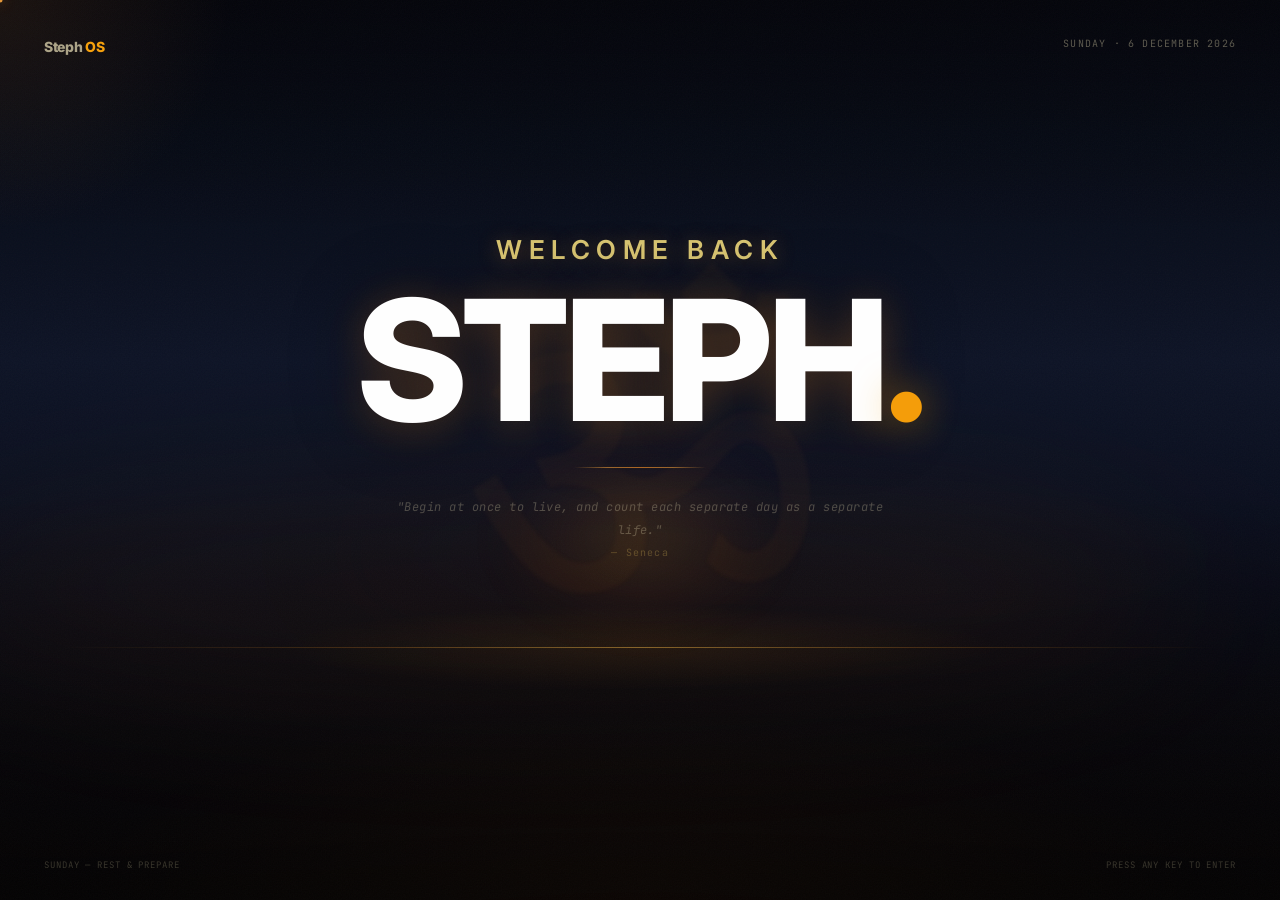
==== steph-os.html @ 5acba67d "Add files via upload" ====
<!DOCTYPE html>
<html lang="en">
<head>
<meta charset="UTF-8">
<meta name="viewport" content="width=device-width,initial-scale=1,viewport-fit=cover">
<meta name="theme-color" content="#09090b" id="meta-theme-color">
<meta name="apple-mobile-web-app-capable" content="yes">
<meta name="apple-mobile-web-app-status-bar-style" content="black-translucent">
<meta name="apple-mobile-web-app-title" content="Steph OS">
<link rel="manifest" href="manifest.json">
<link rel="apple-touch-icon" href="icon.svg">
<title>Steph OS</title>
<link rel="preconnect" href="https://fonts.googleapis.com">
<link rel="preconnect" href="https://fonts.gstatic.com" crossorigin>
<link href="https://fonts.googleapis.com/css2?family=Inter:wght@400;500;600;700;800&family=JetBrains+Mono:wght@400;500;600&display=swap" rel="stylesheet">
<script>
// Apply day/night theme before first paint — prevents flash of wrong mode
(function(){
  const h = new Date().getHours();
  if (h >= 7 && h < 19) document.documentElement.setAttribute('data-theme','day');
})();
</script>
<script src="https://cdn.jsdelivr.net/npm/@supabase/supabase-js@2/dist/umd/supabase.min.js"></script>
<script src="https://cdn.jsdelivr.net/npm/chart.js@4.4.1/dist/chart.umd.min.js"></script>
<script src="https://cdn.jsdelivr.net/npm/three@0.160.0/build/three.min.js"></script>
<script src="https://cdn.jsdelivr.net/npm/gsap@3.12.2/dist/gsap.min.js"></script>
<style>
*,*::before,*::after{box-sizing:border-box;margin:0;padding:0}
:root{
  --bg:#09090b;--sf:#111116;--sf2:#18181f;--sf3:#1e1e28;
  --bd:#222230;--bd2:#2c2c3c;
  --t:#f0ede8;--t2:#888aaa;--t3:#42425a;
  --gold:#d4a843;--gold2:#f0c860;
  --gd:rgba(212,168,67,.12);--gb:rgba(212,168,67,.28);
  --green:#34d399;--grd:rgba(52,211,153,.12);
  --red:#f87171;--rdd:rgba(248,113,113,.12);
  --blue:#60a5fa;--bld:rgba(96,165,250,.12);
  --purple:#a78bfa;
  --r:12px;--r2:8px;--r3:4px;
  --mob-nav:64px;
}
/* ── DAY MODE — active 7am–7pm ── */
[data-theme="day"]{
  --bg:#f0ebe3;--sf:#e8e2da;--sf2:#e0d9d0;--sf3:#d8d0c6;
  --bd:rgba(140,120,100,.18);--bd2:rgba(140,120,100,.28);
  --t:#1e1a16;--t2:#5a5248;--t3:#9a9088;
  --gd:rgba(180,130,30,.12);--gb:rgba(180,130,30,.3);
  --grd:rgba(34,180,120,.12);--rdd:rgba(220,80,80,.1);--bld:rgba(60,130,220,.1);
}
[data-theme="day"] body{background:var(--bg)}
[data-theme="day"] .sb{background:#e4ddd4;border-right-color:var(--bd)}
[data-theme="day"] .mob-nav{background:#e4ddd4;border-top-color:var(--bd)}
[data-theme="day"] .mob-drawer-sheet{background:#e4ddd4}
[data-theme="day"] .mob-drawer-btn{background:var(--sf);border-color:var(--bd);color:var(--t2)}
[data-theme="day"] .main::-webkit-scrollbar-thumb{background:var(--bd2)}
[data-theme="day"] .inp{background:var(--sf3);border-color:var(--bd);color:var(--t)}
[data-theme="day"] .inp:focus{border-color:var(--gold)}
[data-theme="day"] .cs{background:var(--sf);border-color:var(--bd)}
[data-theme="day"] .ci{border-bottom-color:var(--bd)}
[data-theme="day"] .ci.done{background:rgba(52,211,153,.08)}
[data-theme="day"] .card{background:var(--sf);border-color:var(--bd)}
[data-theme="day"] .modal-inner{background:var(--sf);border-color:var(--bd)}
[data-theme="day"] .fin-row{border-bottom-color:var(--bd)}
[data-theme="day"] .chart-editor{background:var(--sf2);border-color:var(--bd)}
[data-theme="day"] .hm-cell:hover::after{background:var(--sf2);border-color:var(--bd2);color:var(--t)}

/* Day mode: sections become smooth cards, borders become whisper-soft */
[data-theme="day"] .cs{
  background:var(--sf);
  border:1px solid var(--bd);
  border-radius:var(--r);
  padding:14px 16px;
  margin-bottom:12px;
}
[data-theme="day"] .cs-hdr{
  border-bottom:1px solid var(--bd);
  margin-bottom:10px;
  padding-bottom:8px;
  color:var(--t3);
}
[data-theme="day"] .ci{
  border-bottom-color:rgba(140,120,100,.1);
  padding:10px 0;
}
[data-theme="day"] .ci:last-child{border-bottom:none}
[data-theme="day"] .ci.done{background:rgba(52,211,153,.07);border-radius:var(--r2);padding:10px 8px;margin:0 -8px}
[data-theme="day"] .cbox{border-color:rgba(140,120,100,.35);background:var(--sf2)}
[data-theme="day"] .metrics{background:var(--sf2);border-radius:var(--r2);padding:10px}
[data-theme="day"] .mbox{background:var(--sf3);border-color:var(--bd)}
[data-theme="day"] .rule-card{background:var(--sf2);border-color:var(--bd)}
[data-theme="day"] .rule-card.ok{background:rgba(52,211,153,.1);border-color:rgba(52,211,153,.3)}
[data-theme="day"] .rule-card.fail{background:rgba(248,113,113,.1);border-color:rgba(248,113,113,.3)}
[data-theme="day"] .bias-btn{background:var(--sf2);border-color:var(--bd);color:var(--t2)}
[data-theme="day"] .mood-row .mb{background:var(--sf2);border-color:var(--bd)}
[data-theme="day"] .dbadge{background:var(--sf2)}
[data-theme="day"] .badge-red{background:rgba(220,80,80,.12);color:#c44}
[data-theme="day"] .badge-gold{background:rgba(180,130,30,.12);color:#96700a}

html,body{height:100%;overflow:hidden;-webkit-tap-highlight-color:transparent}
body{background:var(--bg);color:var(--t);font-family:'Inter',system-ui,-apple-system,sans-serif;display:flex;font-size:14px;line-height:1.5}

/* ── SIDEBAR ── */
.sb{width:240px;min-width:240px;background:#0b0b10;border-right:1px solid var(--bd);display:flex;flex-direction:column;height:100vh;overflow-y:auto;flex-shrink:0;z-index:10}
.sb::-webkit-scrollbar{width:0}
.sb-logo{padding:22px 20px 18px;border-bottom:1px solid var(--bd)}
.sb-name{font-size:16px;font-weight:800;letter-spacing:-.4px}
.sb-name span{color:var(--gold)}
.sb-sub{font-family:'JetBrains Mono',monospace;font-size:9px;color:var(--t3);letter-spacing:.15em;text-transform:uppercase;margin-top:2px}
.sb-nav{flex:1;padding:14px 10px 10px}
.sb-grp{margin-bottom:6px}
.sb-lbl{font-family:'JetBrains Mono',monospace;font-size:8px;letter-spacing:.2em;text-transform:uppercase;color:var(--t3);padding:8px 10px 3px;display:block}
.nb{display:flex;align-items:center;gap:8px;width:100%;padding:8px 10px;border:none;background:0;color:var(--t2);font-family:'Inter',system-ui,sans-serif;font-size:13px;font-weight:500;border-radius:var(--r2);cursor:pointer;transition:all .12s;text-align:left;min-height:36px}
.nb:hover{background:var(--sf2);color:var(--t)}
.nb.active{background:var(--gd);color:var(--gold)}
.nb .ni{width:16px;text-align:center;font-size:13px;flex-shrink:0}
.sb-foot{padding:14px 20px;border-top:1px solid var(--bd);flex-shrink:0}
.sb-date{font-family:'JetBrains Mono',monospace;font-size:9px;color:var(--t3)}
.sb-day{font-size:11px;font-weight:600;margin-top:2px}
.sb-btns{display:flex;gap:6px;margin-top:12px}
.sb-btn{flex:1;padding:6px 8px;background:var(--sf2);border:1px solid var(--bd);border-radius:var(--r2);color:var(--t2);font-family:'JetBrains Mono',monospace;font-size:9px;cursor:pointer;letter-spacing:.05em;transition:all .12s;text-align:center}
.sb-btn:hover{border-color:var(--gold);color:var(--gold)}

/* ── MAIN ── */
.main{flex:1;height:100vh;overflow-y:auto;overflow-x:hidden}
.main::-webkit-scrollbar{width:4px}
.main::-webkit-scrollbar-thumb{background:var(--bd2);border-radius:2px}
.panel{display:none;padding:36px 40px;min-height:100%;animation:fadeIn .15s ease}
.panel.active{display:block}
@keyframes fadeIn{from{opacity:.6;transform:translateY(4px)}to{opacity:1;transform:translateY(0)}}

/* ── MOBILE NAV ── */
.mob-nav{display:none;position:fixed;bottom:0;left:0;right:0;height:var(--mob-nav);background:#0b0b10;border-top:1px solid var(--bd);z-index:100;padding-bottom:env(safe-area-inset-bottom)}
.mob-nav-inner{display:flex;height:100%}
.mob-btn{flex:1;display:flex;flex-direction:column;align-items:center;justify-content:center;gap:3px;border:none;background:0;color:var(--t3);cursor:pointer;transition:color .12s;padding:0;font-family:'Inter',system-ui,sans-serif}
.mob-btn.active{color:var(--gold)}
.mob-btn .mi{font-size:18px}
.mob-btn .ml{font-size:9px;font-weight:600;letter-spacing:.02em}
.mob-drawer{position:fixed;inset:0;z-index:200;display:none}
.mob-drawer.open{display:block}
.mob-drawer-bg{position:absolute;inset:0;background:rgba(0,0,0,.7);backdrop-filter:blur(4px)}
.mob-drawer-sheet{position:absolute;bottom:0;left:0;right:0;background:#0b0b10;border-top:1px solid var(--bd);border-radius:16px 16px 0 0;padding:12px 16px calc(var(--mob-nav) + 20px);display:grid;grid-template-columns:1fr 1fr;gap:8px}
.mob-drawer-btn{display:flex;align-items:center;gap:10px;padding:14px 16px;border:1px solid var(--bd);border-radius:var(--r2);background:var(--sf);color:var(--t2);cursor:pointer;font-family:'Inter',system-ui,sans-serif;font-size:13px;font-weight:500;text-align:left}
.mob-drawer-btn.active{background:var(--gd);border-color:var(--gb);color:var(--gold)}

/* ── PAGE HEADER ── */
.ph{display:flex;align-items:flex-start;justify-content:space-between;gap:12px;margin-bottom:28px;flex-wrap:wrap}
.ph-title{font-size:24px;font-weight:800;letter-spacing:-.5px;line-height:1.15}
.ph-sub{font-family:'JetBrains Mono',monospace;font-size:10px;color:var(--t3);margin-top:4px}

/* ── STAT CARDS ── */
.stats{display:grid;grid-template-columns:repeat(4,1fr);gap:12px;margin-bottom:18px}
.stat{background:var(--sf);border:1px solid var(--bd);border-radius:var(--r);padding:16px 18px;transition:border-color .12s}
.stat.hl{border-color:var(--gb);background:var(--gd)}
.stat.danger{border-color:rgba(248,113,113,.4)!important;background:var(--rdd)!important}
.stat-l{font-family:'JetBrains Mono',monospace;font-size:9px;letter-spacing:.12em;text-transform:uppercase;color:var(--t3);margin-bottom:8px}
.stat-v{font-size:22px;font-weight:700;font-family:'JetBrains Mono',monospace;letter-spacing:-.5px;line-height:1}
.stat-s{font-family:'JetBrains Mono',monospace;font-size:9px;color:var(--t3);margin-top:4px}

/* ── CARD ── */
.card{background:var(--sf);border:1px solid var(--bd);border-radius:var(--r);padding:20px;margin-bottom:14px}
.card.danger-card{border-color:rgba(248,113,113,.4);background:linear-gradient(135deg,var(--sf) 0%,rgba(248,113,113,.05) 100%)}
.card-hdr{display:flex;align-items:center;justify-content:space-between;gap:8px;margin-bottom:14px;flex-wrap:wrap}
.card-title{font-size:13px;font-weight:700}
.card-tag{font-family:'JetBrains Mono',monospace;font-size:9px;letter-spacing:.08em;text-transform:uppercase;color:var(--t3)}

/* ── GRID ── */
.g2{display:grid;grid-template-columns:1fr 1fr;gap:14px;margin-bottom:14px}
.g3{display:grid;grid-template-columns:1fr 1fr 1fr;gap:12px;margin-bottom:14px}

/* ── PROGRESS ── */
.prog{margin-bottom:8px}
.prog-bar{height:6px;background:var(--sf3);border-radius:99px;overflow:hidden}
.prog-fill{height:100%;border-radius:99px;background:linear-gradient(90deg,var(--gold),var(--gold2));transition:width .5s cubic-bezier(.4,0,.2,1)}
.prog-fill.green{background:linear-gradient(90deg,#059669,var(--green))}
.prog-fill.red{background:linear-gradient(90deg,#991b1b,var(--red))}
.prog-marks{display:flex;justify-content:space-between;font-family:'JetBrains Mono',monospace;font-size:9px;color:var(--t3);margin-top:5px}

/* ── DATE NAV ── */
.date-nav{display:flex;align-items:center;gap:8px;margin-bottom:20px;flex-wrap:wrap}
.dn{background:var(--sf);border:1px solid var(--bd);color:var(--t2);padding:7px 14px;border-radius:var(--r2);cursor:pointer;font-family:'JetBrains Mono',monospace;font-size:11px;transition:all .12s;font-weight:500}
.dn:hover{border-color:var(--gold);color:var(--gold)}
.dn.today{background:var(--gd);border-color:var(--gb);color:var(--gold)}
.dn-date{font-size:15px;font-weight:700;flex:1}
/* Auto-save indicator */
.autosave{font-family:'JetBrains Mono',monospace;font-size:9px;letter-spacing:.05em;transition:all .3s;flex-shrink:0}
.autosave.saving{color:var(--gold)}
.autosave.saved{color:var(--green)}
.autosave.idle{color:var(--t3)}

/* ── DAY BADGE ── */
.dbadge{display:inline-flex;align-items:center;gap:6px;padding:4px 12px;border-radius:99px;font-family:'JetBrains Mono',monospace;font-size:10px;font-weight:600;letter-spacing:.05em;margin-bottom:20px}
.dbadge.green{background:var(--grd);color:var(--green);border:1px solid rgba(52,211,153,.25)}
.dbadge.gold{background:var(--gd);color:var(--gold);border:1px solid var(--gb)}
.dbadge.blue{background:var(--bld);color:var(--blue);border:1px solid rgba(96,165,250,.25)}
.dbadge-dot{width:6px;height:6px;border-radius:50%;background:currentColor}

/* ── CHECK ITEMS ── */
.cs{margin-bottom:20px}
.cs-hdr{font-family:'JetBrains Mono',monospace;font-size:9px;letter-spacing:.18em;text-transform:uppercase;color:var(--t3);padding-bottom:8px;border-bottom:1px solid var(--bd);margin-bottom:2px}
.ci{display:flex;align-items:flex-start;gap:12px;padding:12px 0;border-bottom:1px solid var(--bd);cursor:pointer;-webkit-user-select:none;user-select:none}
.ci:last-child{border-bottom:none}
.ci:hover .cbox{border-color:var(--gold)}
.cbox{width:20px;height:20px;min-width:20px;border:1.5px solid var(--bd2);border-radius:5px;display:flex;align-items:center;justify-content:center;margin-top:2px;transition:all .12s;flex-shrink:0}
.cbox svg{display:none}
.cbox.ticked{background:var(--gold);border-color:var(--gold)}
.cbox.ticked svg{display:block}
.ci.done .ci-title{text-decoration:line-through;color:var(--t3)}
.ci-body{flex:1;min-width:0}
.ci-row{display:flex;align-items:center;gap:8px;flex-wrap:wrap;margin-bottom:2px}
.ci-title{font-size:13px;font-weight:600}
.ci-sub{font-size:11px;color:var(--t2);line-height:1.5}
.ci-extras{margin-top:8px;display:flex;gap:8px;flex-wrap:wrap;align-items:center}

/* ── RULE COMPLIANCE ── */
.rules-grid{display:grid;grid-template-columns:1fr 1fr;gap:6px;margin-top:4px}
.rule-card{padding:10px 12px;border:1px solid var(--bd);border-radius:var(--r2);cursor:pointer;transition:all .12s;display:flex;align-items:center;gap:8px;font-size:12px;color:var(--t2);background:var(--sf2);-webkit-user-select:none;user-select:none;min-height:44px}
.rule-card:hover{border-color:var(--bd2);color:var(--t)}
.rule-card.ok{background:var(--grd);border-color:rgba(52,211,153,.3);color:var(--green)}
.rule-card.fail{background:var(--rdd);border-color:rgba(248,113,113,.3);color:var(--red)}
.rule-dot{width:8px;height:8px;border-radius:50%;border:1.5px solid currentColor;flex-shrink:0;transition:background .12s}
.rule-card.ok .rule-dot{background:var(--green);border-color:var(--green)}
.rule-card.fail .rule-dot{background:var(--red);border-color:var(--red)}

/* ── HEATMAP ── */
.heatmap-wrap{overflow-x:auto;padding-bottom:6px;-webkit-overflow-scrolling:touch}
.heatmap-grid{display:grid;grid-template-rows:repeat(7,14px);grid-auto-flow:column;gap:3px;width:max-content;margin-top:8px}
.hm-cell{width:14px;height:14px;border-radius:2px;cursor:pointer;position:relative;transition:transform .1s}
.hm-cell:hover{transform:scale(1.4);z-index:10}
.hm-cell:hover::after{content:attr(data-t);position:absolute;bottom:calc(100% + 6px);left:50%;transform:translateX(-50%);background:var(--sf3);border:1px solid var(--bd2);color:var(--t);font-size:10px;font-family:'JetBrains Mono',monospace;padding:4px 8px;border-radius:var(--r3);white-space:nowrap;z-index:20;pointer-events:none}
.hm-labels{display:flex;gap:3px;width:max-content;margin-bottom:2px}
.hm-wlabel{width:14px;font-family:'JetBrains Mono',monospace;font-size:8px;color:var(--t3);text-align:center}
.hm-day-labels{float:left;margin-right:6px;display:grid;grid-template-rows:repeat(7,14px);gap:3px}
.hm-dl{height:14px;font-family:'JetBrains Mono',monospace;font-size:8px;color:var(--t3);display:flex;align-items:center}
.hm-legend{display:flex;align-items:center;gap:6px;margin-top:10px;font-family:'JetBrains Mono',monospace;font-size:9px;color:var(--t3)}
.hm-legend-cell{width:10px;height:10px;border-radius:2px}

/* ── QUICK UPDATE CARD ── */
.quick-update{background:linear-gradient(135deg,var(--sf) 0%,var(--gd) 100%);border:1px solid var(--gb);border-radius:var(--r);padding:18px;margin-bottom:14px}
.qu-row{display:flex;align-items:center;gap:10px;padding:8px 0;border-bottom:1px solid var(--bd)}
.qu-row:last-child{border-bottom:none}
.qu-dot{width:8px;height:8px;border-radius:50%;flex-shrink:0}
.qu-label{flex:1;font-size:12px;color:var(--t2)}
.qu-inp{background:var(--sf2);border:1px solid var(--bd2);border-radius:var(--r2);padding:5px 10px;font-family:'JetBrains Mono',monospace;font-size:12px;color:var(--gold);outline:none;width:130px;transition:border-color .12s}
.qu-inp:focus{border-color:var(--gold)}
.qu-inp::placeholder{color:var(--t3)}
.qu-btn{padding:5px 10px;background:var(--gold);color:#000;border:none;border-radius:var(--r2);cursor:pointer;font-family:'JetBrains Mono',monospace;font-size:10px;font-weight:700;transition:opacity .12s;flex-shrink:0}
.qu-btn:hover{opacity:.85}

/* ── BADGES ── */
.badge{display:inline-flex;align-items:center;padding:2px 7px;border-radius:var(--r3);font-family:'JetBrains Mono',monospace;font-size:8px;font-weight:700;letter-spacing:.05em;white-space:nowrap}
.badge-red{background:var(--rdd);color:var(--red);border:1px solid rgba(248,113,113,.2)}
.badge-gold{background:var(--gd);color:var(--gold);border:1px solid var(--gb)}
.badge-blue{background:var(--bld);color:var(--blue);border:1px solid rgba(96,165,250,.2)}
.badge-green{background:var(--grd);color:var(--green);border:1px solid rgba(52,211,153,.2)}
.badge-muted{background:var(--sf3);color:var(--t2);border:1px solid var(--bd2)}

/* ── INPUTS ── */
.inp{background:var(--sf2);border:1px solid var(--bd);border-radius:var(--r2);padding:9px 12px;font-family:'JetBrains Mono',monospace;font-size:12px;color:var(--t);outline:none;transition:border-color .12s;width:100%}
.inp:focus{border-color:var(--gold)}
.inp::placeholder{color:var(--t3)}
.inp.sm{padding:5px 9px;font-size:11px;width:auto}
.inp.time{width:82px}
.inp.ta{resize:vertical;min-height:72px;font-family:'Inter',system-ui,sans-serif;font-size:13px;line-height:1.6}
.inp.pos{color:var(--green)}.inp.neg{color:var(--red)}.inp.gold{color:var(--gold);font-size:20px;height:46px}
.inp.big{font-size:22px;height:52px;font-weight:700}
.fl{font-family:'JetBrains Mono',monospace;font-size:9px;letter-spacing:.12em;text-transform:uppercase;color:var(--t3);display:block;margin-bottom:5px}
.field{margin-bottom:12px}

/* ── METRICS ── */
.metrics{display:grid;grid-template-columns:repeat(3,1fr);gap:8px;margin-top:10px}
.mbox{background:var(--sf2);border:1px solid var(--bd);border-radius:var(--r2);padding:10px}
.mbox label{font-family:'JetBrains Mono',monospace;font-size:9px;letter-spacing:.1em;text-transform:uppercase;color:var(--t3);display:block;margin-bottom:5px}
.mbox input{width:100%;background:0;border:none;border-bottom:1px solid var(--bd2);padding:2px 0;font-family:'JetBrains Mono',monospace;font-size:18px;font-weight:600;color:var(--gold);outline:none}
.mbox input::placeholder{color:var(--t3);font-size:13px}
.mbox input.pos{color:var(--green)}.mbox input.neg{color:var(--red)}

/* ── BUTTONS ── */
.btn{display:inline-flex;align-items:center;justify-content:center;gap:6px;padding:9px 18px;border:none;border-radius:var(--r2);cursor:pointer;font-family:'Inter',system-ui,sans-serif;font-size:13px;font-weight:600;transition:all .12s;line-height:1;min-height:38px}
.btn-gold{background:var(--gold);color:#000}.btn-gold:hover{background:var(--gold2)}
.btn-ghost{background:0;color:var(--t2);border:1px solid var(--bd)}.btn-ghost:hover{background:var(--sf2);color:var(--t)}
.btn-green{background:var(--grd);color:var(--green);border:1px solid rgba(52,211,153,.25)}.btn-green:hover{background:rgba(52,211,153,.2)}
.btn-red{background:var(--rdd);color:var(--red);border:1px solid rgba(248,113,113,.25)}.btn-red:hover{background:rgba(248,113,113,.2)}
.btn-sm{padding:6px 12px;font-size:12px;min-height:32px}
.btn-full{width:100%}
.btn-icon{background:0;border:none;cursor:pointer;color:var(--t3);font-size:14px;padding:4px 6px;border-radius:var(--r3);transition:all .12s;font-family:'Inter',system-ui,sans-serif;min-height:28px}
.btn-icon:hover{color:var(--red);background:var(--rdd)}

/* ── MOOD ── */
.mood-row{display:flex;gap:4px;margin-top:8px}
.mb{flex:1;padding:9px 4px;border:1px solid var(--bd);background:var(--sf2);color:var(--t3);font-family:'JetBrains Mono',monospace;font-size:11px;border-radius:var(--r2);cursor:pointer;text-align:center;transition:all .12s;min-height:44px}
.mb:hover{border-color:var(--gold);color:var(--gold)}
.mb.s1.sel{background:var(--rdd);border-color:var(--red);color:var(--red)}
.mb.s2.sel{background:rgba(251,146,60,.12);border-color:#fb923c;color:#fb923c}
.mb.s3.sel{background:var(--gd);border-color:var(--gold);color:var(--gold)}
.mb.s4.sel{background:rgba(74,222,128,.12);border-color:#4ade80;color:#4ade80}
.mb.s5.sel{background:var(--grd);border-color:var(--green);color:var(--green)}

/* ── TABS ── */
.tabs{display:flex;gap:0;border-bottom:1px solid var(--bd);margin-bottom:20px}
.tab{padding:10px 18px;border:none;background:0;color:var(--t2);font-family:'Inter',system-ui,sans-serif;font-size:13px;font-weight:500;cursor:pointer;border-bottom:2px solid transparent;margin-bottom:-1px;transition:all .12s}
.tab:hover{color:var(--t)}
.tab.active{color:var(--gold);border-bottom-color:var(--gold)}

/* ── WEEKLY / MONTHLY GOALS ── */
.wg{display:flex;align-items:center;gap:10px;padding:10px 0;border-bottom:1px solid var(--bd)}
.wg:last-child{border-bottom:none}
.wgc{width:18px;height:18px;min-width:18px;border:1.5px solid var(--bd2);border-radius:4px;cursor:pointer;display:flex;align-items:center;justify-content:center;transition:all .12s;flex-shrink:0}
.wgc.ticked{background:var(--green);border-color:var(--green)}
.wgt{flex:1;font-size:13px}.wgt.done{text-decoration:line-through;color:var(--t3)}
.mg{padding:12px;background:var(--sf2);border:1px solid var(--bd);border-radius:var(--r2);margin-bottom:8px}
.mg-top{display:flex;align-items:center;gap:8px;margin-bottom:6px}
.mgc{width:18px;height:18px;min-width:18px;border:1.5px solid var(--bd2);border-radius:4px;cursor:pointer;display:flex;align-items:center;justify-content:center;transition:all .12s;flex-shrink:0}
.mgc.ticked{background:var(--green);border-color:var(--green)}
.mgt{flex:1;font-size:13px}.mgt.done{text-decoration:line-through;color:var(--t3)}

/* ── PROP FIRM CARDS ── */
.firm-card{background:var(--sf);border:1px solid var(--bd);border-radius:var(--r);overflow:hidden;margin-bottom:14px;transition:border-color .12s}
.firm-card.danger-firm{border-color:rgba(248,113,113,.5)!important;box-shadow:0 0 0 1px rgba(248,113,113,.15)}
.firm-card-top{padding:18px 20px 14px;border-bottom:1px solid var(--bd)}
.firm-card-hdr{display:flex;align-items:center;gap:10px;margin-bottom:12px}
.firm-dot{width:10px;height:10px;border-radius:50%;flex-shrink:0}
.firm-name{font-size:14px;font-weight:700;flex:1}
.firm-stats{display:grid;grid-template-columns:repeat(4,1fr);gap:8px;margin-top:10px}
.fstat{background:var(--sf2);border-radius:var(--r2);padding:10px}
.fstat-l{font-family:'JetBrains Mono',monospace;font-size:8px;letter-spacing:.1em;text-transform:uppercase;color:var(--t3);margin-bottom:4px}
.fstat-v{font-family:'JetBrains Mono',monospace;font-size:14px;font-weight:700}
.firm-chart-wrap{padding:16px 20px;height:160px;position:relative}
.firm-card-foot{padding:12px 20px;background:var(--sf2);display:flex;gap:8px;align-items:center;flex-wrap:wrap}

/* ── WoW COMPARISON ── */
.wow-row{display:flex;align-items:center;justify-content:space-between;padding:8px 0;border-bottom:1px solid var(--bd);font-size:12px}
.wow-row:last-child{border-bottom:none}
.wow-label{color:var(--t2);flex:1}
.wow-vals{display:flex;align-items:center;gap:8px}
.wow-this{font-family:'JetBrains Mono',monospace;font-size:12px;font-weight:700}
.wow-delta{font-family:'JetBrains Mono',monospace;font-size:10px;padding:1px 5px;border-radius:3px}
.wow-delta.up{color:var(--green);background:var(--grd)}
.wow-delta.down{color:var(--red);background:var(--rdd)}
.wow-delta.flat{color:var(--t3);background:var(--sf3)}

/* ── FINANCE ── */
.fin-row{display:flex;justify-content:space-between;align-items:flex-start;padding:11px 0;border-bottom:1px solid var(--bd)}
.fin-row:last-child{border-bottom:none}
.fin-primary{font-size:13px;font-weight:600}
.fin-meta{font-size:11px;color:var(--t2);margin-top:2px}
.fin-date{font-family:'JetBrains Mono',monospace;font-size:9px;color:var(--t3);margin-top:2px}
.fin-val{font-family:'JetBrains Mono',monospace;font-size:15px;font-weight:700;text-align:right;flex-shrink:0}

/* ── STREAK DOTS ── */
.streak-row{display:flex;gap:3px;flex-wrap:wrap}
.sd{width:24px;height:24px;border-radius:3px;display:flex;align-items:center;justify-content:center;font-family:'JetBrains Mono',monospace;font-size:8px;font-weight:700;cursor:default;position:relative;flex-shrink:0}
.sd:hover::after{content:attr(data-t);position:absolute;bottom:calc(100% + 4px);left:50%;transform:translateX(-50%);background:var(--sf3);border:1px solid var(--bd2);color:var(--t);font-size:9px;font-family:'JetBrains Mono',monospace;padding:3px 7px;border-radius:var(--r3);white-space:nowrap;z-index:20;pointer-events:none}
.sd.g{background:var(--green);color:#000}.sd.a{background:var(--gold);color:#000}.sd.r{background:var(--red);color:#000}.sd.e{background:var(--sf3);color:var(--t3)}

/* ── JOURNAL ── */
.jcard{background:var(--sf);border:1px solid var(--bd);border-radius:var(--r);padding:16px;margin-bottom:10px}
.jcard-meta{display:flex;justify-content:space-between;align-items:center;margin-bottom:10px}
.jcard-date{font-family:'JetBrains Mono',monospace;font-size:9px;color:var(--t3)}
.jcard-sec-lbl{font-family:'JetBrains Mono',monospace;font-size:9px;letter-spacing:.1em;text-transform:uppercase;margin-bottom:4px}
.jcard-text{font-size:12px;color:var(--t2);line-height:1.7;white-space:pre-wrap}

/* ── ADD ROW ── */
.add-row{display:flex;gap:8px;margin-bottom:12px;flex-wrap:wrap}
.add-inp{flex:1;min-width:200px;background:var(--sf2);border:1px solid var(--bd);border-radius:var(--r2);padding:9px 13px;font-family:'Inter',system-ui,sans-serif;font-size:13px;color:var(--t);outline:none;transition:border-color .12s}
.add-inp:focus{border-color:var(--gold)}
.add-inp::placeholder{color:var(--t3)}
.add-sel{background:var(--sf2);border:1px solid var(--bd);border-radius:var(--r2);padding:9px 12px;font-family:'Inter',system-ui,sans-serif;font-size:13px;color:var(--t);outline:none;cursor:pointer}
.add-sel option{background:var(--sf)}

/* ── FILTER TABS ── */
.ftabs{display:flex;gap:6px;flex-wrap:wrap;margin-bottom:14px}
.ftab{padding:5px 13px;border:1px solid var(--bd);background:0;color:var(--t3);font-family:'JetBrains Mono',monospace;font-size:9px;border-radius:99px;cursor:pointer;transition:all .12s;letter-spacing:.04em}
.ftab:hover{border-color:var(--gold);color:var(--gold)}
.ftab.active{background:var(--gd);border-color:var(--gb);color:var(--gold)}

/* ── TODO ── */
.todo{display:flex;align-items:center;gap:10px;padding:11px 13px;background:var(--sf);border:1px solid var(--bd);border-radius:var(--r2);margin-bottom:6px;min-height:44px}
.todo.done-todo{opacity:.4}
.todoc{width:18px;height:18px;min-width:18px;border:1.5px solid var(--bd2);border-radius:4px;cursor:pointer;display:flex;align-items:center;justify-content:center;transition:all .12s;flex-shrink:0}
.todoc.ticked{background:var(--green);border-color:var(--green)}
.todot{flex:1;font-size:13px}.todot.done{text-decoration:line-through;color:var(--t3)}

/* ── MINI LIST ── */
.mini-ci{display:flex;align-items:center;gap:9px;padding:7px 0;border-bottom:1px solid var(--bd)}
.mini-ci:last-child{border-bottom:none}
.mini-dot{width:13px;height:13px;border-radius:3px;display:flex;align-items:center;justify-content:center;font-size:8px;font-weight:700;flex-shrink:0}
.mini-ok{background:var(--green);color:#000}.mini-no{background:var(--sf3)}

/* ── MISC ── */
.sdiv{display:flex;align-items:center;gap:10px;margin:16px 0 12px}
.sdiv::before,.sdiv::after{content:'';flex:1;height:1px;background:var(--bd)}
.sdiv span{font-family:'JetBrains Mono',monospace;font-size:9px;letter-spacing:.15em;text-transform:uppercase;color:var(--t3);white-space:nowrap}
.empty{text-align:center;padding:40px 20px}
.empty-icon{font-size:28px;opacity:.25;margin-bottom:10px}
.empty-text{font-size:13px;color:var(--t2)}
.gold{color:var(--gold)}.green{color:var(--green)}.red{color:var(--red)}.blue{color:var(--blue)}.muted{color:var(--t3)}.dim{color:var(--t2)}

/* ── MODAL ── */
.modal-bg{position:fixed;inset:0;background:rgba(0,0,0,.8);backdrop-filter:blur(6px);display:flex;align-items:flex-end;justify-content:center;z-index:300}
.modal-bg.hidden{display:none}
.modal{background:var(--sf);border:1px solid var(--bd2);border-radius:16px 16px 0 0;padding:24px 24px calc(24px + env(safe-area-inset-bottom));width:100%;max-width:520px;max-height:90vh;overflow-y:auto}
@media(min-width:600px){.modal-bg{align-items:center}.modal{border-radius:var(--r);padding:24px;max-height:85vh}}
.modal-title{font-size:17px;font-weight:800;letter-spacing:-.3px;margin-bottom:3px}
.modal-sub{font-family:'JetBrains Mono',monospace;font-size:9px;color:var(--t3);margin-bottom:18px}
.modal-actions{display:flex;gap:10px;margin-top:18px}
.modal-actions .btn{flex:1}
.firm-presets{display:flex;gap:6px;flex-wrap:wrap;margin-bottom:16px}
.firm-preset{padding:6px 12px;border:1px solid var(--bd);background:var(--sf2);color:var(--t2);font-family:'JetBrains Mono',monospace;font-size:10px;border-radius:var(--r2);cursor:pointer;transition:all .12s}
.firm-preset:hover{border-color:var(--gold);color:var(--gold)}
.firm-preset.sel{background:var(--gd);border-color:var(--gb);color:var(--gold)}
.swatches{display:flex;gap:7px;flex-wrap:wrap}
.swatch{width:24px;height:24px;border-radius:50%;cursor:pointer;border:2px solid transparent;transition:all .12s;flex-shrink:0}
.swatch.sel{border-color:var(--t)}

/* ── MOTIVATION CARD ── */
.motiv{border-left:3px solid var(--gold);background:linear-gradient(135deg,var(--sf) 0%,rgba(212,168,67,.04) 100%);border-radius:0 var(--r) var(--r) 0;padding:16px 20px;margin-bottom:20px;position:relative;overflow:hidden}
.motiv::before{content:'';position:absolute;top:0;right:0;width:60px;height:60px;background:radial-gradient(circle,rgba(212,168,67,.08) 0%,transparent 70%)}
.motiv-tag{font-family:'JetBrains Mono',monospace;font-size:9px;letter-spacing:.18em;text-transform:uppercase;color:var(--gold);margin-bottom:10px;opacity:.8}
.motiv-quote{font-size:14px;font-style:italic;line-height:1.7;color:var(--t);font-weight:400;margin-bottom:10px}
.motiv-author{font-family:'JetBrains Mono',monospace;font-size:10px;color:var(--t3);letter-spacing:.05em}

/* ── BIAS BUTTONS ── */
.bias-btn{padding:6px 12px;border:1px solid var(--bd2);background:var(--sf2);color:var(--t2);font-family:'JetBrains Mono',monospace;font-size:10px;border-radius:var(--r2);cursor:pointer;transition:all .12s;font-weight:500}
.bias-btn:hover{border-color:var(--gold);color:var(--gold)}
.bias-btn.active-yes{background:var(--grd);border-color:var(--green);color:var(--green)}
.bias-btn.active-no{background:var(--rdd);border-color:var(--red);color:var(--red)}
.bias-btn.active-na{background:var(--gd);border-color:var(--gold);color:var(--gold)}

/* ── TOAST ── */
.toast{position:fixed;bottom:calc(var(--mob-nav) + 16px);right:20px;background:var(--gold);color:#000;padding:9px 18px;border-radius:var(--r2);font-family:'JetBrains Mono',monospace;font-size:11px;font-weight:700;transform:translateY(60px);opacity:0;transition:all .22s;z-index:999;pointer-events:none}
.toast.show{transform:translateY(0);opacity:1}

/* ── RESPONSIVE ── */
@media(max-width:768px){
  html,body{overflow:hidden}
  .sb{display:none}
  .main{height:calc(100vh - var(--mob-nav));height:calc(100dvh - var(--mob-nav))}
  .mob-nav{display:flex;height:calc(var(--mob-nav) + env(safe-area-inset-bottom));padding-bottom:env(safe-area-inset-bottom)}
  .mob-nav-inner{height:var(--mob-nav)}
  .mob-btn .mi{font-size:20px}
  .mob-btn .ml{font-size:10px}
  .panel{padding:16px 14px 24px}
  .ph{padding-bottom:12px;margin-bottom:12px}
  .ph-title{font-size:18px;letter-spacing:-.3px}
  .ph-sub{font-size:11px}
  .stats{grid-template-columns:1fr 1fr;gap:8px}
  .card{padding:14px}
  .stat-l{font-size:9px}
  .stat-v{font-size:22px}
  .g2{grid-template-columns:1fr}
  .g3{grid-template-columns:1fr}
  .firm-stats{grid-template-columns:1fr 1fr}
  .metrics{grid-template-columns:1fr}
  .rules-grid{grid-template-columns:1fr}
  .cs{padding:12px}
  .ci{padding:10px 0}
  .heatmap-wrap{overflow-x:auto;-webkit-overflow-scrolling:touch}
  .toast{bottom:calc(var(--mob-nav) + env(safe-area-inset-bottom) + 12px);right:12px;left:12px;text-align:center}
  /* Day mode section cards on mobile */
  [data-theme="day"] .cs{padding:12px;margin-bottom:10px}
}
@media(max-width:390px){
  .stats{grid-template-columns:1fr 1fr}
  .stat-v{font-size:20px}
  .panel{padding:14px 12px 20px}
}

/* ══════════════════════════════════════════════
   LANDING — WARM SACRED MOUNTAIN AESTHETIC
   Dawn light · Ancient wisdom · Epic nature
══════════════════════════════════════════════ */

/* Base — rich warm sunrise fallback (shows when photo hasn't loaded) */
#ls{
  position:fixed;inset:0;z-index:9999;overflow:hidden;cursor:none;
  background:linear-gradient(180deg,
    #1c0e06 0%, #2e1a0a 15%, #4a2c12 30%,
    #6e3d18 45%, #9b5520 55%, #c47030 62%,
    #a05820 72%, #6e3818 82%, #3a1a08 92%, #1a0a04 100%
  );
}
#ls-canvas{position:absolute;inset:0;width:100%;height:100%;pointer-events:none}

/* Photo background — Ken Burns zoom handled by GSAP */
#ls-photo{
  position:absolute;inset:-8%;
  background-size:cover;background-position:center center;
  /* Warm filter on every photo — adds golden hour feel regardless of source */
  filter:brightness(.85) saturate(1.4) sepia(.18) hue-rotate(-8deg) contrast(1.08);
  will-change:transform;
  transform-origin:center center;
}

/* Light warm overlay — just enough to let text breathe, not blacken */
.ls-overlay{
  position:absolute;inset:0;pointer-events:none;
  background:
    linear-gradient(180deg,
      rgba(5,2,1,.3)  0%,
      rgba(2,1,0,.05) 25%,
      rgba(2,1,0,.05) 55%,
      rgba(8,3,1,.45) 78%,
      rgba(5,2,1,.72) 100%
    ),
    radial-gradient(ellipse 80% 40% at 50% 100%, rgba(160,80,10,.15) 0%, transparent 55%);
}

/* Warm horizon glow — sunrise feel */
.ls-horizon{
  position:absolute;bottom:28%;left:0;right:0;height:1px;pointer-events:none;
  background:linear-gradient(90deg,transparent 5%,rgba(240,150,40,.25) 30%,rgba(255,200,80,.5) 50%,rgba(240,150,40,.25) 70%,transparent 95%);
}
.ls-horizon::before{
  content:'';position:absolute;inset:-60px 10%;
  background:radial-gradient(ellipse 50% 60px at 50% 50%,rgba(220,140,40,.1) 0%,transparent 70%);
}

/* Floating mist layers — warm amber/earth tones */
.ls-fog{
  position:absolute;pointer-events:none;border-radius:50%;
  filter:blur(70px);
  animation:fogWarm var(--dur,28s) ease-in-out infinite alternate;
  opacity:0;
}
.ls-fog-1{width:100vw;height:18vw;bottom:22%;left:-8%; background:rgba(100,50,10,.22);--dur:32s}
.ls-fog-2{width:80vw; height:12vw;bottom:30%;right:-4%;background:rgba(80,40,8,.18); --dur:24s;animation-direction:alternate-reverse}
.ls-fog-3{width:60vw; height:10vw;bottom:35%;left:15%; background:rgba(200,120,30,.06);--dur:40s}
.ls-fog-4{width:120vw;height:8vw; bottom:18%;left:-8%; background:rgba(60,25,5,.35); --dur:20s;animation-direction:alternate-reverse}
.ls-fog-5{width:70vw; height:16vw;bottom:26%;right:0;   background:rgba(130,70,15,.12);--dur:38s}
@keyframes fogWarm{
  from{transform:translateX(0) scaleX(1) translateY(0)}
  to  {transform:translateX(3vw) scaleX(1.03) translateY(-8px)}
}

/* Mountain silhouette — warm dark earth */
.ls-mountain{
  position:absolute;bottom:0;left:0;right:0;height:32%;pointer-events:none;
  background:rgba(12,6,2,.82);
  clip-path:polygon(
    0% 100%, 0% 74%,
    3% 68%, 6% 62%, 9% 56%, 12% 51%, 14% 55%, 16% 48%, 18% 41%, 20% 47%, 22% 53%,
    24% 45%, 26% 33%, 28% 28%, 30% 24%, 32% 20%, 33% 17%, 35% 24%, 37% 31%, 39% 23%,
    41% 16%, 43% 10%, 44% 14%, 46% 19%, 47% 16%, 48% 11%, 49% 6%, 50% 2%,
    51% 6%, 52% 10%, 53% 14%, 55% 20%, 57% 14%, 59% 20%, 61% 16%, 63% 24%,
    65% 20%, 67% 28%, 69% 32%, 71% 25%, 73% 35%, 75% 41%, 77% 35%, 79% 43%,
    81% 47%, 83% 41%, 85% 50%, 88% 56%, 92% 63%, 96% 69%, 100% 74%, 100% 100%
  );
}
.ls-mountain::before{
  content:'';position:absolute;top:0;left:0;right:0;height:40%;
  background:linear-gradient(180deg,rgba(180,80,20,.08) 0%,transparent 100%);
}
/* Layered back mountains — lighter, misty depth */
.ls-mountain-back{
  position:absolute;bottom:0;left:0;right:0;height:40%;pointer-events:none;
  background:rgba(20,10,4,.35);
  clip-path:polygon(
    0 100%,0 80%,6% 73%,12% 66%,16% 60%,20% 54%,24% 60%,28% 52%,32% 42%,
    36% 35%,38% 31%,40% 35%,42% 28%,45% 20%,48% 14%,50% 8%,52% 14%,55% 21%,
    58% 28%,60% 22%,64% 32%,68% 40%,72% 35%,76% 44%,80% 52%,84% 58%,
    88% 65%,93% 73%,100% 80%,100% 100%
  );
}

/* Dawn glow behind peak */
.ls-dawn{
  position:absolute;pointer-events:none;
  width:300px;height:200px;bottom:29%;left:50%;transform:translateX(-50%);
  background:radial-gradient(ellipse,rgba(255,160,40,.14) 0%,rgba(220,100,20,.06) 40%,transparent 70%);
  filter:blur(20px);animation:dawnPulse 6s ease-in-out infinite;
}
@keyframes dawnPulse{0%,100%{opacity:.7;transform:translateX(-50%) scale(1)}50%{opacity:1;transform:translateX(-50%) scale(1.06)}}

/* OM symbol — subtle sacred background element */
.ls-om{
  position:absolute;top:50%;left:50%;transform:translate(-50%,-50%);
  font-size:clamp(200px,35vw,420px);
  color:rgba(220,130,40,.04);
  pointer-events:none;z-index:5;
  font-family:serif;line-height:1;
  user-select:none;
  filter:blur(2px);
}

/* Film grain */
.ls-noise{position:absolute;inset:0;pointer-events:none;opacity:.03;z-index:8;
  background-image:url("data:image/svg+xml,%3Csvg xmlns='http://www.w3.org/2000/svg' width='200' height='200'%3E%3Cfilter id='n'%3E%3CfeTurbulence type='fractalNoise' baseFrequency='.75' numOctaves='4' stitchTiles='stitch'/%3E%3C/filter%3E%3Crect width='200' height='200' filter='url(%23n)' opacity='1'/%3E%3C/svg%3E")}

/* Chart rich editor */
.chart-editor{min-height:90px;padding:10px 12px;border:1px solid var(--bd);border-radius:var(--r2);background:var(--sf2);outline:none;font-size:12px;line-height:1.7;color:var(--t);cursor:text;word-break:break-word;transition:border-color .15s;margin-top:6px}
.chart-editor:focus{border-color:var(--gold)}
.chart-editor:empty::before{content:attr(data-ph);color:var(--t3);pointer-events:none;font-style:italic}
.chart-editor img{height:120px;width:auto;max-width:260px;border-radius:var(--r2);display:inline-block;margin:6px 8px 6px 0;cursor:zoom-in;border:1px solid var(--bd);vertical-align:middle;object-fit:cover;transition:border-color .15s,opacity .15s}
.chart-editor img:hover{border-color:var(--gold);opacity:.9}
.ce-del-wrap{position:relative;display:inline-block;width:100%}
/* Chart lightbox */
/* Chart lightbox */
#chart-lb{position:fixed;inset:0;z-index:99999;background:rgba(0,0,0,.93);display:none;align-items:center;justify-content:center;overflow:hidden}
#chart-lb.open{display:flex}
#chart-lb img{max-width:96vw;max-height:93vh;border-radius:4px;box-shadow:0 8px 80px rgba(0,0,0,.8);transform-origin:center center;transition:transform .1s;cursor:grab;user-select:none}
#chart-lb img.dragging{cursor:grabbing;transition:none}
#chart-lb-hint{position:fixed;bottom:24px;left:50%;transform:translateX(-50%);font-family:'JetBrains Mono',monospace;font-size:10px;color:rgba(255,255,255,.35);pointer-events:none;letter-spacing:.08em}
/* Cursor */
#ls-cursor-glow{position:fixed;pointer-events:none;z-index:10001;width:500px;height:500px;border-radius:50%;background:radial-gradient(circle,rgba(220,130,40,.1) 0%,transparent 65%);transform:translate(-50%,-50%);mix-blend-mode:screen;transition:opacity .4s}
#ls-cursor-dot{position:fixed;pointer-events:none;z-index:10002;width:5px;height:5px;border-radius:50%;background:rgba(240,160,60,.95);transform:translate(-50%,-50%);box-shadow:0 0 12px rgba(220,130,40,.6)}

/* Content */
.ls-content{position:absolute;inset:0;z-index:50;display:flex;flex-direction:column;align-items:center;justify-content:center;padding:40px 24px;text-align:center;pointer-events:none}

.ls-eyebrow{
  font-family:'Inter',sans-serif;
  font-size:clamp(16px,2.5vw,26px);
  font-weight:600;
  letter-spacing:.25em;text-transform:uppercase;
  color:rgba(254,230,130,.85);
  margin-bottom:18px;opacity:0;
  text-shadow:0 2px 20px rgba(220,130,40,.4);
}

.ls-title{
  font-family:'Inter',sans-serif;
  font-size:clamp(80px,14vw,168px);
  font-weight:800;letter-spacing:-4px;line-height:.88;
  color:#fff;
  margin-bottom:32px;opacity:0;
  text-shadow:0 4px 40px rgba(220,130,40,.3), 0 2px 80px rgba(0,0,0,.5);
}
.ls-title .ls-accent{color:#f59e0b;text-shadow:0 0 40px rgba(245,158,11,.6)}

.ls-divider{
  width:0;height:1px;margin:0 auto 28px;
  background:linear-gradient(90deg,transparent,rgba(240,160,60,.6),rgba(220,130,40,.8),rgba(240,160,60,.6),transparent);
}

.ls-quote{
  font-family:'JetBrains Mono',monospace;font-size:12px;
  color:rgba(254,243,199,.55);letter-spacing:.04em;
  max-width:500px;line-height:1.9;margin-bottom:52px;opacity:0;
  text-align:center;
}

/* Glassmorphism enter button — warm amber */
.ls-enter{
  pointer-events:all;cursor:none;
  position:relative;display:inline-flex;align-items:center;gap:14px;
  padding:16px 46px;
  background:rgba(220,130,40,.1);
  border:1px solid rgba(240,160,60,.4);
  border-radius:3px;
  backdrop-filter:blur(24px) saturate(160%);
  -webkit-backdrop-filter:blur(24px) saturate(160%);
  color:rgba(254,215,100,.9);
  font-family:'JetBrains Mono',monospace;font-size:11px;font-weight:500;
  letter-spacing:.22em;text-transform:uppercase;
  transition:all .35s cubic-bezier(.23,1,.32,1);
  opacity:0;overflow:hidden;
}
.ls-enter::before{content:'';position:absolute;inset:0;background:linear-gradient(135deg,rgba(220,130,40,.12) 0%,transparent 60%)}
.ls-enter:hover{
  border-color:rgba(250,180,60,.75);
  background:rgba(220,130,40,.18);
  box-shadow:0 0 50px rgba(220,130,40,.2),0 0 100px rgba(220,130,40,.08),inset 0 0 20px rgba(220,130,40,.06);
  color:#fef08a;
}
.ls-arrow{font-size:15px;transition:transform .3s cubic-bezier(.23,1,.32,1);display:inline-block}
.ls-enter:hover .ls-arrow{transform:translateX(8px)}
@keyframes btnPulse{0%,100%{box-shadow:0 0 25px rgba(220,130,40,.12)}50%{box-shadow:0 0 60px rgba(220,130,40,.25),0 0 100px rgba(220,130,40,.08)}}
.ls-enter.pulsing{animation:btnPulse 3.5s ease-in-out infinite}

/* Chrome */
.ls-top-left{position:absolute;top:36px;left:44px;z-index:60;opacity:0}
.ls-logo{font-family:'Inter',sans-serif;font-size:14px;font-weight:800;letter-spacing:-.3px;color:rgba(254,243,199,.65)}
.ls-logo span{color:#f59e0b}
.ls-top-right{position:absolute;top:36px;right:44px;z-index:60;text-align:right;opacity:0}
.ls-date{font-family:'JetBrains Mono',monospace;font-size:10px;letter-spacing:.12em;text-transform:uppercase;color:rgba(254,243,199,.35)}
.ls-bottom{position:absolute;bottom:28px;left:0;right:0;z-index:60;padding:0 44px;display:flex;justify-content:space-between;opacity:0}
.ls-hint{font-family:'JetBrains Mono',monospace;font-size:9px;letter-spacing:.1em;color:rgba(254,243,199,.2);text-transform:uppercase}

/* Exit wipe */
#ls-wipe{position:absolute;inset:0;z-index:200;background:#0a0602;opacity:0;pointer-events:none}

@media(max-width:640px){
  .ls-title{font-size:clamp(52px,17vw,86px);letter-spacing:-2px}
  .ls-top-left{top:22px;left:20px}.ls-top-right{top:22px;right:20px}
  .ls-bottom{padding:0 20px}
  #ls-cursor-glow,#ls-cursor-dot{display:none}
  #ls{cursor:auto}
  .ls-om{font-size:clamp(160px,55vw,280px)}
}
</style>
</head>
<body>

<!-- ════ CINEMATIC LANDING ════ -->
<div id="ls">
  <div id="ls-photo"></div>
  <canvas id="ls-canvas"></canvas>
  <div class="ls-overlay"></div>
  <div class="ls-horizon"></div>
  <div class="ls-fog ls-fog-1"></div>
  <div class="ls-fog ls-fog-2"></div>
  <div class="ls-fog ls-fog-3"></div>
  <div class="ls-fog ls-fog-4"></div>
  <div class="ls-fog ls-fog-5"></div>
  <div class="ls-dawn"></div>
  <div class="ls-om">ॐ</div>
  <div class="ls-noise"></div>

  <div class="ls-top-left" id="ls-chrome-l">
    <div class="ls-logo">Steph <span>OS</span></div>
  </div>
  <div class="ls-top-right" id="ls-chrome-r">
    <div class="ls-date" id="ls-date">—</div>
  </div>

  <div class="ls-content">
    <div class="ls-eyebrow" id="ls-eyebrow">WELCOME BACK</div>
    <h1 class="ls-title" id="ls-title">STEPH<span class="ls-accent">.</span></h1>
    <div class="ls-divider" id="ls-divider"></div>
    <p class="ls-quote" id="ls-quote"></p>
    <button class="ls-enter" id="ls-enter">
      Enter <span class="ls-arrow">→</span>
    </button>
  </div>

  <div class="ls-bottom" id="ls-bottom">
    <span class="ls-hint" id="ls-day-label">—</span>
    <span class="ls-hint">press any key to enter</span>
  </div>

  <div id="ls-wipe"></div>
</div>
<div id="ls-cursor-glow"></div>
<div id="ls-cursor-dot"></div>

<!-- ════ SIDEBAR ════ -->
<nav class="sb">
  <div class="sb-logo">
    <div class="sb-name">Steph <span>OS</span></div>
    <div class="sb-sub">life &amp; trading tracker</div>
  </div>
  <div class="sb-nav">
    <div class="sb-grp">
      <span class="sb-lbl">Daily</span>
      <button class="nb active" onclick="nav('dashboard',this)"><span class="ni">◈</span>Dashboard</button>
      <button class="nb" onclick="nav('daily',this)"><span class="ni">✓</span>Daily Check-In</button>
      <button class="nb" onclick="nav('goals',this)"><span class="ni">◎</span>Goals</button>
    </div>
    <div class="sb-grp">
      <span class="sb-lbl">Trading</span>
      <button class="nb" onclick="nav('propfirms',this)"><span class="ni">◇</span>Prop Firms</button>
      <button class="nb" onclick="nav('bankaccount',this)"><span class="ni">£</span>Bank Account</button>
      <button class="nb" onclick="nav('payouts',this)"><span class="ni">↑</span>Payouts</button>
    </div>
    <div class="sb-grp">
      <span class="sb-lbl">Reflect</span>
      <button class="nb" onclick="nav('journal',this)"><span class="ni">≡</span>Mindset Journal</button>
      <button class="nb" onclick="nav('review',this)"><span class="ni">↻</span>Weekly Review</button>
    </div>
    <div class="sb-grp">
      <span class="sb-lbl">Life</span>
      <button class="nb" onclick="nav('admin',this)"><span class="ni">☐</span>Life Admin</button>
    </div>
  </div>
  <div class="sb-foot">
    <div class="sb-date" id="sb-date"></div>
    <div class="sb-day" id="sb-day"></div>
    <div class="sb-btns">
      <button class="sb-btn" onclick="exportData()">↓ EXPORT</button>
      <button class="sb-btn" onclick="document.getElementById('import-file').click()" style="border-color:rgba(52,211,153,.3);color:var(--green)">↑ IMPORT</button>
      <input type="file" id="import-file" accept=".json" style="display:none" onchange="importData(this)">
    </div>
    <div style="margin-top:8px;display:flex;align-items:center;justify-content:space-between;margin-bottom:4px">
      <span id="sb-sync" style="font-family:'JetBrains Mono',monospace;font-size:9px;color:var(--t3)"></span>
    </div>
    <div style="display:flex;align-items:center;justify-content:space-between">
      <span id="sb-storage" style="font-family:'JetBrains Mono',monospace;font-size:9px;color:var(--t3)">— KB used</span>
      <button onclick="manageStorage()" style="background:none;border:none;font-family:'JetBrains Mono',monospace;font-size:9px;color:var(--t3);cursor:pointer;padding:0" onmouseover="this.style.color='var(--gold)'" onmouseout="this.style.color='var(--t3)'">archive old →</button>
      <button onclick="openChartRecovery()" style="background:none;border:none;font-family:'JetBrains Mono',monospace;font-size:9px;color:var(--t3);cursor:pointer;padding:0;margin-top:4px;display:block" onmouseover="this.style.color='var(--gold)'" onmouseout="this.style.color='var(--t3)'">recover lost charts →</button>
    </div>
  </div>
</nav>

<!-- ════ MAIN ════ -->
<div class="main" id="main">

<!-- ▸ DASHBOARD -->
<div class="panel active" id="panel-dashboard">
  <div class="ph">
    <div><div class="ph-title" id="dash-greet">Good morning, Steph 👋</div><div class="ph-sub" id="dash-date"></div></div>
  </div>
  <!-- Daily motivation -->
  <div class="motiv" id="dash-motiv">
    <div class="motiv-tag" id="motiv-tag">—</div>
    <div class="motiv-quote" id="motiv-quote">—</div>
    <div class="motiv-author" id="motiv-author">—</div>
  </div>
  <div class="stats">
    <div class="stat hl"><div class="stat-l">Today's completion</div><div class="stat-v gold" id="d-pct">0%</div><div class="stat-s" id="d-frac">0 / 0 tasks</div></div>
    <div class="stat"><div class="stat-l">Workouts this week</div><div class="stat-v green" id="d-wo">0 / 3</div><div class="stat-s" id="d-wo-days">Mon · Tue · Wed</div></div>
    <div class="stat"><div class="stat-l">Bank balance</div><div class="stat-v gold" id="d-bank">—</div><div class="stat-s" id="d-bank-s">not logged</div></div>
    <div class="stat"><div class="stat-l">Total payouts</div><div class="stat-v green" id="d-payouts">£0</div><div class="stat-s">received</div></div>
  </div>
  <!-- Prop firm stat cards -->
  <div id="d-firms-row"></div>
  <!-- Quick balance update -->
  <div class="quick-update" id="d-quick-update" style="display:none">
    <div class="card-hdr" style="margin-bottom:10px">
      <span class="card-title gold">⚡ Quick update — today's balances</span>
      <span class="card-tag">tap to log</span>
    </div>
    <div id="d-quick-rows"></div>
  </div>
  <!-- P&L Heatmap -->
  <div class="card">
    <div class="card-hdr"><span class="card-title">Activity — last 3 months</span><div class="hm-legend"><div class="hm-legend-cell" style="background:var(--sf3)"></div><span>no data</span><div class="hm-legend-cell" style="background:rgba(52,211,153,.7)"></div><span>profit</span><div class="hm-legend-cell" style="background:rgba(248,113,113,.7)"></div><span>loss</span><div class="hm-legend-cell" style="background:rgba(212,168,67,.5)"></div><span>completed</span></div></div>
    <div style="display:flex">
      <div class="hm-day-labels"><div class="hm-dl">M</div><div class="hm-dl">T</div><div class="hm-dl">W</div><div class="hm-dl">T</div><div class="hm-dl">F</div><div class="hm-dl">S</div><div class="hm-dl">S</div></div>
      <div class="heatmap-wrap" style="flex:1"><div class="heatmap-grid" id="heatmap-grid"></div></div>
    </div>
  </div>
  <div class="g2">
    <div class="card">
      <div class="card-hdr"><span class="card-title">Today's non-negotiables</span><button class="btn btn-ghost btn-sm" onclick="nav('daily',qnb(1))">Open →</button></div>
      <div id="d-checklist"></div>
    </div>
    <div class="card">
      <div class="card-hdr"><span class="card-title">This week's goals</span><span class="card-tag gold" id="d-gfrac">0 / 0</span></div>
      <div id="d-goals"></div>
    </div>
  </div>
  <div class="g2">
    <div class="card">
      <div class="card-hdr"><span class="card-title">Habit streaks</span><span class="card-tag">days in a row</span></div>
      <div style="display:grid;grid-template-columns:1fr 1fr;gap:14px">
        <div><div class="stat-l">Wake 7am</div><div class="stat-v gold" id="s-wake">—</div></div>
        <div><div class="stat-l">Creatine</div><div class="stat-v green" id="s-creatine">—</div></div>
        <div><div class="stat-l">Skincare</div><div class="stat-v green" id="s-skincare">—</div></div>
        <div><div class="stat-l">Bed midnight</div><div class="stat-v gold" id="s-bed">—</div></div>
      </div>
    </div>
    <div class="card">
      <div class="card-hdr"><span class="card-title">Life admin</span><button class="btn btn-ghost btn-sm" onclick="nav('admin',qnb(8))">All →</button></div>
      <div id="d-admin"></div>
    </div>
  </div>
</div>

<!-- ▸ DAILY CHECK-IN -->
<div class="panel" id="panel-daily">
  <div class="ph"><div><div class="ph-title">Daily Check-In</div><div class="ph-sub">every day without fail</div></div></div>
  <div class="date-nav">
    <button class="dn" onclick="changeDay(-1)">← prev</button>
    <div class="dn-date" id="cl-date">—</div>
    <div class="autosave idle" id="autosave-ind">● saved</div>
    <button class="dn today" onclick="goToday()">today</button>
    <button class="dn" onclick="changeDay(1)">next →</button>
  </div>
  <div class="card" style="margin-bottom:16px">
    <div style="display:flex;justify-content:space-between;align-items:center;margin-bottom:8px">
      <span style="font-family:'JetBrains Mono',monospace;font-size:9px;color:var(--t3);letter-spacing:.15em;text-transform:uppercase">Daily progress</span>
      <span style="font-family:'JetBrains Mono',monospace;font-size:12px;font-weight:700;color:var(--gold)" id="cl-prog-label">0 / 0</span>
    </div>
    <div class="prog-bar" style="height:8px"><div class="prog-fill" id="cl-prog-bar" style="width:0%"></div></div>
  </div>
  <div id="cl-badge"></div>
  <!-- MORNING -->
  <div class="cs">
    <div class="cs-hdr">Morning</div>
    <div class="ci" id="ci-wake" onclick="tick('wake')">
      <div class="cbox" id="cb-wake"><svg width="10" height="8" viewBox="0 0 10 8"><polyline points="1,4 3.5,6.5 9,1" stroke="#000" stroke-width="1.8" fill="none" stroke-linecap="round" stroke-linejoin="round"/></svg></div>
      <div class="ci-body">
        <div class="ci-row"><span class="ci-title" id="wake-title">Wake up at 7:00am</span><span class="badge badge-red">NON-NEG</span></div>
        <div class="ci-sub" id="wake-sub">Late wake = missed London open = bad trades.</div>
        <div class="ci-extras" onclick="event.stopPropagation()">
          <span style="font-family:'JetBrains Mono',monospace;font-size:9px;color:var(--t3)">Actual time:</span>
          <input type="text" inputmode="numeric" class="inp sm time" id="f-wake-time" autocomplete="off" placeholder="07:00" maxlength="5" oninput="updateWakeFeedback();saveNow()" style="width:72px;letter-spacing:1px">
          <span id="wake-feedback" style="font-family:'JetBrains Mono',monospace;font-size:10px;font-weight:700"></span>
        </div>
      </div>
    </div>
    <div class="ci" id="ci-creatine" onclick="tick('creatine')">
      <div class="cbox" id="cb-creatine"><svg width="10" height="8" viewBox="0 0 10 8"><polyline points="1,4 3.5,6.5 9,1" stroke="#000" stroke-width="1.8" fill="none" stroke-linecap="round" stroke-linejoin="round"/></svg></div>
      <div class="ci-body"><div class="ci-row"><span class="ci-title">Creatine</span><span class="badge badge-red">NON-NEG</span></div><div class="ci-sub">Daily. No excuses.</div></div>
    </div>
    <div class="ci" id="ci-makebed" onclick="tick('makebed')">
      <div class="cbox" id="cb-makebed"><svg width="10" height="8" viewBox="0 0 10 8"><polyline points="1,4 3.5,6.5 9,1" stroke="#000" stroke-width="1.8" fill="none" stroke-linecap="round" stroke-linejoin="round"/></svg></div>
      <div class="ci-body"><div class="ci-row"><span class="ci-title">Make your bed</span><span class="badge badge-red">NON-NEG</span></div><div class="ci-sub">First win of the day. Sets the standard for everything that follows.</div></div>
    </div>
    <div class="ci" id="ci-manifest" onclick="tick('manifest')">
      <div class="cbox" id="cb-manifest"><svg width="10" height="8" viewBox="0 0 10 8"><polyline points="1,4 3.5,6.5 9,1" stroke="#000" stroke-width="1.8" fill="none" stroke-linecap="round" stroke-linejoin="round"/></svg></div>
      <div class="ci-body">
        <div class="ci-title">Manifestation</div>
        <div class="ci-sub">Write the vision before the day begins. 911 GTS. Mum's house. Freedom.</div>
        <textarea class="inp ta" id="f-manifest" rows="3" placeholder="I am a funded profitable trader. I am consistent, disciplined, unstoppable..." onclick="event.stopPropagation()" oninput="autoSave()"></textarea>
      </div>
    </div>
    <div class="ci" id="ci-skincareAM" onclick="tick('skincareAM')">
      <div class="cbox" id="cb-skincareAM"><svg width="10" height="8" viewBox="0 0 10 8"><polyline points="1,4 3.5,6.5 9,1" stroke="#000" stroke-width="1.8" fill="none" stroke-linecap="round" stroke-linejoin="round"/></svg></div>
      <div class="ci-body"><div class="ci-row"><span class="ci-title">Skincare — morning routine</span><span class="badge badge-muted">AM</span></div><div class="ci-sub">Cleanse, moisturise, SPF. Before you touch the screen.</div></div>
    </div>
  </div>
  <!-- BODY -->
  <div class="cs">
    <div class="cs-hdr">Body</div>
    <div class="ci" id="ci-workout" onclick="tick('workout')">
      <div class="cbox" id="cb-workout"><svg width="10" height="8" viewBox="0 0 10 8"><polyline points="1,4 3.5,6.5 9,1" stroke="#000" stroke-width="1.8" fill="none" stroke-linecap="round" stroke-linejoin="round"/></svg></div>
      <div class="ci-body">
        <div class="ci-row"><span class="ci-title" id="wo-title">Workout — 45–60 min</span><span class="badge badge-red" id="wo-badge" style="display:none">GYM DAY</span></div>
        <div class="ci-sub" id="wo-sub">Target: Mon · Tue · Wed</div>
        <div class="ci-extras" onclick="event.stopPropagation()">
          <span style="font-family:'JetBrains Mono',monospace;font-size:9px;color:var(--t3)">Day done:</span>
          <select class="inp sm" id="f-wo-day" style="width:auto" oninput="updateWorkoutLabel();autoSave()">
            <option value="">Today (designated)</option>
            <option value="Mon">Mon — designated</option>
            <option value="Tue">Tue — designated</option>
            <option value="Wed">Wed — designated</option>
            <option value="Thu">Thu — catch-up</option>
            <option value="Fri">Fri — catch-up</option>
            <option value="Sat">Sat — catch-up</option>
            <option value="Sun">Sun — catch-up</option>
          </select>
          <span id="wo-catchup-label" style="font-family:'JetBrains Mono',monospace;font-size:10px;color:var(--gold);display:none">catch-up counts ✓</span>
        </div>
      </div>
    </div>
  </div>
  <!-- WORK SHIFT -->
  <div class="cs" id="cs-work" style="display:none">
    <div class="cs-hdr">Work shift</div>
    <div class="ci" id="ci-shift" onclick="tick('shift')">
      <div class="cbox" id="cb-shift"><svg width="10" height="8" viewBox="0 0 10 8"><polyline points="1,4 3.5,6.5 9,1" stroke="#000" stroke-width="1.8" fill="none" stroke-linecap="round" stroke-linejoin="round"/></svg></div>
      <div class="ci-body"><div class="ci-row"><span class="ci-title">Work shift — 2:00pm to 10:00pm</span><span class="badge badge-blue">14:00–22:00</span></div><div class="ci-sub">Friday &amp; Sunday.</div></div>
    </div>
  </div>
  <!-- TRADING -->
  <div class="cs" id="cs-trading">
    <div class="cs-hdr">Trading — pre-market</div>
    <div class="ci" id="ci-premarket" onclick="tick('premarket')">
      <div class="cbox" id="cb-premarket"><svg width="10" height="8" viewBox="0 0 10 8"><polyline points="1,4 3.5,6.5 9,1" stroke="#000" stroke-width="1.8" fill="none" stroke-linecap="round" stroke-linejoin="round"/></svg></div>
      <div class="ci-body">
        <div class="ci-title">Pre-market analysis completed</div>
        <div class="ci-sub">Top-down: Weekly → Daily → 4H → 1H. Bias written. Levels marked.</div>
        <div style="margin-top:8px" onclick="event.stopPropagation()">
          <label class="fl">Market bias — one sentence before touching the platform</label>
          <textarea class="inp ta" id="f-bias" rows="2" placeholder="e.g. Gold bearish below 4,720 — targeting 4,680 HTF support. No longs until structure shifts." oninput="autoSave()" style="min-height:56px"></textarea>
          <label class="fl" style="margin-top:8px">Key levels today</label>
          <input class="inp" id="f-levels" placeholder="Resistance: 4,720 · Support: 4,680 · Watch: 4,640" oninput="autoSave()" style="height:36px">
          <label class="fl" style="margin-top:8px">Chart notes &amp; screenshots — pre-market</label>
          <div class="chart-editor" id="ce-pre" contenteditable="true"
               data-ph="Type your analysis, hit Enter for new lines, ⌘V to paste a chart inline..."
               onpaste="handleEditorPaste(event,'pre')"
               oninput="saveNow()"
               onclick="handleEditorClick(event)"></div>
        </div>
      </div>
    </div>
  </div>

  <!-- TRADING — session -->
  <div class="cs" id="cs-session">
    <div class="cs-hdr">Trading — session</div>
    <div class="ci" id="ci-trades" onclick="tick('trades')">
      <div class="cbox" id="cb-trades"><svg width="10" height="8" viewBox="0 0 10 8"><polyline points="1,4 3.5,6.5 9,1" stroke="#000" stroke-width="1.8" fill="none" stroke-linecap="round" stroke-linejoin="round"/></svg></div>
      <div class="ci-body">
        <div class="ci-title">Session logged</div>
        <div class="ci-sub">No trade is also a trade. Log everything.</div>
        <div class="metrics" onclick="event.stopPropagation()">
          <div class="mbox"><label>Trades taken</label><input type="number" id="m-count" min="0" max="5" placeholder="0" oninput="autoSave()"></div>
          <div class="mbox"><label>Daily P&amp;L ($)</label><input type="text" id="m-pnl" placeholder="+0.00" oninput="pnlC(this);autoSave()"></div>
          <div class="mbox"><label>Account balance ($)</label><input type="text" id="m-bal" placeholder="51,987" oninput="autoSave()"></div>
        </div>
        <div id="firm-bal-inputs"></div>
      </div>
    </div>
  </div>

  <!-- TRADING — after market review -->
  <div class="cs" id="cs-postmarket">
    <div class="cs-hdr">Trading — after session review</div>
    <div class="ci" id="ci-postmarket" onclick="tick('postmarket')">
      <div class="cbox" id="cb-postmarket"><svg width="10" height="8" viewBox="0 0 10 8"><polyline points="1,4 3.5,6.5 9,1" stroke="#000" stroke-width="1.8" fill="none" stroke-linecap="round" stroke-linejoin="round"/></svg></div>
      <div class="ci-body">
        <div class="ci-title">End of session review completed</div>
        <div class="ci-sub">Not was it profitable — was the direction right? This builds evidence your system works.</div>
        <div onclick="event.stopPropagation()">
          <label class="fl" style="margin-top:10px">Was HTF bias correct?</label>
          <div style="display:flex;gap:6px;margin-bottom:10px">
            <button class="bias-btn" id="bp-yes" onclick="selBias('yes')">✓ Direction right</button>
            <button class="bias-btn" id="bp-no"  onclick="selBias('no')">✗ Misread</button>
            <button class="bias-btn" id="bp-na"  onclick="selBias('na')">No trade</button>
          </div>
          <label class="fl">Trade review — what happened?</label>
          <textarea class="inp ta" id="f-trade-review" rows="3" placeholder="What worked. What didn't. Did you stick to the system or override it?" oninput="autoSave()"></textarea>
          <label class="fl" style="margin-top:8px">One thing to fix tomorrow</label>
          <input class="inp" id="f-fix-tomorrow" placeholder="e.g. Wait for level to break and retest — don't short INTO support zones." oninput="autoSave()" style="height:36px;margin-top:0">
          <label class="fl" style="margin-top:8px">Chart notes &amp; screenshots — post-session</label>
          <div class="chart-editor" id="ce-post" contenteditable="true"
               data-ph="What the chart showed. Entry, exit, what to fix. ⌘V to paste a chart inline..."
               onpaste="handleEditorPaste(event,'post')"
               oninput="saveNow()"
               onclick="handleEditorClick(event)"></div>
        </div>
      </div>
    </div>
  </div>
  <!-- RULE COMPLIANCE -->
  <div class="cs" id="cs-rules">
    <div class="cs-hdr">Rule compliance — click to mark ok or failed</div>
    <div class="rules-grid">
      <div class="rule-card" id="rc-stop" onclick="toggleRule('stop')"><div class="rule-dot"></div>$200 daily stop held</div>
      <div class="rule-card" id="rc-maxtrades" onclick="toggleRule('maxtrades')"><div class="rule-dot"></div>Max 5 trades only</div>
      <div class="rule-card" id="rc-sl" onclick="toggleRule('sl')"><div class="rule-dot"></div>Stop loss set before entry</div>
      <div class="rule-card" id="rc-tp" onclick="toggleRule('tp')"><div class="rule-dot"></div>Limit order set before entry</div>
      <div class="rule-card" id="rc-setup" onclick="toggleRule('setup')"><div class="rule-dot"></div>Only traded written setup</div>
      <div class="rule-card" id="rc-noscalp" onclick="toggleRule('noscalp')"><div class="rule-dot"></div>No scalping — 1H swing only</div>
      <div class="rule-card" id="rc-walk" onclick="toggleRule('walk')"><div class="rule-dot"></div>Set alerts and walked away</div>
      <div class="rule-card" id="rc-htf" onclick="toggleRule('htf')"><div class="rule-dot"></div>Traded WITH HTF trend</div>
    </div>
  </div>
  <!-- EVENING -->
  <div class="cs">
    <div class="cs-hdr">Evening</div>
    <div class="ci" id="ci-mindfulness" onclick="tick('mindfulness')">
      <div class="cbox" id="cb-mindfulness"><svg width="10" height="8" viewBox="0 0 10 8"><polyline points="1,4 3.5,6.5 9,1" stroke="#000" stroke-width="1.8" fill="none" stroke-linecap="round" stroke-linejoin="round"/></svg></div>
      <div class="ci-body">
        <div class="ci-title">Daily thoughts &amp; mindfulness</div>
        <div class="ci-sub">Log something. Clarity comes from reflection.</div>
        <textarea class="inp ta" id="f-thoughts" rows="3" placeholder="How did today feel?" onclick="event.stopPropagation()" oninput="autoSave()"></textarea>
      </div>
    </div>
    <div class="ci" id="ci-skincareNight" onclick="tick('skincareNight')">
      <div class="cbox" id="cb-skincareNight"><svg width="10" height="8" viewBox="0 0 10 8"><polyline points="1,4 3.5,6.5 9,1" stroke="#000" stroke-width="1.8" fill="none" stroke-linecap="round" stroke-linejoin="round"/></svg></div>
      <div class="ci-body"><div class="ci-row"><span class="ci-title">Skincare — night routine</span><span class="badge badge-muted">PM</span></div><div class="ci-sub">Cleanse, tone, moisturise. Before sleep.</div></div>
    </div>
    <div class="ci" id="ci-downtime" onclick="tick('downtime')">
      <div class="cbox" id="cb-downtime"><svg width="10" height="8" viewBox="0 0 10 8"><polyline points="1,4 3.5,6.5 9,1" stroke="#000" stroke-width="1.8" fill="none" stroke-linecap="round" stroke-linejoin="round"/></svg></div>
      <div class="ci-body">
        <div class="ci-title">Downtime / reward</div>
        <div class="ci-sub">Episode, movie, book, YouTube — you earned it.</div>
        <input class="inp sm" id="f-downtime" placeholder="e.g. 2 eps of The Bear" style="width:100%;margin-top:8px" onclick="event.stopPropagation()" oninput="autoSave()">
      </div>
    </div>
    <div class="ci" id="ci-bed" onclick="tick('bed')">
      <div class="cbox" id="cb-bed"><svg width="10" height="8" viewBox="0 0 10 8"><polyline points="1,4 3.5,6.5 9,1" stroke="#000" stroke-width="1.8" fill="none" stroke-linecap="round" stroke-linejoin="round"/></svg></div>
      <div class="ci-body">
        <div class="ci-row"><span class="ci-title">Bed by midnight</span><span class="badge badge-red">NON-NEG</span></div>
        <div class="ci-sub">Late nights → late mornings → missed open → bad trades.</div>
        <div class="ci-extras" onclick="event.stopPropagation()">
          <span style="font-family:'JetBrains Mono',monospace;font-size:9px;color:var(--t3)">Actual time:</span>
          <input type="text" inputmode="numeric" class="inp sm time" id="f-bed-time" autocomplete="off" placeholder="23:30" maxlength="5" oninput="autoTickBed();saveNow()" style="width:72px;letter-spacing:1px">
          <span id="bed-feedback" style="font-family:'JetBrains Mono',monospace;font-size:10px;font-weight:700"></span>
        </div>
      </div>
    </div>
  </div>
  <!-- ENERGY SCORE -->
  <div class="cs">
    <div class="cs-hdr">Energy score today</div>
    <div class="mood-row">
      <button class="mb s1" onclick="selMood(1)">1<br><span style="font-size:8px;opacity:.5">rough</span></button>
      <button class="mb s2" onclick="selMood(2)">2<br><span style="font-size:8px;opacity:.5">low</span></button>
      <button class="mb s3" onclick="selMood(3)">3<br><span style="font-size:8px;opacity:.5">ok</span></button>
      <button class="mb s4" onclick="selMood(4)">4<br><span style="font-size:8px;opacity:.5">good</span></button>
      <button class="mb s5" onclick="selMood(5)">5<br><span style="font-size:8px;opacity:.5">sharp</span></button>
    </div>
  </div>
  <!-- TOMORROW -->
  <div class="cs">
    <div class="cs-hdr">Tomorrow's intention</div>
    <textarea class="inp ta" id="f-tomorrow" rows="2" placeholder="What's the focus for tomorrow? Set your intention before sleep..." oninput="autoSave()" style="margin-top:4px"></textarea>
  </div>
</div>

<!-- ▸ GOALS -->
<div class="panel" id="panel-goals">
  <div class="ph"><div><div class="ph-title">Goals</div><div class="ph-sub" id="goals-range">—</div></div><span class="card-tag gold" id="goals-frac">—</span></div>
  <div class="tabs">
    <button class="tab active" onclick="switchGoalTab('weekly',this)">Weekly</button>
    <button class="tab" onclick="switchGoalTab('monthly',this)">Monthly</button>
  </div>
  <div id="goal-tab-weekly">
    <div class="card">
      <div class="card-hdr"><span class="card-title">This week, I want to...</span></div>
      <div id="wg-list"></div>
      <div class="add-row" style="margin-top:12px;margin-bottom:0">
        <input class="add-inp" id="wg-inp" placeholder="Add a goal... e.g. Workout 3×, read 40 pages, +$500 on account" onkeydown="if(event.key==='Enter')addWG()">
        <button class="btn btn-gold btn-sm" onclick="addWG()">Add</button>
      </div>
    </div>
    <div class="g2">
      <div class="card" style="margin-bottom:0">
        <div class="card-hdr"><span class="card-title">Workouts this week</span></div>
        <div style="display:flex;align-items:baseline;gap:8px;margin-bottom:10px">
          <span style="font-family:'JetBrains Mono',monospace;font-size:40px;font-weight:700;color:var(--green)" id="wt-n">0</span>
          <span style="font-size:13px;color:var(--t2)">of 3 completed</span>
        </div>
        <div class="prog-bar"><div class="prog-fill green" id="wt-bar" style="width:0%"></div></div>
        <div style="font-family:'JetBrains Mono',monospace;font-size:9px;color:var(--t3);margin-top:5px" id="wt-days">None yet</div>
      </div>
      <div class="card" style="margin-bottom:0">
        <div class="card-hdr"><span class="card-title">Habit consistency</span><span class="card-tag">this week</span></div>
        <div id="habit-cons"></div>
      </div>
    </div>
  </div>
  <div id="goal-tab-monthly" style="display:none">
    <div class="card">
      <div style="display:flex;justify-content:space-between;align-items:center;margin-bottom:4px;flex-wrap:wrap;gap:8px">
        <div>
          <div class="card-title" id="mg-month-title">This month's goals</div>
          <div style="font-family:'JetBrains Mono',monospace;font-size:9px;color:var(--t3);margin-top:3px" id="mg-auto-stats"></div>
        </div>
        <span class="card-tag gold" id="mg-frac">0 / 0 done</span>
      </div>
      <div id="mg-list" style="margin-top:14px"></div>
      <div style="margin-top:14px">
        <div class="add-row" style="margin-bottom:8px">
          <input class="add-inp" id="mg-inp" placeholder="Monthly goal... e.g. Pass combine, read 2 books, save £500" onkeydown="if(event.key==='Enter')addMG()">
          <button class="btn btn-gold btn-sm" onclick="addMG()">Add</button>
        </div>
        <div class="add-row" style="margin-bottom:0">
          <input class="add-inp" id="mg-target-inp" placeholder="Numeric target (optional) e.g. 12 for 'Workout 12×'" style="flex:1">
          <span style="font-size:11px;color:var(--t3);white-space:nowrap;align-self:center">target value</span>
        </div>
      </div>
    </div>
    <div class="card">
      <div class="card-hdr"><span class="card-title">Life goals — the vision</span><span class="card-tag">2026 → 2031</span></div>
      <div id="life-goals-list"></div>
    </div>
  </div>
</div>

<!-- ▸ PROP FIRMS -->
<div class="panel" id="panel-propfirms">
  <div class="ph">
    <div><div class="ph-title">Prop Firms</div><div class="ph-sub">daily balance tracking · equity curves</div></div>
    <button class="btn btn-gold btn-sm" onclick="openAddFirm()">+ Add account</button>
  </div>
  <div class="card" id="combined-chart-card">
    <div class="card-hdr"><span class="card-title">All accounts — equity curve</span><span class="card-tag gold" id="firms-total">—</span></div>
    <div class="chart-wrap" style="height:220px"><canvas id="chart-combined"></canvas></div>
  </div>
  <div id="firms-list"></div>
  <div class="empty hidden" id="firms-empty">
    <div class="empty-icon">◇</div><div class="empty-text">No accounts yet.</div>
    <button class="btn btn-gold" style="margin-top:14px" onclick="openAddFirm()">+ Add first account</button>
  </div>
</div>

<!-- ▸ BANK ACCOUNT -->
<div class="panel" id="panel-bankaccount">
  <div class="ph"><div><div class="ph-title">Bank Account</div><div class="ph-sub">spending account · equity curve</div></div></div>
  <div class="stats" style="grid-template-columns:repeat(3,1fr)">
    <div class="stat hl"><div class="stat-l">Current balance</div><div class="stat-v gold" id="bank-cur">—</div><div class="stat-s" id="bank-last">not logged</div></div>
    <div class="stat"><div class="stat-l">30d change</div><div class="stat-v" id="bank-change">—</div><div class="stat-s">vs 30 days ago</div></div>
    <div class="stat"><div class="stat-l">Entries logged</div><div class="stat-v" id="bank-entries">0</div><div class="stat-s">total logs</div></div>
  </div>
  <div class="card">
    <div class="card-hdr"><span class="card-title">Balance over time</span><span class="card-tag">your spending account</span></div>
    <div class="chart-wrap" style="height:220px"><canvas id="chart-bank"></canvas></div>
  </div>
  <div class="g2">
    <div class="card">
      <div class="card-hdr"><span class="card-title">Log today's balance</span></div>
      <div class="field"><label class="fl">Balance (£)</label><input class="inp big gold" id="bank-inp" placeholder="0.00"></div>
      <div class="field"><label class="fl">Note (optional)</label><input class="inp" id="bank-note" placeholder="e.g. after rent, payday..."></div>
      <button class="btn btn-gold btn-full" onclick="logBank()">Log balance ✓</button>
    </div>
    <div class="card"><div class="card-hdr"><span class="card-title">Recent history</span></div><div id="bank-hist"></div></div>
  </div>
</div>

<!-- ▸ PAYOUTS -->
<div class="panel" id="panel-payouts">
  <div class="ph"><div><div class="ph-title">Payouts</div><div class="ph-sub">income received from prop firms</div></div></div>
  <div class="stats" style="grid-template-columns:repeat(3,1fr)">
    <div class="stat hl"><div class="stat-l">Total received</div><div class="stat-v green" id="po-total-gbp">£0</div><div class="stat-s">all time</div></div>
    <div class="stat"><div class="stat-l">Total (USD)</div><div class="stat-v" id="po-total-usd">$0</div><div class="stat-s">all time</div></div>
    <div class="stat"><div class="stat-l">Payout count</div><div class="stat-v" id="po-count">0</div><div class="stat-s">received</div></div>
  </div>
  <div class="g2">
    <div class="card">
      <div class="card-hdr"><span class="card-title">Log payout</span><span class="card-tag green">received</span></div>
      <div class="field"><label class="fl">Amount ($)</label><input class="inp" id="po-usd" placeholder="5000.00" style="color:var(--green)"></div>
      <div class="field"><label class="fl">GBP equivalent (£)</label><input class="inp" id="po-gbp" placeholder="3,950" style="color:var(--green)"></div>
      <div class="field"><label class="fl">Account</label><input class="inp" id="po-acct" placeholder="e.g. TopStep XFA #1"></div>
      <div class="field"><label class="fl">Note</label><input class="inp" id="po-note" placeholder="e.g. reconnect copier after withdrawal"></div>
      <button class="btn btn-green btn-full" onclick="logPayout()">Log payout ✓</button>
    </div>
    <div class="card"><div class="card-hdr"><span class="card-title">Payout history</span></div><div id="po-list"><div class="empty"><div class="empty-icon">↑</div><div class="empty-text">No payouts logged yet.</div></div></div></div>
  </div>
</div>

<!-- ▸ JOURNAL -->
<div class="panel" id="panel-journal">
  <div class="ph"><div><div class="ph-title">Mindset Journal</div><div class="ph-sub">thoughts · manifestation · reflections</div></div></div>
  <div class="ftabs">
    <button class="ftab active" onclick="filterJ('all',this)">All</button>
    <button class="ftab" onclick="filterJ('thoughts',this)">Thoughts</button>
    <button class="ftab" onclick="filterJ('manifest',this)">Manifestation</button>
    <button class="ftab" onclick="filterJ('trade',this)">Trade reviews</button>
  </div>
  <div id="journal-list"></div>
</div>

<!-- ▸ REVIEW -->
<div class="panel" id="panel-review">
  <div class="ph"><div><div class="ph-title">Weekly Review</div><div class="ph-sub">how did the week go?</div></div></div>
  <div style="display:grid;grid-template-columns:repeat(4,1fr);gap:12px;margin-bottom:14px" id="review-stats"></div>
  <div class="g2">
    <div class="card">
      <div class="card-hdr"><span class="card-title">Habit completion</span></div>
      <div id="review-habs"></div>
    </div>
    <div class="card">
      <div class="card-hdr"><span class="card-title">Week vs last week</span><span class="card-tag" id="rev-month">—</span></div>
      <div id="review-wow"></div>
    </div>
  </div>
  <div class="card">
    <div class="card-hdr"><span class="card-title">Monthly overview</span></div>
    <div id="review-month-data"></div>
  </div>
  <div class="card">
    <div class="card-hdr"><span class="card-title">Reflection</span></div>
    <div class="field"><label class="fl">Best win this week</label><textarea class="inp ta" id="r-best" rows="2" placeholder="What went right?"></textarea></div>
    <div class="field"><label class="fl">What to fix</label><textarea class="inp ta" id="r-fix" rows="2" placeholder="One specific thing to improve..."></textarea></div>
    <div class="field"><label class="fl">Next week focus</label><textarea class="inp ta" id="r-focus" rows="2" placeholder="What matters most next week?"></textarea></div>
    <div style="margin-top:16px"><button class="btn btn-gold" onclick="saveReview()">Save review</button></div>
  </div>
</div>

<!-- ▸ LIFE ADMIN -->
<div class="panel" id="panel-admin">
  <div class="ph"><div><div class="ph-title">Life Admin</div><div class="ph-sub">tasks outside trading</div></div></div>
  <div class="add-row">
    <input class="add-inp" id="admin-inp" placeholder="Add task... Job application, visa docs, book flight..." onkeydown="if(event.key==='Enter')addTask()">
    <select class="add-sel" id="admin-cat"><option value="job">Job App</option><option value="visa">Visa</option><option value="travel">Travel</option><option value="finance">Finance</option><option value="other">Other</option></select>
    <button class="btn btn-gold" onclick="addTask()">Add</button>
  </div>
  <div class="ftabs">
    <button class="ftab active" onclick="filterAdmin('all',this)">All</button>
    <button class="ftab" onclick="filterAdmin('job',this)">Job Apps</button>
    <button class="ftab" onclick="filterAdmin('visa',this)">Visa</button>
    <button class="ftab" onclick="filterAdmin('travel',this)">Travel</button>
    <button class="ftab" onclick="filterAdmin('finance',this)">Finance</button>
    <button class="ftab" onclick="filterAdmin('other',this)">Other</button>
  </div>
  <div id="admin-list"></div>
  <div id="admin-done-wrap" style="display:none"><div class="sdiv"><span>Completed</span></div><div id="admin-done"></div></div>
</div>
</div><!-- /main -->

<!-- ════ MOBILE NAV ════ -->
<nav class="mob-nav">
  <div class="mob-nav-inner">
    <button class="mob-btn active" id="mb-dash" onclick="navMob('dashboard','mb-dash')"><span class="mi">◈</span><span class="ml">Home</span></button>
    <button class="mob-btn" id="mb-daily" onclick="navMob('daily','mb-daily')"><span class="mi">✓</span><span class="ml">Daily</span></button>
    <button class="mob-btn" id="mb-goals" onclick="navMob('goals','mb-goals')"><span class="mi">◎</span><span class="ml">Goals</span></button>
    <button class="mob-btn" id="mb-money" onclick="navMob('propfirms','mb-money')"><span class="mi">◇</span><span class="ml">Money</span></button>
    <button class="mob-btn" id="mb-more" onclick="openDrawer()"><span class="mi">≡</span><span class="ml">More</span></button>
  </div>
</nav>
<div class="mob-drawer" id="mob-drawer">
  <div class="mob-drawer-bg" onclick="closeDrawer()"></div>
  <div class="mob-drawer-sheet">
    <button class="mob-drawer-btn" onclick="navMob('bankaccount','mb-more');closeDrawer()"><span>£</span> Bank Account</button>
    <button class="mob-drawer-btn" onclick="navMob('payouts','mb-more');closeDrawer()"><span>↑</span> Payouts</button>
    <button class="mob-drawer-btn" onclick="navMob('journal','mb-more');closeDrawer()"><span>≡</span> Journal</button>
    <button class="mob-drawer-btn" onclick="navMob('review','mb-more');closeDrawer()"><span>↻</span> Review</button>
    <button class="mob-drawer-btn" onclick="navMob('admin','mb-more');closeDrawer()"><span>☐</span> Life Admin</button>
    <button class="mob-drawer-btn" onclick="exportData();closeDrawer()"><span>↓</span> Export backup</button>
    <button class="mob-drawer-btn" onclick="document.getElementById('import-file').click();closeDrawer()"><span>↑</span> Import backup</button>
  </div>
</div>

<!-- ════ MODALS ════ -->
<div class="modal-bg hidden" id="add-firm-modal">
  <div class="modal">
    <div class="modal-title">Add Prop Firm Account</div>
    <div class="modal-sub">data stored locally · export weekly to back up</div>
    <div style="margin-bottom:12px"><label class="fl">Firm</label>
      <div class="firm-presets" id="firm-presets">
        <button class="firm-preset sel" onclick="selectFirmPreset('topstep',this)">TopStep</button>
        <button class="firm-preset" onclick="selectFirmPreset('ftmo',this)">FTMO</button>
        <button class="firm-preset" onclick="selectFirmPreset('mff',this)">MyForexFunds</button>
        <button class="firm-preset" onclick="selectFirmPreset('apex',this)">Apex</button>
        <button class="firm-preset" onclick="selectFirmPreset('5ers',this)">The5%ers</button>
        <button class="firm-preset" onclick="selectFirmPreset('funded',this)">Funded Next</button>
        <button class="firm-preset" onclick="selectFirmPreset('ee',this)">Equity Edge</button>
        <button class="firm-preset" onclick="selectFirmPreset('custom',this)">Custom</button>
      </div>
    </div>
    <div class="field"><label class="fl">Account label</label><input class="inp" id="af-label" placeholder="e.g. $50K Combine #1, XFA #1"></div>
    <div class="field"><label class="fl">Type</label><select class="inp" id="af-type"><option value="combine">Combine / Challenge</option><option value="funded">Funded / Live (XFA)</option><option value="express">Express / Instant</option></select></div>
    <div class="g2" style="gap:10px;margin-bottom:0">
      <div class="field"><label class="fl">Starting balance ($)</label><input class="inp" id="af-start" type="number" placeholder="50000"></div>
      <div class="field"><label class="fl">Target ($)</label><input class="inp" id="af-target" type="number" placeholder="53000"></div>
    </div>
    <div class="g2" style="gap:10px;margin-bottom:0">
      <div class="field"><label class="fl">Max Loss Level ($)</label><input class="inp" id="af-mll" type="number" placeholder="50000"></div>
      <div class="field"><label class="fl">Daily loss limit ($)</label><input class="inp" id="af-pdl" type="number" placeholder="200"></div>
    </div>
    <div class="field"><label class="fl">Color</label>
      <div class="swatches" id="firm-colors">
        <div class="swatch sel" data-color="#d4a843" style="background:#d4a843" onclick="selectColor(this)"></div>
        <div class="swatch" data-color="#34d399" style="background:#34d399" onclick="selectColor(this)"></div>
        <div class="swatch" data-color="#60a5fa" style="background:#60a5fa" onclick="selectColor(this)"></div>
        <div class="swatch" data-color="#f87171" style="background:#f87171" onclick="selectColor(this)"></div>
        <div class="swatch" data-color="#a78bfa" style="background:#a78bfa" onclick="selectColor(this)"></div>
        <div class="swatch" data-color="#fb923c" style="background:#fb923c" onclick="selectColor(this)"></div>
        <div class="swatch" data-color="#f472b6" style="background:#f472b6" onclick="selectColor(this)"></div>
        <div class="swatch" data-color="#2dd4bf" style="background:#2dd4bf" onclick="selectColor(this)"></div>
      </div>
    </div>
    <div class="modal-actions">
      <button class="btn btn-ghost" onclick="closeModal('add-firm-modal')">Cancel</button>
      <button class="btn btn-gold" onclick="saveFirm()">Add Account ✓</button>
    </div>
  </div>
</div>

<div class="modal-bg hidden" id="week-modal">
  <div class="modal">
    <div class="modal-title">New week 🔥</div>
    <div class="modal-sub">Monday. What do we want to achieve this week?</div>
    <div id="wm-list"></div>
    <div class="add-row" style="margin-top:10px"><input class="add-inp" id="wm-inp" placeholder="Add goal..." onkeydown="if(event.key==='Enter')addWMG()"><button class="btn btn-gold btn-sm" onclick="addWMG()">Add</button></div>
    <div class="modal-actions"><button class="btn btn-ghost" onclick="closeWeekModal()">Skip</button><button class="btn btn-gold" onclick="saveWeekModal()">Set goals ✓</button></div>
  </div>
</div>

<div class="modal-bg hidden" id="update-bal-modal">
  <div class="modal">
    <div class="modal-title" id="ub-title">Update balance</div>
    <div class="modal-sub" id="ub-sub">—</div>
    <div class="field"><label class="fl">Today's balance ($)</label><input class="inp big gold" id="ub-bal" placeholder="51987.00"></div>
    <div class="field"><label class="fl">Today's P&amp;L ($)</label><input class="inp" id="ub-pnl" placeholder="+0.00" oninput="pnlC(this)"></div>
    <div class="field"><label class="fl">Note</label><input class="inp" id="ub-note" placeholder="Optional..."></div>
    <div class="modal-actions">
      <button class="btn btn-ghost" onclick="closeModal('update-bal-modal')">Cancel</button>
      <button class="btn btn-gold" onclick="saveBalUpdate()">Update ✓</button>
    </div>
  </div>
</div>

<!-- Heatmap floating tooltip (fix: works on mobile tap, not just desktop hover) -->
<div id="hm-tip" style="position:fixed;display:none;background:#1e1e28;border:1px solid #2c2c3c;color:#f0ede8;font-size:10px;font-family:'JetBrains Mono',monospace;padding:5px 10px;border-radius:4px;z-index:500;pointer-events:none;max-width:220px;text-align:center;line-height:1.5"></div>

<div class="toast" id="toast"></div>
<div id="chart-lb"><img src="" alt="chart" id="chart-lb-img"><div id="chart-lb-hint">scroll to zoom · drag to pan · Esc or click outside to close</div></div>

<!-- Chart recovery modal -->
<div class="modal-bg hidden" id="chart-recovery-modal">
  <div class="modal-inner" style="max-width:700px;width:95%">
    <div class="modal-hdr"><span>Recover Lost Charts</span><button class="btn-icon" onclick="closeModal('chart-recovery-modal')">✕</button></div>
    <p style="font-size:12px;color:var(--t2);margin-bottom:16px">These images were found in storage but aren't linked to any day. Navigate to the day you want to restore to in Daily Check-In first, then select images and restore. Currently viewing: <strong id="rcv-cur-date" style="color:var(--gold)">—</strong></p>
    <div id="chart-recovery-grid" style="display:flex;flex-wrap:wrap;gap:10px;max-height:400px;overflow-y:auto;margin-bottom:16px"></div>
    <div id="chart-recovery-empty" style="display:none;font-size:12px;color:var(--t3);padding:20px;text-align:center;font-family:'JetBrains Mono',monospace">No orphaned chart images found in storage.<br>They may have been cleared with the browser cache.</div>
    <div style="display:flex;gap:8px;justify-content:flex-end">
      <button class="btn" onclick="closeModal('chart-recovery-modal')">Cancel</button>
      <button class="btn btn-gold" id="rcv-restore-btn" onclick="restoreSelectedCharts()">Add selected to current day →</button>
    </div>
  </div>
</div>
<script>
'use strict';

// ═══════════════════════════════════════════════════════════════
// STORAGE
// All data lives in localStorage under key 'stephOS_v3'.
// Structure:
//   d_YYYY-MM-DD  → daily check-in record
//   w_YYYY-MM-DD  → weekly goals (key = Monday of that week)
//   mg_YYYY-MM    → monthly goals
//   meta          → firms, bank history, payouts, admin
//
// Back up:  sidebar → ↓ EXPORT  (do this weekly)
// Restore:  sidebar → ↑ IMPORT
// Archive:  sidebar → archive old → removes data older than 1 year
// ═══════════════════════════════════════════════════════════════
const SK = 'stephOS_v3';
// Read the full store from localStorage
function gS() {
  try { return JSON.parse(localStorage.getItem(SK) || '{}'); }
  catch(e) { return {}; }
}

// Write the full store — with QuotaExceededError handling (fix: silent failures)
function sS(d) {
  try {
    const serialised = JSON.stringify(d);
    localStorage.setItem(SK, serialised);
    updateStorageSize();
    pushToCloud(); // sync to Supabase after every local write
    const kb = Math.round(new Blob([serialised]).size / 1024);
    if (kb > 4000) toast('⚠ Storage nearly full (' + kb + ' KB) — export a backup now');
  } catch(e) {
    if (e.name === 'QuotaExceededError' || e.code === 22) {
      toast('🚨 Storage full — data NOT saved. Export backup immediately.');
    }
  }
}

const gDay  = k => { const s = gS(); return s['d_' + k] || {}; };
const sDay  = (k, d) => { const s = gS(); s['d_' + k] = d; sS(s); };
const gWk   = k => { const s = gS(); return s['w_' + k] || { goals: [] }; };
const sWk   = (k, d) => { const s = gS(); s['w_' + k] = d; sS(s); };
const gMth  = k => { const s = gS(); return s['mg_' + k] || { goals: [] }; };
const sMth  = (k, d) => { const s = gS(); s['mg_' + k] = d; sS(s); };
const gMeta = () => { const s = gS(); return s.meta || { firms: [], bankHist: [], payouts: [], admin: [] }; };
const sMeta = m => { const s = gS(); s.meta = m; sS(s); };

// Show how much storage is being used
function updateStorageSize() {
  const raw = localStorage.getItem(SK) || '';
  const kb = Math.round(new Blob([raw]).size / 1024);
  const el = document.getElementById('sb-storage');
  if (!el) return;
  el.textContent = kb + ' KB used';
  el.style.color = kb > 3900 ? 'var(--red)' : kb > 2500 ? 'var(--gold)' : 'var(--t3)';
}

// Archive records older than 1 year, download them, remove from app
function manageStorage() {
  const s = gS();
  const dayKeys = Object.keys(s).filter(k => k.startsWith('d_')).sort();
  const cutoff = new Date();
  cutoff.setFullYear(cutoff.getFullYear() - 1);
  const cutoffKey = dKey(cutoff);
  const oldKeys = dayKeys.filter(k => k.slice(2) < cutoffKey);

  if (!oldKeys.length) {
    toast('All data is under 1 year old — nothing to archive yet');
    return;
  }

  const msg = `Found ${oldKeys.length} day records older than ${cutoffKey}.\n\nThis will:\n1. Download an archive file of the old data\n2. Remove those records from the app\n\nExport a full backup first if you haven't already. Continue?`;
  if (!confirm(msg)) return;

  const archive = { _type: 'stephOS-archive', _created: new Date().toISOString() };
  oldKeys.forEach(k => { archive[k] = s[k]; delete s[k]; });

  const blob = new Blob([JSON.stringify(archive, null, 2)], { type: 'application/json' });
  const url = URL.createObjectURL(blob);
  const a = document.createElement('a');
  a.href = url;
  a.download = `stephOS-archive-before-${cutoffKey}.json`;
  a.click();
  URL.revokeObjectURL(url);

  sS(s);
  toast(`Archived ${oldKeys.length} old records ✓`);
}

// ═══════════════════════════════════════════════════════════════
// DATE HELPERS
// ═══════════════════════════════════════════════════════════════
const DAYS = ['Sunday','Monday','Tuesday','Wednesday','Thursday','Friday','Saturday'];
const MONTHS = ['January','February','March','April','May','June','July','August','September','October','November','December'];
const SD = ['Sun','Mon','Tue','Wed','Thu','Fri','Sat'];

// curDate is what the daily check-in is showing (may differ from today when browsing history)
let curDate = (() => { const d = new Date(); d.setHours(0,0,0,0); return d; })();

// Format a Date as YYYY-MM-DD using LOCAL time (fix: was using UTC which shifts date by timezone)
function dKey(d) {
  return d.getFullYear() + '-' +
    String(d.getMonth() + 1).padStart(2, '0') + '-' +
    String(d.getDate()).padStart(2, '0');
}

// Today's date key in local time
const tKey  = () => dKey(new Date());
// Month key: YYYY-MM
const mKey  = d => d.getFullYear() + '-' + String(d.getMonth() + 1).padStart(2, '0');
// Long format: "Wednesday 7 May 2026"
const fmtL  = d => `${DAYS[d.getDay()]} ${d.getDate()} ${MONTHS[d.getMonth()]} ${d.getFullYear()}`;
// Short format: "7 May"
const fmtS  = d => `${d.getDate()} ${MONTHS[d.getMonth()].slice(0, 3)}`;
// Today as a Date object at midnight
const tod   = () => { const d = new Date(); d.setHours(0, 0, 0, 0); return d; };
// Day-of-week helpers
const isGym  = d => [1, 2, 3].includes(d.getDay());   // Mon Tue Wed
const isWork = d => [5, 0].includes(d.getDay());       // Fri Sun
const isSat  = d => d.getDay() === 6;
const isWeekday = d => d.getDay() >= 1 && d.getDay() <= 5; // Mon–Fri
// Wake target: 9:30am on Fri/Sat/Sun, 7:00am Mon–Thu
const wakeTarget = d => [5, 6, 0].includes(d.getDay()) ? 9 * 60 + 30 : 7 * 60;
const wakeTargetStr = d => [5, 6, 0].includes(d.getDay()) ? '9:30am' : '7:00am';
const greet  = () => { const h = new Date().getHours(); return h < 12 ? 'morning' : h < 17 ? 'afternoon' : 'evening'; };

// Monday of the week containing d (returns a date key string)
function wkKey(d) {
  const dt = new Date(d);
  dt.setHours(0, 0, 0, 0);
  const dow = dt.getDay();
  dt.setDate(dt.getDate() - (dow === 0 ? 6 : dow - 1));
  return dKey(dt);
}

// Array of 7 Date objects Mon–Sun for the week containing d
function weekDays(d) {
  const mon = new Date(wkKey(d) + 'T00:00:00');
  return Array.from({ length: 7 }, (_, i) => {
    const x = new Date(mon);
    x.setDate(mon.getDate() + i);
    return x;
  });
}

// ═══════════════════════════════════════════════════════════════
// NAVIGATION
// ═══════════════════════════════════════════════════════════════
let curPanel = 'dashboard';
const qnb = i => document.querySelectorAll('.nb')[i];
const chartReg = {}; // tracks Chart.js instances so we can destroy before recreating

function nav(id, btn) {
  // If leaving the daily check-in, flush any pending auto-save immediately
  // so data isn't lost when clearDayUI runs on the next refreshDaily call
  if (curPanel === 'daily' && id !== 'daily') {
    clearTimeout(saveTimer);
    saveTimer = null;
    commitSave();
  }
  curPanel = id;
  document.querySelectorAll('.panel').forEach(p => p.classList.remove('active'));
  document.querySelectorAll('.nb').forEach(b => b.classList.remove('active'));
  const panel = document.getElementById('panel-' + id);
  if (panel) panel.classList.add('active');
  if (btn) btn.classList.add('active');
  dispatch(id);
}

function navMob(id, mobId) {
  // Same flush-on-leave logic for mobile navigation
  if (curPanel === 'daily' && id !== 'daily') {
    clearTimeout(saveTimer);
    saveTimer = null;
    commitSave();
  }
  curPanel = id;
  document.querySelectorAll('.panel').forEach(p => p.classList.remove('active'));
  document.querySelectorAll('.mob-btn, .nb').forEach(b => b.classList.remove('active'));
  const panel = document.getElementById('panel-' + id);
  if (panel) panel.classList.add('active');
  document.getElementById(mobId)?.classList.add('active');
  dispatch(id);
}

function dispatch(id) {
  if (id === 'dashboard')   renderDash();
  if (id === 'daily')       refreshDaily();
  if (id === 'goals')       renderGoals();
  if (id === 'propfirms')   renderFirms();
  if (id === 'bankaccount') renderBank();
  if (id === 'payouts')     renderPayouts();
  if (id === 'journal')     renderJournal('all');
  if (id === 'review')      renderReview();
  if (id === 'admin')       renderAdmin('all');
}

function openDrawer()        { document.getElementById('mob-drawer').classList.add('open'); }
function closeDrawer()       { document.getElementById('mob-drawer').classList.remove('open'); }
function openModal(id)       { document.getElementById(id).classList.remove('hidden'); }
function closeModal(id)      { document.getElementById(id).classList.add('hidden'); }

function updateSidebar() {
  const d = tod();
  document.getElementById('sb-date').textContent = fmtL(d);
  const el = document.getElementById('sb-day');
  if (isGym(d))       { el.textContent = 'Gym day ↑';  el.style.color = 'var(--green)'; }
  else if (isWork(d)) { el.textContent = 'Work shift';  el.style.color = 'var(--blue)'; }
  else if (isSat(d))  { el.textContent = 'Rest day';    el.style.color = 'var(--gold)'; }
  else                { el.textContent = 'Trading day'; el.style.color = 'var(--t2)'; }
}

// ═══════════════════════════════════════════════════════════════
// AUTO-SAVE
// Two modes:
//   autoSave()  — debounced 800ms, used for text areas (typing)
//   saveNow()   — immediate, used for time inputs and checkboxes
//                 where the value is complete on first fire
// ═══════════════════════════════════════════════════════════════
let saveTimer = null;

function showSavedIndicator() {
  const ind = document.getElementById('autosave-ind');
  if (!ind) return;
  ind.textContent = '● saved';
  ind.className = 'autosave saved';
  setTimeout(() => {
    if (ind) { ind.textContent = ''; ind.className = 'autosave idle'; }
  }, 2000);
}

// Immediate save — no debounce. For time inputs and explicit saves.
function saveNow() {
  clearTimeout(saveTimer);
  saveTimer = null;
  commitSave();
  showSavedIndicator();
}

// Debounced save — for textarea typing (don't write on every keystroke)
function autoSave() {
  const ind = document.getElementById('autosave-ind');
  if (ind) { ind.textContent = '● saving…'; ind.className = 'autosave saving'; }
  clearTimeout(saveTimer);
  saveTimer = setTimeout(() => {
    commitSave();
    showSavedIndicator();
  }, 800);
}

// Save immediately before page unloads (browser refresh, tab close, F5).
// Without this, a pending debounce timer is killed by the unload and data is lost.
window.addEventListener('beforeunload', () => {
  clearTimeout(saveTimer);
  saveTimer = null;
  if (curPanel === 'daily') commitSave();
  // Also flush pending cloud push immediately on close
  clearTimeout(_sbSyncTimer);
  _sbSyncTimer = null;
  if (_sb) {
    try {
      // Fire-and-forget sync on close (browser may or may not complete it)
      navigator.sendBeacon
        ? _sb.from('user_store').upsert({ id: SB_ROW, data: gS(), updated_at: new Date().toISOString() })
        : null;
    } catch(e) {}
  }
});

document.addEventListener('visibilitychange', () => {
  if (document.hidden) {
    clearTimeout(saveTimer);
    saveTimer = null;
    if (curPanel === 'daily') commitSave();
  }
});

// ═══════════════════════════════════════════════════════════════
// DAILY CHECK-IN
// ═══════════════════════════════════════════════════════════════
let ci = {};          // tick state: { wake: true, creatine: false, ... }
let mood = null;      // 1–5 energy score
let ruleState = {};   // { stop: true, maxtrades: false, ... }  null = not assessed
let biasResult = null;// 'yes' | 'no' | 'na'

// All possible check keys — used for save/load
const CI_ALL = ['wake','creatine','makebed','skincareAM','workout','shift','premarket','trades','postmarket','mindfulness','manifest','skincareNight','downtime','bed'];
const RULES  = ['stop','maxtrades','sl','tp','setup','noscalp','walk','htf'];

function tick(k) {
  ci[k] = !ci[k];
  document.getElementById('cb-' + k)?.classList.toggle('ticked', !!ci[k]);
  document.getElementById('ci-' + k)?.classList.toggle('done',   !!ci[k]);
  updProg();
  saveNow(); // immediate — no debounce on checkboxes, data must not be lost
}

// Cycle rule state: null → true (ok) → false (fail) → null
function toggleRule(k) {
  const cur = ruleState[k];
  ruleState[k] = (cur === null || cur === undefined) ? true : cur === true ? false : null;
  renderRuleCard(k);
  saveNow();
}

function renderRuleCard(k) {
  const el = document.getElementById('rc-' + k);
  if (!el) return;
  const s = ruleState[k];
  el.className = 'rule-card' + (s === true ? ' ok' : s === false ? ' fail' : '');
}

function selMood(n) {
  mood = n;
  document.querySelectorAll('.mb').forEach((b, i) => b.classList.toggle('sel', i + 1 === n));
  saveNow();
}

function selBias(v) {
  biasResult = v;
  ['yes','no','na'].forEach(x => {
    const btn = document.getElementById('bp-' + x);
    if (btn) btn.className = 'bias-btn' + (x === v ? ' active-' + x : '');
  });
  autoSave();
}

// ── Wake time helpers ──────────────────────────────────────────
// Parse "HH:MM" → minutes since midnight, or null if invalid
function parseWakeMins(timeStr) {
  if (!timeStr) return null;
  const s = timeStr.trim();
  // Accept HH:MM or HHMM
  let h, m;
  if (s.includes(':')) {
    [h, m] = s.split(':').map(Number);
  } else if (s.length === 4) {
    h = Number(s.slice(0, 2)); m = Number(s.slice(2));
  } else if (s.length === 3) {
    h = Number(s.slice(0, 1)); m = Number(s.slice(1));
  } else {
    return null;
  }
  if (isNaN(h) || isNaN(m) || h > 23 || m > 59) return null;
  return h * 60 + m;
}

// Format minutes-since-midnight back to "H:MM am/pm"
function fmtMins(mins) {
  if (mins === null) return '—';
  const h = Math.floor(mins / 60);
  const m = mins % 60;
  const ampm = h < 12 ? 'am' : 'pm';
  return (h % 12 || 12) + ':' + String(m).padStart(2, '0') + ampm;
}

// Show inline feedback next to the wake time input
// Also auto-ticks the wake checkbox when a time is entered
function updateWakeFeedback() {
  const timeStr = document.getElementById('f-wake-time')?.value;
  const el = document.getElementById('wake-feedback');
  if (!el) return;
  const mins = parseWakeMins(timeStr);
  if (mins === null) { el.textContent = ''; return; }

  const TARGET = wakeTarget(curDate);
  if (mins <= TARGET) {
    el.textContent = '✓ on time';
    el.style.color = 'var(--green)';
    if (!ci.wake) {
      ci.wake = true;
      document.getElementById('cb-wake')?.classList.add('ticked');
      document.getElementById('ci-wake')?.classList.add('done');
      updProg();
    }
  } else {
    const late = mins - TARGET;
    el.textContent = '↑ ' + (Math.floor(late / 60) ? Math.floor(late / 60) + 'h ' : '') + (late % 60) + 'm late';
    el.style.color = 'var(--red)';
  }
}

function autoTickBed() {
  const timeStr = document.getElementById('f-bed-time')?.value;
  const fb = document.getElementById('bed-feedback');
  if (!timeStr) { if (fb) fb.textContent = ''; return; }

  const mins = parseWakeMins(timeStr);
  if (mins === null) { if (fb) fb.textContent = ''; return; }

  // Midnight = 00:00 = 0 mins. Times after midnight (00:01–05:59) are small numbers = late.
  // Times before midnight (20:00–23:59) = large numbers = on time.
  // Anything entered as 0–359 (before 6am) means past midnight → late.
  const pastMidnight = mins < 360; // 0:00–5:59 = after midnight
  const onTime = !pastMidnight;    // 20:00–23:59 range = before midnight = on time

  if (fb) {
    if (onTime) {
      const minsEarly = 24 * 60 - mins; // how many mins before midnight
      fb.textContent = minsEarly > 0 ? '✓ before midnight' : '✓ midnight';
      fb.style.color = 'var(--green)';
    } else {
      // past midnight: mins = minutes after midnight (e.g. 01:30 = 90)
      const h = Math.floor(mins / 60);
      const m = mins % 60;
      fb.textContent = '↑ ' + (h ? h + 'h ' : '') + m + 'm past midnight';
      fb.style.color = 'var(--red)';
    }
  }

  // Auto-tick only if on time
  if (onTime && !ci.bed) {
    ci.bed = true;
    document.getElementById('cb-bed')?.classList.add('ticked');
    document.getElementById('ci-bed')?.classList.add('done');
    updProg();
  }
}

// ── Workout label ──────────────────────────────────────────────
function updateWorkoutLabel() {
  const sel = document.getElementById('f-wo-day');
  const el  = document.getElementById('wo-catchup-label');
  if (!el || !sel) return;
  const val = sel.value;
  // Show catch-up label if a non-gym day is selected
  const catchupDays = ['Thu','Fri','Sat','Sun'];
  el.style.display = catchupDays.includes(val) ? 'inline' : 'none';
}

// Keys that count toward daily progress — varies by day type
function activeKeys(d) {
  const k = ['wake','creatine','makebed','skincareAM','workout'];
  if (isWork(d)) k.push('shift');
  if (!isSat(d) && d.getDay() !== 0) k.push('premarket','trades','postmarket');
  k.push('mindfulness','manifest','skincareNight','downtime','bed');
  return k;
}

function updProg() {
  const keys = activeKeys(curDate);
  const done = keys.filter(k => ci[k]).length;
  const pct  = keys.length ? Math.round(done / keys.length * 100) : 0;
  const bar  = document.getElementById('cl-prog-bar');
  const lbl  = document.getElementById('cl-prog-label');
  if (bar) bar.style.width = pct + '%';
  if (lbl) lbl.textContent = done + ' / ' + keys.length;
}

function changeDay(dir) {
  const d = new Date(curDate);
  d.setDate(d.getDate() + dir);
  curDate = d;
  refreshDaily();
}

function goToday() {
  curDate = tod();
  refreshDaily();
}

function refreshDaily() {
  // Cancel any pending debounced save before wiping the UI.
  // Without this, a timer from a previous input fires AFTER clearDayUI()
  // and overwrites the stored data with empty values.
  clearTimeout(saveTimer);
  saveTimer = null;

  const d = curDate;
  document.getElementById('cl-date').textContent = fmtL(d);

  // Day badge
  const b = document.getElementById('cl-badge');
  if (isSat(d))        b.innerHTML = '<div class="dbadge gold"><div class="dbadge-dot"></div>Rest day — recharge</div>';
  else if (d.getDay() === 0) b.innerHTML = '<div class="dbadge blue"><div class="dbadge-dot"></div>Work + rest day</div>';
  else if (d.getDay() === 5) b.innerHTML = '<div class="dbadge blue"><div class="dbadge-dot"></div>Work shift — 14:00–22:00</div>';
  else                 b.innerHTML = '<div class="dbadge green"><div class="dbadge-dot"></div>Trading day</div>';

  // Show work shift section only on Fri/Sun
  document.getElementById('cs-work').style.display = isWork(d) ? 'block' : 'none';

  // Trading sections: Mon–Fri only (not Sat or Sun)
  const isTradingDay = d.getDay() >= 1 && d.getDay() <= 5;
  document.getElementById('cs-trading').style.display  = isTradingDay ? 'block' : 'none';
  document.getElementById('cs-postmarket').style.display = isTradingDay ? 'block' : 'none';
  document.getElementById('cs-rules').style.display    = isTradingDay ? 'block' : 'none';

  // Workout section labelling
  const wb = document.getElementById('wo-badge');
  const wt = document.getElementById('wo-title');
  const ws = document.getElementById('wo-sub');
  if (isGym(d)) {
    wt.textContent = 'Workout — ' + ['Mon','Tue','Wed'][d.getDay() - 1] + ' — GYM DAY';
    ws.textContent = 'Today is a designated workout day. Go.';
    if (wb) { wb.style.display = 'inline-flex'; wb.textContent = 'GYM DAY'; }
  } else {
    wt.textContent = 'Workout — optional today';
    ws.textContent = 'Not a designated day (Mon/Tue/Wed).';
    if (wb) wb.style.display = 'none';
  }

  // Prop firm balance inputs — show active AND funded accounts
  const firms = gMeta().firms || [];
  const fEl   = document.getElementById('firm-bal-inputs');
  if (fEl && firms.length) {
    const trackable = firms.filter(f => f.status === 'active' || f.status === 'funded');
    fEl.innerHTML = trackable.length
      ? '<div class="sdiv"><span>Account balances</span></div>' + trackable.map(f => `
          <div style="display:flex;align-items:center;gap:8px;margin-bottom:8px">
            <div style="width:8px;height:8px;border-radius:50%;background:${f.color};flex-shrink:0"></div>
            <span style="font-size:11px;color:var(--t2);flex:1">${esc(f.label)}</span>
            <input class="inp sm" id="fb-${f.id}" placeholder="$${(f.start || 50000).toLocaleString()}" style="width:130px" oninput="autoSave()">
          </div>`).join('')
      : '';
  }

  // Update wake title + subtitle to reflect the day
  const wakeTitle = document.getElementById('wake-title');
  if (wakeTitle) wakeTitle.textContent = 'Wake up at ' + wakeTargetStr(d);
  const wakeSub = document.getElementById('wake-sub');
  if (wakeSub) {
    const day = d.getDay();
    if (day === 6) wakeSub.textContent = 'Markets closed — rest, recover, be ready for Monday.';
    else if (day === 0) wakeSub.textContent = 'Markets closed — prep your week, protect your energy.';
    else if (day === 5) wakeSub.textContent = 'Work shift 2–10pm — rest first, stay consistent.';
    else wakeSub.textContent = 'Late wake = missed London open = bad trades.';
  }

  clearDayUI();
  loadDay(dKey(d));
  updProg();
}

function loadDay(k) {
  const d = gDay(k);
  if (!d.saved) return;

  // Sanitise: if wakeTime looks like a browser-injected value (12:30 with no real data), clear it
  if (d.wakeTime === '12:30' && !d.wakeMins) d.wakeTime = '';
  if (d.bedTime  === '12:30' && !d.bedTime)  d.bedTime  = '';

  // Restore checkboxes
  CI_ALL.forEach(key => {
    if (d[key]) {
      ci[key] = true;
      document.getElementById('cb-' + key)?.classList.add('ticked');
      document.getElementById('ci-' + key)?.classList.add('done');
    }
  });

  // Restore rule compliance
  ruleState = d.rules || {};
  RULES.forEach(r => renderRuleCard(r));

  // Backward compat: old records used 'skincare', map to both AM + Night
  if (d.skincare && !d.skincareAM && !d.skincareNight) {
    ci.skincareAM = true;
    document.getElementById('cb-skincareAM')?.classList.add('ticked');
    document.getElementById('ci-skincareAM')?.classList.add('done');
  }

  // Restore text fields
  const fieldMap = {
    'wake-time':    'wakeTime',
    'bed-time':     'bedTime',
    'thoughts':     'thoughts',
    'manifest':     'manifest',
    'downtime':     'downtime',
    'trade-review': 'tradeReview',
    'tomorrow':     'tomorrow',
    'bias':         'marketBias',
    'levels':       'keyLevels',
    'fix-tomorrow': 'fixTomorrow'
  };
  Object.entries(fieldMap).forEach(([elId, dataKey]) => {
    const el = document.getElementById('f-' + elId);
    if (el && d[dataKey]) el.value = d[dataKey];
  });

  // Restore bias result
  if (d.biasResult) selBias(d.biasResult);

  // Update wake time feedback after restoring
  updateWakeFeedback();
  updateWorkoutLabel();

  const fwd = document.getElementById('f-wo-day');
  if (fwd && d.woDayNote) fwd.value = d.woDayNote;

  const mc = document.getElementById('m-count');  if (mc && d.tradeCount) mc.value = d.tradeCount;
  const mp = document.getElementById('m-pnl');    if (mp && d.pnl)  { mp.value = d.pnl;  pnlC(mp); }
  const mb = document.getElementById('m-bal');    if (mb && d.bal)  mb.value = d.bal;

  if (d.mood) selMood(d.mood);

  // Restore firm balance inputs
  const meta = gMeta();
  (meta.firms || []).forEach(f => {
    const el = document.getElementById('fb-' + f.id);
    if (el && d['fb_' + f.id]) el.value = d['fb_' + f.id];
  });

  // Restore rich chart editors
  if (d.preEditor)  loadEditor('pre',  d.preEditor);
  if (d.postEditor) loadEditor('post', d.postEditor);

  updProg();
}

function clearDayUI() {
  ci = {}; mood = null; ruleState = {}; biasResult = null;
  ['ce-pre','ce-post'].forEach(id => {
    const el = document.getElementById(id);
    if (!el) return;
    el.querySelectorAll('img').forEach(i => { if (i.src.startsWith('blob:')) URL.revokeObjectURL(i.src); });
    el.innerHTML = '';
  });
  CI_ALL.forEach(k => {
    document.getElementById('cb-' + k)?.classList.remove('ticked');
    document.getElementById('ci-' + k)?.classList.remove('done');
  });
  RULES.forEach(r => {
    const el = document.getElementById('rc-' + r);
    if (el) el.className = 'rule-card';
  });
  // Clear bias buttons
  ['yes','no','na'].forEach(x => {
    const btn = document.getElementById('bp-' + x);
    if (btn) btn.className = 'bias-btn';
  });
  document.querySelectorAll('.mb').forEach(b => b.classList.remove('sel'));
  ['f-wake-time','f-bed-time','f-thoughts','f-manifest','f-downtime',
   'f-trade-review','f-tomorrow','f-bias','f-levels','f-fix-tomorrow'].forEach(id => {
    const el = document.getElementById(id);
    if (el) el.value = '';
  });
  // Force-clear time inputs (browsers can autofill/retain these across days)
  ['f-wake-time', 'f-bed-time'].forEach(id => {
    const el = document.getElementById(id);
    if (el) { el.value = ''; el.removeAttribute('value'); }
  });
  ['m-count','m-pnl','m-bal'].forEach(id => {
    const el = document.getElementById(id);
    if (el) { el.value = ''; el.classList.remove('pos', 'neg'); }
  });
  const fwd = document.getElementById('f-wo-day');
  if (fwd) fwd.value = '';
  const wfb = document.getElementById('wake-feedback');
  if (wfb) wfb.textContent = '';
  const bfb = document.getElementById('bed-feedback');
  if (bfb) bfb.textContent = '';
  const wcl = document.getElementById('wo-catchup-label');
  if (wcl) wcl.style.display = 'none';
  updProg();
}

// The actual save — called by autoSave() after debounce
function commitSave() {
  const k    = dKey(curDate);
  const keys = activeKeys(curDate);
  const done = keys.filter(key => ci[key]).length;
  const pct  = keys.length ? Math.round(done / keys.length * 100) : 0;

  const wakeTimeStr = document.getElementById('f-wake-time')?.value || '';
  const wakeMins    = parseWakeMins(wakeTimeStr);

  const data = {
    saved:       true,
    date:        k,
    pct:         pct,
    mood:        mood,
    rules:       { ...ruleState },
    biasResult:  biasResult,
    ...ci,
    wakeTime:    wakeTimeStr,
    wakeMins:    wakeMins,                       // stored for trend calculation
    wakeOnTime:  wakeMins !== null ? wakeMins <= wakeTarget(curDate) : null,
    bedTime:     document.getElementById('f-bed-time')?.value     || '',
    thoughts:    document.getElementById('f-thoughts')?.value     || '',
    manifest:    document.getElementById('f-manifest')?.value     || '',
    downtime:    document.getElementById('f-downtime')?.value     || '',
    tradeReview: document.getElementById('f-trade-review')?.value || '',
    marketBias:  document.getElementById('f-bias')?.value         || '',
    keyLevels:   document.getElementById('f-levels')?.value       || '',
    fixTomorrow: document.getElementById('f-fix-tomorrow')?.value || '',
    tomorrow:    document.getElementById('f-tomorrow')?.value     || '',
    woDayNote:   document.getElementById('f-wo-day')?.value       || '',
    tradeCount:  document.getElementById('m-count')?.value        || '',
    pnl:         document.getElementById('m-pnl')?.value          || '',
    bal:         document.getElementById('m-bal')?.value          || '',
    preEditor:  serializeEditor('pre'),
    postEditor: serializeEditor('post')
  };

  // Atomic write — read store once, update both day data and firm history, write once.
  // Previously two separate sS() calls; a crash between them left storage inconsistent.
  const store     = gS();
  const meta      = store.meta || { firms: [], bankHist: [], payouts: [], admin: [] };
  const trackable = (meta.firms || []).filter(f => f.status === 'active' || f.status === 'funded');
  let anyFirmUpdated = false;

  trackable.forEach(f => {
    const el = document.getElementById('fb-' + f.id);
    if (el && el.value) {
      const bal = parseFloat(el.value.replace(/[^0-9.]/g, ''));
      if (!isNaN(bal)) {
        data['fb_' + f.id] = el.value;
        // Mutate firm history in the already-read store object (no extra gS() read)
        const firm = meta.firms.find(x => x.id === f.id);
        if (firm) {
          if (!firm.history) firm.history = [];
          const existing = firm.history.find(h => h.date === k);
          if (existing) { existing.bal = bal; }
          else { firm.history.push({ date: k, bal, note: '' }); }
          firm.history.sort((a, b) => a.date.localeCompare(b.date));
        }
        anyFirmUpdated = true;
      }
    }
  });

  if (!anyFirmUpdated && data.bal && trackable.length === 1) {
    const bal = parseFloat(data.bal.replace(/[^0-9.]/g, ''));
    if (!isNaN(bal)) {
      const firm = meta.firms.find(x => x.id === trackable[0].id);
      if (firm) {
        if (!firm.history) firm.history = [];
        const existing = firm.history.find(h => h.date === k);
        if (existing) { existing.bal = bal; }
        else { firm.history.push({ date: k, bal, note: '' }); }
        firm.history.sort((a, b) => a.date.localeCompare(b.date));
      }
    }
  }

  // Single atomic write — day data + firm history land together
  store['d_' + k] = data;
  store.meta = meta;
  sS(store);

  if (curPanel === 'dashboard') renderDash();
}

// Colour P&L input green/red based on sign
function pnlC(el) {
  const v = parseFloat((el.value || '').replace(/[^0-9.-]/g, ''));
  el.classList.remove('pos', 'neg');
  if (!isNaN(v)) el.classList.add(v >= 0 ? 'pos' : 'neg');
}

// ══════════════════════════════════════
// PROP FIRMS
// ══════════════════════════════════════
const FIRM_PRESETS={
  topstep:{firm:'TopStep',label:'$50K Combine',type:'combine',start:50000,target:53000,mll:50000,pdl:200},
  ftmo:{firm:'FTMO',label:'$10K Challenge',type:'combine',start:10000,target:11000,mll:9000,pdl:500},
  mff:{firm:'MyForexFunds',label:'$10K Rapid',type:'combine',start:10000,target:10800,mll:8800,pdl:500},
  apex:{firm:'Apex',label:'$50K Combine',type:'combine',start:50000,target:53000,mll:47500,pdl:1000},
  '5ers':{firm:'The5%ers',label:'$10K Instant',type:'combine',start:10000,target:10500,mll:9500,pdl:0},
  funded:{firm:'Funded Next',label:'$15K Challenge',type:'combine',start:15000,target:16500,mll:13500,pdl:0},
  ee:{firm:'Equity Edge',label:'$5K Instant',type:'funded',start:5000,target:0,mll:4625,pdl:250},
  custom:{firm:'Custom',label:'My Account',type:'combine',start:10000,target:11000,mll:9000,pdl:200}
};
let selFirmColor='#d4a843';
function selectFirmPreset(key,btn){document.querySelectorAll('.firm-preset').forEach(b=>b.classList.remove('sel'));btn.classList.add('sel');const p=FIRM_PRESETS[key];if(!p)return;['af-label','af-type','af-start','af-target','af-mll','af-pdl'].forEach((id,i)=>{const el=document.getElementById(id);if(el)el.value=[p.label,p.type,p.start,p.target,p.mll,p.pdl][i]})}
function selectColor(el){document.querySelectorAll('.swatch').forEach(s=>s.classList.remove('sel'));el.classList.add('sel');selFirmColor=el.dataset.color}
function openAddFirm(){selectFirmPreset('topstep',document.querySelector('.firm-preset'));selFirmColor='#d4a843';openModal('add-firm-modal')}
function saveFirm(){
  const label=document.getElementById('af-label')?.value.trim();if(!label){toast('Enter account label');return}
  const meta=gMeta();if(!meta.firms)meta.firms=[];
  const start=parseFloat(document.getElementById('af-start')?.value)||50000;
  meta.firms.push({id:'firm_'+Date.now(),firm:document.querySelector('.firm-preset.sel')?.textContent||'Custom',label,type:document.getElementById('af-type')?.value||'combine',start,target:parseFloat(document.getElementById('af-target')?.value)||start*1.06,mll:parseFloat(document.getElementById('af-mll')?.value)||start,pdl:parseFloat(document.getElementById('af-pdl')?.value)||200,status:'active',color:selFirmColor,history:[]});
  sMeta(meta);closeModal('add-firm-modal');toast('Account added ✓');renderFirms();
}
function addFirmHistory(id,date,bal,note){
  const meta=gMeta();const f=meta.firms?.find(f=>f.id===id);if(!f)return;
  if(!f.history)f.history=[];
  const existing=f.history.find(h=>h.date===date);
  if(existing){existing.bal=bal;if(note)existing.note=note}else f.history.push({date,bal,note:note||''});
  f.history.sort((a,b)=>a.date.localeCompare(b.date));sMeta(meta);
}
// Estimate trading days remaining to hit the target.
// Fix: uses actual CALENDAR days between first/last history entry,
// not entry count — so skipped weekends don't inflate the estimate.
function daysToTarget(f) {
  const hist = f.history || [];
  if (hist.length < 2) return null;

  const recent    = hist.slice(-14);
  if (recent.length < 2) return null;

  const firstDate = new Date(recent[0].date + 'T00:00:00');
  const lastDate  = new Date(recent.at(-1).date + 'T00:00:00');
  const calDays   = Math.max(1, (lastDate - firstDate) / 86400000);
  const avgPerDay = (recent.at(-1).bal - recent[0].bal) / calDays;

  if (avgPerDay <= 0) return null;     // losing or flat — no estimate possible

  const remaining = f.target - hist.at(-1).bal;
  if (remaining <= 0) return 0;        // already at/past target

  return Math.max(1, Math.ceil(remaining / avgPerDay));
}
let updateFirmId=null;
function openUpdateBal(id){
  const meta=gMeta();const f=meta.firms?.find(f=>f.id===id);if(!f)return;
  updateFirmId=id;
  document.getElementById('ub-title').textContent=esc(f.label)+' — Update Balance';
  document.getElementById('ub-sub').textContent=esc(f.firm)+' · today: '+tKey();
  const last=f.history?.at(-1);
  document.getElementById('ub-bal').value=last?last.bal:'';
  document.getElementById('ub-pnl').value='';document.getElementById('ub-note').value='';
  openModal('update-bal-modal');
}
function saveBalUpdate(){
  const bal=parseFloat(document.getElementById('ub-bal')?.value);if(isNaN(bal)){toast('Enter balance');return}
  addFirmHistory(updateFirmId,tKey(),bal,document.getElementById('ub-note')?.value||'');
  closeModal('update-bal-modal');toast('Balance updated ✓');renderFirms();renderDash();
}
function deleteFirm(id){const meta=gMeta();const f=meta.firms?.find(x=>x.id===id);if(!f)return;const entries=f.history?.length||0;if(!confirm(`Delete "${f.label}"?\n\nThis will permanently remove ${entries} balance entr${entries===1?'y':'ies'} and all equity curve data.\n\nExport a backup first if you haven't already.\n\nType-check: this cannot be undone.`))return;meta.firms=meta.firms.filter(x=>x.id!==id);sMeta(meta);renderFirms();renderDash()}
function toggleFirmStatus(id){const meta=gMeta();const f=meta.firms?.find(f=>f.id===id);if(!f)return;const s=['active','funded','passed','blown'];f.status=s[(s.indexOf(f.status)+1)%s.length];sMeta(meta);renderFirms()}

function renderFirms(){
  const meta=gMeta();const firms=meta.firms||[];
  const el=document.getElementById('firms-list');const emptyEl=document.getElementById('firms-empty');const ccCard=document.getElementById('combined-chart-card');
  if(!firms.length){if(el)el.innerHTML='';if(emptyEl)emptyEl.classList.remove('hidden');if(ccCard)ccCard.style.display='none';return}
  if(emptyEl)emptyEl.classList.add('hidden');if(ccCard)ccCard.style.display='block';
  let totalVal=0;firms.forEach(f=>{const last=f.history?.at(-1);if(last)totalVal+=last.bal});
  const totEl=document.getElementById('firms-total');if(totEl)totEl.textContent=totalVal?'$'+totalVal.toLocaleString()+' combined':'—';
  setTimeout(()=>renderCombinedChart(firms),50);
  if(el)el.innerHTML=firms.map(f=>renderFirmCard(f)).join('');
  setTimeout(()=>firms.forEach(f=>renderFirmChart(f)),100);
}

function renderFirmCard(f){
  const last=f.history?.at(-1);const bal=last?.bal||f.start;
  const pct=f.target>f.start?Math.min(100,Math.max(0,Math.round((bal-f.start)/(f.target-f.start)*100))):0;
  const toTarget=Math.max(0,f.target-bal);const buffer=Math.max(0,bal-f.mll);
  const fmt=n=>'$'+parseFloat(n).toLocaleString(undefined,{maximumFractionDigits:0});
  // Fix #7: MLL danger zone
  const pdlDanger=f.pdl>0&&buffer<f.pdl*3;
  const statusBadge={active:'badge-gold',funded:'badge-green',passed:'badge-blue',blown:'badge-red'};
  const dtTarget=daysToTarget(f);
  return`<div class="firm-card${pdlDanger?' danger-firm':''}">
    <div class="firm-card-top">
      <div class="firm-card-hdr">
        <div class="firm-dot" style="background:${f.color}"></div>
        <div class="firm-name">${esc(f.firm)} — ${esc(f.label)}</div>
        ${pdlDanger?`<span class="badge badge-red">⚠ NEAR MLL</span>`:''}
        <span class="badge ${statusBadge[f.status]||'badge-muted'}">${f.status.toUpperCase()}</span>
        <button class="btn-icon" onclick="deleteFirm('${f.id}')" title="Delete">✕</button>
      </div>
      ${f.type==='combine'||f.type==='express'?`
        <div class="prog" style="margin-bottom:6px">
          <div style="display:flex;justify-content:space-between;align-items:center;margin-bottom:5px">
            <span style="font-size:11px;color:var(--t2)">${fmt(f.start)} → ${fmt(f.target)}</span>
            <span style="font-family:'JetBrains Mono',monospace;font-size:13px;font-weight:700;color:${f.color}">${pct}%</span>
          </div>
          <div class="prog-bar" style="height:6px"><div class="prog-fill" style="width:${pct}%;background:linear-gradient(90deg,${f.color}88,${f.color})"></div></div>
        </div>`:''}
      <div class="firm-stats">
        <div class="fstat"><div class="fstat-l">Balance</div><div class="fstat-v" style="color:${f.color}">${fmt(bal)}</div></div>
        ${f.type==='combine'?`<div class="fstat"><div class="fstat-l">To target</div><div class="fstat-v gold">${fmt(toTarget)}</div></div>`:`<div class="fstat"><div class="fstat-l">Start</div><div class="fstat-v">${fmt(f.start)}</div></div>`}
        <div class="fstat${pdlDanger?' danger-card':''}"><div class="fstat-l">Buffer MLL</div><div class="fstat-v ${buffer>1000?'green':buffer>0?'gold':'red'}">${fmt(buffer)}</div></div>
        <div class="fstat"><div class="fstat-l">${dtTarget?'Est. days left':'Daily limit'}</div><div class="fstat-v ${dtTarget?'blue':'red'}">${dtTarget?dtTarget+'d':'$'+f.pdl}</div></div>
      </div>
    </div>
    <div class="firm-chart-wrap"><canvas id="chart-firm-${f.id}"></canvas></div>
    <div class="firm-card-foot">
      <button class="btn btn-gold btn-sm" onclick="openUpdateBal('${f.id}')">+ Update today's balance</button>
      <button class="btn btn-ghost btn-sm" onclick="toggleFirmStatus('${f.id}')">${f.status==='blown'?'Restore':'Change status'}</button>
      <span style="font-family:'JetBrains Mono',monospace;font-size:9px;color:var(--t3);margin-left:auto">${f.history?.length||0} entries · ${last?last.date:'never'}</span>
    </div>
  </div>`;
}

function safeDestroyChart(id) {
  try { if (chartReg[id]) { chartReg[id].destroy(); } } catch(e) { /* already dead */ }
  delete chartReg[id];
}

function renderFirmChart(f){
  const canvasId='chart-firm-'+f.id;
  safeDestroyChart(canvasId);
  const ctx=document.getElementById(canvasId);if(!ctx)return;
  const hist=f.history||[];
  if(hist.length<1){ctx.parentElement.innerHTML='<div style="display:flex;align-items:center;justify-content:center;height:100%;color:var(--t3);font-family:JetBrains Mono,monospace;font-size:10px">Update balance daily to build your equity curve</div>';return}
  const labels=hist.map(h=>h.date.slice(5));const data=hist.map(h=>h.bal);
  const datasets=[{label:'Balance',data,borderColor:f.color,backgroundColor:f.color+'18',borderWidth:2,pointRadius:data.length<20?3:0,pointHoverRadius:4,fill:true,tension:.3}];
  if(f.target)datasets.push({label:'Target',data:Array(data.length).fill(f.target),borderColor:f.color+'55',borderWidth:1,borderDash:[4,4],pointRadius:0,fill:false});
  if(f.mll)datasets.push({label:'MLL',data:Array(data.length).fill(f.mll),borderColor:'#f8717155',borderWidth:1,borderDash:[2,4],pointRadius:0,fill:false});
  try { chartReg[canvasId]=new Chart(ctx,{type:'line',data:{labels,datasets},options:chartOpts(f.color)}); }
  catch(e) { ctx.parentElement.innerHTML='<div style="display:flex;align-items:center;justify-content:center;height:100%;color:var(--red);font-size:10px;font-family:JetBrains Mono,monospace">Chart error — data may be corrupt</div>'; }
}

function renderCombinedChart(firms){
  const canvasId='chart-combined';
  safeDestroyChart(canvasId);
  const ctx=document.getElementById(canvasId);if(!ctx)return;
  const allDates=[...new Set(firms.flatMap(f=>(f.history||[]).map(h=>h.date)))].sort();
  if(!allDates.length){ctx.parentElement.innerHTML='<div style="display:flex;align-items:center;justify-content:center;height:100%;color:var(--t3);font-family:JetBrains Mono,monospace;font-size:10px">Add accounts and update balances daily</div>';return}
  const datasets=firms.map(f=>({label:f.label,data:allDates.map(d=>{const h=f.history?.find(x=>x.date===d);return h?h.bal:null}),borderColor:f.color,backgroundColor:f.color+'14',borderWidth:2,pointRadius:0,pointHoverRadius:3,fill:false,tension:.3,spanGaps:true}));
  try { chartReg[canvasId]=new Chart(ctx,{type:'line',data:{labels:allDates.map(d=>d.slice(5)),datasets},options:{...chartOpts('#d4a843'),plugins:{legend:{display:true,position:'top',labels:{color:'#888aaa',font:{size:10,family:'JetBrains Mono'},boxWidth:12,padding:12}}}}}); }
  catch(e) { ctx.parentElement.innerHTML='<div style="display:flex;align-items:center;justify-content:center;height:100%;color:var(--red);font-size:10px;font-family:JetBrains Mono,monospace">Chart error — data may be corrupt</div>'; }
}

function chartOpts(color){return{responsive:true,maintainAspectRatio:false,interaction:{intersect:false,mode:'index'},plugins:{legend:{display:false},tooltip:{backgroundColor:'#1e1e28',borderColor:'#2c2c3c',borderWidth:1,titleColor:'#888aaa',bodyColor:color,titleFont:{family:'JetBrains Mono',size:10},bodyFont:{family:'JetBrains Mono',size:11},callbacks:{label:c=>'$'+parseFloat(c.parsed.y).toLocaleString(undefined,{minimumFractionDigits:2})}}},scales:{x:{ticks:{color:'#42425a',font:{family:'JetBrains Mono',size:9},maxTicksLimit:10},grid:{color:'rgba(255,255,255,.03)'},border:{display:false}},y:{ticks:{color:'#42425a',font:{family:'JetBrains Mono',size:9},callback:v=>'$'+v.toLocaleString()},grid:{color:'rgba(255,255,255,.03)'},border:{display:false}}}}}

// ═══════════════════════════════════════════════════════════════
// HEATMAP — 91-day P&L / completion calendar
// ═══════════════════════════════════════════════════════════════

// Fix: tooltip works on mobile tap, not just desktop hover.
// We use a shared floating div (#hm-tip) that appears on click/touch.
function showHmTip(event, tip) {
  const tt = document.getElementById('hm-tip');
  if (!tt) return;
  tt.textContent = tip;
  tt.style.display = 'block';
  // Use touch coordinates on mobile, mouse coordinates on desktop
  const x = event.touches ? event.touches[0].clientX : event.clientX;
  const y = event.touches ? event.touches[0].clientY : event.clientY;
  tt.style.left = Math.min(x - 60, window.innerWidth - 230) + 'px';
  tt.style.top  = Math.max(8, y - 48) + 'px';
  clearTimeout(tt._timer);
  tt._timer = setTimeout(() => { tt.style.display = 'none'; }, 2500);
}

// Hide heatmap tooltip when clicking/tapping elsewhere
document.addEventListener('click', e => {
  if (!e.target.classList.contains('hm-cell')) {
    const tt = document.getElementById('hm-tip');
    if (tt) tt.style.display = 'none';
  }
});

let _hmCacheKey = null;

function renderHeatmap() {
  const el = document.getElementById('heatmap-grid');
  if (!el) return;
  const s     = gS();
  const today = tod();

  // Only rebuild the 91 DOM nodes if data has actually changed since last render
  const cacheKey = dKey(today) + '|' + (localStorage.getItem(SK) || '').length;
  if (_hmCacheKey === cacheKey && el.children.length > 0) return;
  _hmCacheKey = cacheKey;

  // Walk back 90 days then align to the nearest preceding Monday
  const cells = [];
  const d = new Date(today);
  d.setDate(d.getDate() - 90);
  while (d.getDay() !== 1) d.setDate(d.getDate() - 1);
  while (d <= today) { cells.push(new Date(d)); d.setDate(d.getDate() + 1); }

  el.innerHTML = cells.map(day => {
    const k        = dKey(day);
    const dd       = s['d_' + k];
    const isFuture = day > today;

    if (isFuture) return '<div class="hm-cell" style="background:transparent"></div>';

    let bg  = 'var(--sf3)';
    let tip = fmtS(day) + ': no data';

    if (dd?.saved) {
      const pnl = parseFloat((dd.pnl || '').replace(/[^0-9.-]/g, ''));
      const pct = dd.pct || 0;

      if (!isNaN(pnl) && dd.pnl) {
        // Green = profit, red = loss; darker = larger amount (capped at $500)
        const intensity = Math.min(1, Math.abs(pnl) / 500);
        bg  = pnl >= 0
          ? `rgba(52,211,153,${(0.3 + intensity * 0.7).toFixed(2)})`
          : `rgba(248,113,113,${(0.3 + intensity * 0.7).toFixed(2)})`;
        tip = `${fmtS(day)}: ${pnl >= 0 ? '+' : ''}$${pnl.toFixed(0)} P&L · ${pct}% done`;
      } else {
        // No P&L but day was logged — show gold at opacity proportional to completion
        const alpha = (0.2 + pct / 100 * 0.6).toFixed(2);
        bg  = `rgba(212,168,67,${alpha})`;
        tip = `${fmtS(day)}: ${pct}% done`;
      }
    }

    // Escape single quotes in tip so it's safe inside onclick attribute
    const safeTip = tip.replace(/'/g, '&#39;');
    return `<div class="hm-cell" style="background:${bg}"
      onclick="showHmTip(event,'${safeTip}')"
      ontouchstart="showHmTip(event,'${safeTip}')"></div>`;
  }).join('');
}

// ══════════════════════════════════════
// BANK ACCOUNT
// ══════════════════════════════════════
function logBank(){
  const val=document.getElementById('bank-inp')?.value;const note=document.getElementById('bank-note')?.value||'';
  if(!val){toast('Enter amount');return}
  const amount=parseFloat(val.replace(/[^0-9.]/g,''));if(isNaN(amount)){toast('Invalid');return}
  const meta=gMeta();if(!meta.bankHist)meta.bankHist=[];
  const existing=meta.bankHist.find(h=>h.date===tKey());
  if(existing){existing.bal=amount;existing.note=note}else meta.bankHist.push({date:tKey(),bal:amount,note});
  meta.bankHist.sort((a,b)=>a.date.localeCompare(b.date));
  sMeta(meta);document.getElementById('bank-inp').value='';document.getElementById('bank-note').value='';
  toast('Bank balance logged ✓');renderBank();renderDash();
}

function renderBank(){
  const meta=gMeta();const hist=meta.bankHist||[];const last=hist.at(-1);
  const curEl=document.getElementById('bank-cur');if(curEl)curEl.textContent=last?'£'+last.bal.toLocaleString(undefined,{minimumFractionDigits:2}):'—';
  const lsEl=document.getElementById('bank-last');if(lsEl)lsEl.textContent=last?'logged '+last.date:'not logged';
  const entries=document.getElementById('bank-entries');if(entries)entries.textContent=hist.length;
  const change=document.getElementById('bank-change');
  if (change) {
    // Fix: use dKey() (local time) not toISOString() (UTC) — avoids off-by-one-day in BST
    const thirtyDaysAgo = new Date();
    thirtyDaysAgo.setDate(thirtyDaysAgo.getDate() - 30);
    const cutoff30 = dKey(thirtyDaysAgo);
    const old30 = hist.find(h => h.date <= cutoff30);
    if (last && old30) {
      const diff = last.bal - old30.bal;
      change.textContent  = (diff >= 0 ? '+' : '') + '£' + diff.toLocaleString(undefined, { maximumFractionDigits: 0 });
      change.className    = 'stat-v ' + (diff >= 0 ? 'green' : 'red');
    } else {
      change.textContent = '—';
    }
  }
  setTimeout(()=>{
    const cId='chart-bank';
    safeDestroyChart(cId);
    const ctx=document.getElementById(cId);if(!ctx)return;
    if(!hist.length){ctx.parentElement.innerHTML='<div style="display:flex;align-items:center;justify-content:center;height:100%;color:var(--t3);font-family:JetBrains Mono,monospace;font-size:10px">Log your balance daily to build your equity curve</div>';return}
    const col=hist.length>1&&hist.at(-1).bal>=hist[0].bal?'#34d399':'#f87171';
    try { chartReg[cId]=new Chart(ctx,{type:'line',data:{labels:hist.map(h=>h.date.slice(5)),datasets:[{label:'Balance',data:hist.map(h=>h.bal),borderColor:col,backgroundColor:col+'14',borderWidth:2,pointRadius:hist.length<20?3:0,pointHoverRadius:4,fill:true,tension:.3}]},options:{responsive:true,maintainAspectRatio:false,interaction:{intersect:false,mode:'index'},plugins:{legend:{display:false},tooltip:{backgroundColor:'#1e1e28',borderColor:'#2c2c3c',borderWidth:1,bodyColor:col,bodyFont:{family:'JetBrains Mono',size:11},callbacks:{label:c=>'£'+parseFloat(c.parsed.y).toLocaleString(undefined,{minimumFractionDigits:2})}}},scales:{x:{ticks:{color:'#42425a',font:{family:'JetBrains Mono',size:9},maxTicksLimit:12},grid:{color:'rgba(255,255,255,.03)'},border:{display:false}},y:{ticks:{color:'#42425a',font:{family:'JetBrains Mono',size:9},callback:v=>'£'+v.toLocaleString()},grid:{color:'rgba(255,255,255,.03)'},border:{display:false}}}}}); }
    catch(e) { ctx.parentElement.innerHTML='<div style="display:flex;align-items:center;justify-content:center;height:100%;color:var(--red);font-size:10px;font-family:JetBrains Mono,monospace">Chart error — data may be corrupt</div>'; }
  },50);
  const bh=document.getElementById('bank-hist');
  if(bh){if(!hist.length){bh.innerHTML='<div class="empty"><div class="empty-text">No history yet.</div></div>';return}
  bh.innerHTML=hist.slice().reverse().slice(0,12).map(h=>`<div class="fin-row"><div><div class="fin-primary">£${parseFloat(h.bal).toLocaleString(undefined,{minimumFractionDigits:2})}</div>${h.note?`<div class="fin-meta">${esc(h.note)}</div>`:''}<div class="fin-date">${h.date}</div></div></div>`).join('')}
}

function logPayout(){
  const usd=document.getElementById('po-usd')?.value;const gbp=document.getElementById('po-gbp')?.value;
  if(!usd||!gbp){toast('Enter USD and GBP amounts');return}
  const meta=gMeta();if(!meta.payouts)meta.payouts=[];
  meta.payouts.push({date:tKey(),usd:parseFloat(usd.replace(/[^0-9.]/g,'')),gbp:parseFloat(gbp.replace(/[^0-9.]/g,'')),acct:document.getElementById('po-acct')?.value||'',note:document.getElementById('po-note')?.value||''});
  sMeta(meta);['po-usd','po-gbp','po-acct','po-note'].forEach(id=>{const el=document.getElementById(id);if(el)el.value=''});
  toast('Payout logged ✓');renderPayouts();renderDash();
}

function renderPayouts(){
  const meta=gMeta();const payouts=meta.payouts||[];
  const tGBP=payouts.reduce((s,p)=>s+(p.gbp||0),0);const tUSD=payouts.reduce((s,p)=>s+(p.usd||0),0);
  document.getElementById('po-total-gbp').textContent='£'+tGBP.toLocaleString(undefined,{maximumFractionDigits:0});
  document.getElementById('po-total-usd').textContent='$'+tUSD.toLocaleString(undefined,{maximumFractionDigits:0});
  document.getElementById('po-count').textContent=payouts.length;
  const el=document.getElementById('po-list');if(!el)return;
  if(!payouts.length){el.innerHTML='<div class="empty"><div class="empty-icon">↑</div><div class="empty-text">No payouts logged yet.</div></div>';return}
  el.innerHTML=payouts.slice().reverse().map(p=>`<div class="fin-row"><div><div class="fin-primary green">+$${(p.usd||0).toLocaleString()}</div><div class="fin-meta">${esc(p.acct||'')} ${p.note?'· '+esc(p.note):''}</div><div class="fin-date">${p.date}</div></div><div class="fin-val green">£${(p.gbp||0).toLocaleString()}</div></div>`).join('');
}

// ══════════════════════════════════════
// DASHBOARD
// ══════════════════════════════════════
// ═══════════════════════════════════════════════════════════════
// MOTIVATIONAL MESSAGE ENGINE
// Context-aware: reads day of week, yesterday's P&L, streak,
// week position. Rotates daily (deterministic by date so it
// doesn't flicker on every render).
// ═══════════════════════════════════════════════════════════════
const QUOTES = {

  // ── MONDAY / NEW WEEK ──────────────────────────────────────
  newWeek: [
    { q: 'Begin at once to live, and count each separate day as a separate life.', a: 'Seneca' },
    { q: 'You have power over your mind — not outside events. Realise this, and you will find strength.', a: 'Marcus Aurelius' },
    { q: 'With the new day comes new strength and new thoughts.', a: 'Eleanor Roosevelt' },
    { q: 'Each morning we are born again. What we do today is what matters most.', a: 'The Buddha' },
    { q: 'The secret of getting ahead is getting started. The secret of getting started is breaking your complex overwhelming tasks into small manageable tasks, and starting on the first one.', a: 'Mark Twain' },
    { q: 'Waste no more time arguing what a good person should be. Be one.', a: 'Marcus Aurelius' },
    { q: 'First say to yourself what you would be; and then do what you have to do.', a: 'Epictetus' },
    { q: 'You are what you do, not what you say you\'ll do.', a: 'Carl Jung' },
    { q: 'Every morning you have two choices: continue to sleep with your dreams, or wake up and chase them.', a: 'Carmelo Anthony' },
    { q: 'Today I will do what others won\'t, so tomorrow I can accomplish what others can\'t.', a: 'Jerry Rice' },
  ],

  // ── FINISH STRONG (Thu / Fri) ──────────────────────────────
  finishStrong: [
    { q: 'It does not matter how slowly you go as long as you do not stop.', a: 'Confucius' },
    { q: 'The impediment to action advances action. What stands in the way becomes the way.', a: 'Marcus Aurelius' },
    { q: 'Strength does not come from winning. Your struggles develop your strengths.', a: 'Arnold Schwarzenegger' },
    { q: 'Most people give up just when they\'re about to achieve success. They quit on the one-yard line.', a: 'Ross Perot' },
    { q: 'He who has a why to live can bear almost any how.', a: 'Nietzsche' },
    { q: 'Do not pray for an easy life. Pray for the strength to endure a difficult one.', a: 'Bruce Lee' },
    { q: 'Victorious warriors win first and then go to war, while defeated warriors go to war first and then seek to win.', a: 'Sun Tzu' },
    { q: 'The difference between the impossible and the possible lies in a person\'s determination.', a: 'Tommy Lasorda' },
    { q: 'Success is not final, failure is not fatal: it is the courage to continue that counts.', a: 'Winston Churchill' },
    { q: 'Diamonds are made under pressure. So are champions.', a: 'Unknown' },
  ],

  // ── AFTER A LOSS / HARD DAY ──────────────────────────────
  resilience: [
    { q: 'We suffer more in imagination than in reality.', a: 'Seneca' },
    { q: 'The obstacle is the way. Fire is the test of gold; adversity, of strong men.', a: 'Seneca' },
    { q: 'Fall seven times, stand up eight.', a: 'Japanese proverb' },
    { q: 'Never let the future disturb you. You will meet it, if you have to, with the same weapons of reason which today arm you against the present.', a: 'Marcus Aurelius' },
    { q: 'I have not failed. I\'ve just found 10,000 ways that won\'t work.', a: 'Thomas Edison' },
    { q: 'A gem cannot be polished without friction, nor a person perfected without trials.', a: 'Seneca' },
    { q: 'The good news is that the moment you decide to take responsibility, you gain power.', a: 'Ed Seykota' },
    { q: 'Losing is a temporary state. Quitting makes it permanent.', a: 'Marilyn vos Savant' },
    { q: 'Do not judge me by my successes, judge me by how many times I fell down and got back up again.', a: 'Nelson Mandela' },
    { q: 'Bad days build better days.', a: 'Unknown' },
    { q: 'You gain strength, courage and confidence by every experience in which you really stop to look fear in the face.', a: 'Eleanor Roosevelt' },
    { q: 'The darkest hour has only sixty minutes.', a: 'Morris Mandel' },
    { q: 'It is fine to celebrate success but it is more important to heed the lessons of failure.', a: 'Bill Gates' },
    { q: 'For one who has conquered the mind, the mind is the best of friends; but for one who has failed to do so, his very mind will be the greatest enemy.', a: 'Bhagavad Gita, 6:6' },
    { q: 'Even after a bad harvest there must be sowing.', a: 'Seneca' },
  ],

  // ── GYM DAYS (Mon / Tue / Wed) ──────────────────────────────
  discipline: [
    { q: 'We are what we repeatedly do. Excellence, then, is not an act, but a habit.', a: 'Aristotle' },
    { q: 'No man was ever wise by chance.', a: 'Seneca' },
    { q: 'The body achieves what the mind believes.', a: 'Unknown' },
    { q: 'Make the best use of what is in your power, and take the rest as it happens.', a: 'Epictetus' },
    { q: 'Seek not the good in external things; seek it in yourself.', a: 'Epictetus' },
    { q: 'Self-discipline is the magic power that makes you virtually unstoppable.', a: 'Dan Kennedy' },
    { q: 'No man is free who is not master of himself.', a: 'Epictetus' },
    { q: 'The body is your vehicle. Keep it strong. What you do in the gym echoes in every other part of your life.', a: 'Unknown' },
    { q: 'Suffer the pain of discipline, or suffer the pain of regret.', a: 'Jim Rohn' },
    { q: 'The groundwork for all happiness is good health.', a: 'Leigh Hunt' },
  ],

  // ── TRADING / THE COMBINE ────────────────────────────────
  trading: [
    { q: 'You have the right to perform your actions, but you are not entitled to the fruits of the actions. Never consider yourself the cause of results, and never be attached to inaction.', a: 'Bhagavad Gita, 2:47' },
    { q: 'The most important quality for a trader is temperament, not intellect.', a: 'Warren Buffett' },
    { q: 'The goal of a successful trader is to make the best trades. Money is secondary.', a: 'Alexander Elder' },
    { q: 'It\'s not whether you\'re right or wrong that\'s important, but how much money you make when you\'re right and how much you lose when you\'re wrong.', a: 'George Soros' },
    { q: 'The elements of good trading are: cutting losses, cutting losses, cutting losses.', a: 'Ed Seykota' },
    { q: 'He who knows when he can fight and when he cannot will be victorious.', a: 'Sun Tzu' },
    { q: 'The market is a device for transferring money from the impatient to the patient.', a: 'Warren Buffett' },
    { q: 'Trade what you see, not what you believe.', a: 'Unknown' },
    { q: 'In trading, process over outcome. Every single time.', a: 'Unknown' },
    { q: 'Patience is not the ability to wait, but the ability to keep a good attitude while waiting.', a: 'Joyce Meyer' },
    { q: 'Opportunities multiply as they are seized.', a: 'Sun Tzu' },
    { q: 'An investment in knowledge pays the best interest.', a: 'Benjamin Franklin' },
    { q: 'Conform to the trend or the trend will conform your account to zero.', a: 'Unknown' },
    { q: 'Fear regret more than loss.', a: 'Unknown' },
  ],

  // ── BUILDING WEALTH / THE VISION ────────────────────────────
  vision: [
    { q: 'A man is the sum of his actions, of what he has done, of what he can do. Nothing else.', a: 'Mahatma Gandhi' },
    { q: 'Big results require big ambitions.', a: 'Heraclitus' },
    { q: 'Your work is going to fill a large part of your life, and the only way to be truly satisfied is to do what you believe is great work.', a: 'Steve Jobs' },
    { q: 'Wealth consists not in having great possessions, but in having few wants.', a: 'Epictetus' },
    { q: 'The man who moves a mountain begins by carrying away small stones.', a: 'Confucius' },
    { q: 'The secret to living the life of your dreams is to start living the life of your dreams today, in any small way you possibly can.', a: 'Mike Dooley' },
    { q: 'A person can rise through the efforts of his own mind, or draw himself down in the same manner.', a: 'Bhagavad Gita, 6:5' },
    { q: 'You don\'t become what you want, you become what you believe.', a: 'Oprah Winfrey' },
    { q: 'Dream big. Start small. Act now.', a: 'Robin Sharma' },
    { q: 'What you seek is seeking you.', a: 'Rumi' },
    { q: 'The Atman — your true self — is beyond birth and death. Act from that knowing, not from fear.', a: 'Bhagavad Gita' },
    { q: 'Plant trees under whose shade you do not plan to sit.', a: 'Hindu proverb' },
  ],

  // ── SUNDAY / REST / REFLECTION ──────────────────────────────
  sunday: [
    { q: 'Receive without pride, release without struggle.', a: 'Marcus Aurelius' },
    { q: 'In the preparation of mind lies the performance of tomorrow.', a: 'Unknown' },
    { q: 'Take rest. A field that has rested gives a bountiful crop.', a: 'Ovid' },
    { q: 'The soul becomes dyed with the color of its thoughts.', a: 'Marcus Aurelius' },
    { q: 'True silence is the rest of the mind, and is to the spirit what sleep is to the body.', a: 'William Penn' },
    { q: 'He who is not courageous enough to take risks will accomplish nothing in life.', a: 'Muhammad Ali' },
    { q: 'Almost everything will work again if you unplug it for a few minutes, including you.', a: 'Anne Lamott' },
    { q: 'Look back over the past, with its changing empires that rose and fell, and you can foresee the future, too.', a: 'Marcus Aurelius' },
  ],

  // ── GENERAL (everyday fallback) ─────────────────────────────
  general: [
    { q: 'Confine yourself to the present.', a: 'Marcus Aurelius' },
    { q: 'Day by day, what you choose, what you think, and what you do is who you become.', a: 'Heraclitus' },
    { q: 'Difficulties strengthen the mind, as labor does the body.', a: 'Seneca' },
    { q: 'Character is destiny.', a: 'Heraclitus' },
    { q: 'Do not dwell in the past, do not dream of the future; concentrate the mind on the present moment.', a: 'The Buddha' },
    { q: 'I am not afraid of storms, for I am learning how to sail my ship.', a: 'Louisa May Alcott' },
    { q: 'Luck is what happens when preparation meets opportunity.', a: 'Seneca' },
    { q: 'Know thyself.', a: 'Socrates' },
    { q: 'The unexamined life is not worth living.', a: 'Socrates' },
    { q: 'Yesterday I was clever, so I wanted to change the world. Today I am wise, so I am changing myself.', a: 'Rumi' },
    { q: 'No man ever steps in the same river twice, for it\'s not the same river, and he\'s not the same man.', a: 'Heraclitus' },
    { q: 'The whole future lies in uncertainty. Live immediately.', a: 'Seneca' },
    { q: 'You have survived every bad day so far. 100% success rate.', a: 'Unknown' },
    { q: 'The quality of your life is the quality of your relationships.', a: 'Tony Robbins' },
    { q: 'Be the change you wish to see in the world.', a: 'Mahatma Gandhi' },
    { q: 'Fear not what is not real. Never was and never will be. What is real, always was and cannot be destroyed.', a: 'Bhagavad Gita, 2:16' },
    { q: 'Patience is bitter, but its fruit is sweet.', a: 'Aristotle' },
    { q: 'The present moment always will have been.', a: 'Eckhart Tolle' },
    { q: 'What you are is what you have been. What you\'ll be is what you do now.', a: 'The Buddha' },
    { q: 'You will not be punished for your anger, you will be punished by your anger.', a: 'The Buddha' },
    { q: 'Where there is no vision, the people perish.', a: 'Proverbs 29:18' },
    { q: 'A river cuts through rock not because of its power, but because of its persistence.', a: 'Unknown' },
    { q: 'Small disciplines repeated with consistency every day lead to great achievements gained slowly over time.', a: 'John C. Maxwell' },
    { q: 'Stop being a prisoner of your past. Become the architect of your future.', a: 'Robin Sharma' },
    { q: 'You don\'t rise to the level of your goals. You fall to the level of your systems.', a: 'James Clear' },
    { q: 'Your future self is watching you right now through your memories.', a: 'Aubrey de Grey' },
    { q: 'The secret is: there is no secret. Work. Discipline. Patience. Repetition.', a: 'Unknown' },
    { q: 'Act as if what you do makes a difference. It does.', a: 'William James' },
    { q: 'You can\'t go back and change the beginning, but you can start where you are and change the ending.', a: 'C. S. Lewis' },
  ],

  // ── ALMOST WEEKEND (Wednesday, nearly there) ─────────────────
  midweek: [
    { q: 'You\'re not tired. You\'re uninspired. Go again.', a: 'Unknown' },
    { q: 'Pain is temporary. Quitting lasts forever.', a: 'Lance Armstrong' },
    { q: 'Many of life\'s failures are people who did not realize how close they were to success when they gave up.', a: 'Thomas Edison' },
    { q: 'Keep going. Your hardest times often lead to the greatest moments of your life.', a: 'Roy T. Bennett' },
    { q: 'Press forward. Do not stop, do not linger in your journey, but strive for the mark set before you.', a: 'George Whitefield' },
    { q: 'It always seems impossible until it\'s done.', a: 'Nelson Mandela' },
    { q: 'Champions keep playing until they get it right.', a: 'Billie Jean King' },
  ],
};

// Pick today's motivational message based on context
function getMotivMessage() {
  const d   = tod();
  const dow = d.getDay(); // 0=Sun, 1=Mon, ... 6=Sat

  // Check yesterday's trading result
  const yest = new Date(d);
  yest.setDate(d.getDate() - 1);
  const yestData  = gDay(dKey(yest));
  const yestPnl   = parseFloat((yestData.pnl || '').replace(/[^0-9.-]/g, ''));
  const hadLoss   = yestData.saved && !isNaN(yestPnl) && yestPnl < -50; // more than $50 loss

  // Check current streak (did they complete yesterday?)
  const streakBroken = yestData.saved && (yestData.pct || 0) < 50 && dKey(yest) !== tKey();

  // Deterministic rotation: quote changes daily, not on every render
  const daysSinceEpoch = Math.floor(d.getTime() / 86400000);

  let pool, tag;

  if (hadLoss) {
    pool = QUOTES.resilience;
    tag  = 'after a hard day — this is where champions are built';
  } else if (streakBroken) {
    pool = QUOTES.resilience;
    tag  = 'restart stronger';
  } else if (dow === 0) { // Sunday
    pool = QUOTES.sunday;
    tag  = 'Sunday — rest, reflect, prepare';
  } else if (dow === 1) { // Monday
    pool = QUOTES.newWeek;
    tag  = 'Monday — new week, clean slate';
  } else if (dow === 2) { // Tuesday
    pool = [...QUOTES.discipline, ...QUOTES.trading];
    tag  = 'Tuesday — stay the course';
  } else if (dow === 3) { // Wednesday
    pool = QUOTES.midweek;
    tag  = 'Wednesday — halfway — keep going';
  } else if (dow === 4) { // Thursday
    pool = QUOTES.finishStrong;
    tag  = 'Thursday — make it count';
  } else if (dow === 5) { // Friday
    pool = QUOTES.finishStrong;
    tag  = 'Friday — finish the week stronger than you started';
  } else { // Saturday
    pool = QUOTES.general;
    tag  = 'Saturday — rest earned';
  }

  // Blend in some trading/vision quotes on weekdays (1 in 3 chance)
  if (dow >= 1 && dow <= 5 && !hadLoss && daysSinceEpoch % 3 === 0) {
    pool = QUOTES.trading;
    tag  = dow === 1 ? 'Monday — trading mindset' : tag + ' · trading mindset';
  }
  if (dow >= 1 && dow <= 5 && !hadLoss && daysSinceEpoch % 5 === 0) {
    pool = QUOTES.vision;
    tag  = 'The vision — keep your eyes on it';
  }

  const quote = pool[daysSinceEpoch % pool.length];
  return { ...quote, tag };
}

function renderMotivation() {
  const m = getMotivMessage();
  const tagEl   = document.getElementById('motiv-tag');
  const quoteEl = document.getElementById('motiv-quote');
  const authEl  = document.getElementById('motiv-author');
  if (tagEl)   tagEl.textContent   = m.tag;
  if (quoteEl) quoteEl.textContent = '“' + m.q + '”';
  if (authEl)  authEl.textContent  = '— ' + m.a;
}

function renderDash(){
  const d=tod();const k=tKey();const dayData=gDay(k);
  const isMob = window.innerWidth <= 768;
  document.getElementById('dash-greet').textContent = isMob ? 'Hey Steph 👋' : 'Good '+greet()+', Steph 👋';
  document.getElementById('dash-date').textContent=fmtL(d);
  renderMotivation();
  const keys=activeKeys(d);const done=keys.filter(key=>dayData[key]).length;
  const pct=keys.length?Math.round(done/keys.length*100):0;
  document.getElementById('d-pct').textContent=pct+'%';
  document.getElementById('d-frac').textContent=done+' / '+keys.length+' tasks';
  const wdays=weekDays(d);const woDone=wdays.filter(wd=>gDay(dKey(wd)).workout);
  document.getElementById('d-wo').textContent=woDone.length+' / 3';
  document.getElementById('d-wo-days').textContent=woDone.length?woDone.map(wd=>SD[wd.getDay()]).join(' · '):'None yet';
  const meta=gMeta();const last=meta.bankHist?.at(-1);
  const bEl=document.getElementById('d-bank');if(bEl)bEl.textContent=last?'£'+last.bal.toLocaleString(undefined,{minimumFractionDigits:2}):'—';
  const bsEl=document.getElementById('d-bank-s');if(bsEl)bsEl.textContent=last?'logged '+last.date:'not logged';
  const tGBP=(meta.payouts||[]).reduce((s,p)=>s+(p.gbp||0),0);
  const poEl=document.getElementById('d-payouts');if(poEl)poEl.textContent='£'+tGBP.toLocaleString(undefined,{maximumFractionDigits:0});
  // Firm stat cards with days-to-target (fix #3, #4)
  const firms=meta.firms||[];
  const frEl=document.getElementById('d-firms-row');
  if(frEl&&firms.length){
    const active=firms.filter(f=>f.status==='active'||f.status==='funded');
    if(active.length){
      frEl.innerHTML=`<div style="display:grid;grid-template-columns:repeat(auto-fill,minmax(180px,1fr));gap:12px;margin-bottom:14px">
        ${active.map(f=>{const last2=f.history?.at(-1);const bal=last2?.bal||f.start;const pctF=f.target>f.start?Math.min(100,Math.max(0,Math.round((bal-f.start)/(f.target-f.start)*100))):0;const dtT=daysToTarget(f);const buffer=Math.max(0,bal-f.mll);const pdlDanger=f.pdl>0&&buffer<f.pdl*3;
          return`<div class="stat${pdlDanger?' danger':''}" style="border-color:${f.color}33;cursor:pointer" onclick="nav('propfirms',qnb(3))">
            <div style="display:flex;align-items:center;gap:6px;margin-bottom:8px"><div style="width:7px;height:7px;border-radius:50%;background:${f.color}"></div><div class="stat-l" style="margin:0">${esc(f.label)}</div></div>
            <div class="stat-v" style="color:${f.color}">${'$'+parseFloat(bal).toLocaleString(undefined,{maximumFractionDigits:0})}</div>
            <div class="prog-bar" style="margin-top:8px;height:4px"><div class="prog-fill" style="width:${pctF}%;background:${f.color}"></div></div>
            <div class="stat-s">${dtT?dtT+'d to target':pctF+'% complete'}${pdlDanger?' · ⚠ near MLL':''}</div>
          </div>`;}).join('')}
      </div>`;
    } else frEl.innerHTML='';
  } else if(frEl)frEl.innerHTML='';
  // Quick balance update card (fix #3)
  const quEl=document.getElementById('d-quick-update');const quRows=document.getElementById('d-quick-rows');
  const trackable=(meta.firms||[]).filter(f=>f.status==='active'||f.status==='funded');
  if(quEl&&quRows&&trackable.length){
    quEl.style.display='block';
    quRows.innerHTML=trackable.map(f=>{
      const last2=f.history?.at(-1);const todayLogged=last2?.date===tKey();
      return`<div class="qu-row">
        <div class="qu-dot" style="background:${f.color}"></div>
        <div class="qu-label">${esc(f.label)} ${todayLogged?'<span style="color:var(--green);font-size:9px">✓ logged</span>':''}</div>
        <input class="qu-inp" id="qu-${f.id}" placeholder="${last2?'$'+last2.bal.toLocaleString():'$0'}" type="text">
        <button class="qu-btn" onclick="quickUpdateFirm('${f.id}')">Save</button>
      </div>`;
    }).join('')+`<div class="qu-row">
      <div class="qu-dot" style="background:var(--green)"></div>
      <div class="qu-label">Bank balance ${last?'<span style="color:var(--green);font-size:9px">✓ '+last.date+'</span>':''}</div>
      <input class="qu-inp" id="qu-bank" placeholder="${last?'£'+last.bal:'£0'}" type="text" style="color:var(--green)">
      <button class="qu-btn" onclick="quickUpdateBank()" style="background:var(--green)">Save</button>
    </div>`;
  } else if(quEl)quEl.style.display='none';
  // Heatmap
  renderHeatmap();
  // Mini checklist
  const items = [
    { k: 'wake',         l: 'Wake at 7am' },
    { k: 'creatine',     l: 'Creatine' },
    { k: 'makebed',      l: 'Make bed' },
    { k: 'skincareAM',   l: 'Skincare AM',    compat: 'skincare' },
    { k: 'workout',      l: 'Workout' },
    { k: 'trades',       l: 'Trades logged' },
    { k: 'mindfulness',  l: 'Thoughts logged' },
    { k: 'manifest',     l: 'Manifestation' },
    { k: 'skincareNight',l: 'Skincare Night' },
    { k: 'bed',          l: 'Bed at midnight' }
  ];
  const clEl=document.getElementById('d-checklist');
  if (clEl) clEl.innerHTML = items.map(it => {
    const done = dayData[it.k] || (it.compat && dayData[it.compat]);
    return `<div class="mini-ci">
      <div class="mini-dot ${done ? 'mini-ok' : 'mini-no'}">${done ? '✓' : ''}</div>
      <span style="font-size:12px;${done ? 'text-decoration:line-through;color:var(--t3)' : ''}">${it.l}</span>
    </div>`;
  }).join('');
  // Weekly goals
  const wk=wkKey(d);const week=gWk(wk);const goals=week.goals||[];
  const gdone=goals.filter(g=>g.done).length;
  document.getElementById('d-gfrac').textContent=gdone+' / '+goals.length;
  const glEl=document.getElementById('d-goals');
  if(glEl){if(!goals.length){glEl.innerHTML='<div class="empty" style="padding:16px 0"><div class="empty-text">No goals set.<br><a href="#" onclick="nav(\'goals\',qnb(2));return false" style="color:var(--gold)">Set this week →</a></div></div>';}
  else glEl.innerHTML=goals.slice(0,5).map(g=>`<div class="mini-ci"><div class="mini-dot ${g.done?'mini-ok':'mini-no'}">${g.done?'✓':''}</div><span style="font-size:12px;${g.done?'text-decoration:line-through;color:var(--t3)':''}">${esc(g.text)}</span></div>`).join('')}
  calcStreaks();
  const adEl=document.getElementById('d-admin');
  if(adEl){const outstanding=(meta.admin||[]).filter(t=>!t.done).slice(0,4);
  if(!outstanding.length){adEl.innerHTML='<div style="font-size:12px;color:var(--t2)">All clear ✓</div>';}
  else adEl.innerHTML=outstanding.map(t=>`<div style="display:flex;align-items:center;gap:7px;padding:7px 0;border-bottom:1px solid var(--bd)"><span class="badge badge-${t.category==='job'?'blue':'muted'}" style="font-size:8px">${t.category}</span><span style="font-size:12px;flex:1">${esc(t.text)}</span></div>`).join('')}
}

function quickUpdateFirm(id){
  const inp=document.getElementById('qu-'+id);if(!inp||!inp.value)return;
  const bal=parseFloat(inp.value.replace(/[^0-9.]/g,''));if(isNaN(bal))return;
  addFirmHistory(id,tKey(),bal,'');inp.value='';toast('Balance updated ✓');renderDash();renderFirms();
}
function quickUpdateBank(){
  const inp=document.getElementById('qu-bank');if(!inp||!inp.value)return;
  const amount=parseFloat(inp.value.replace(/[^0-9.]/g,''));if(isNaN(amount))return;
  const meta=gMeta();if(!meta.bankHist)meta.bankHist=[];
  const existing=meta.bankHist.find(h=>h.date===tKey());
  if(existing)existing.bal=amount;else meta.bankHist.push({date:tKey(),bal:amount,note:''});
  meta.bankHist.sort((a,b)=>a.date.localeCompare(b.date));sMeta(meta);
  inp.value='';toast('Bank updated ✓');renderDash();
}

function calcStreaks() {
  // skincareAM also matches old 'skincare' key for backward compat
  const hm = { wake: 's-wake', creatine: 's-creatine', skincareAM: 's-skincare', bed: 's-bed' };
  const s  = gS();
  Object.entries(hm).forEach(([h, elId]) => {
    let streak = 0;
    const d = new Date(tod());
    for (let i = 0; i < 90; i++) {
      const k  = dKey(d);
      const dd = s['d_' + k];
      const done = dd?.saved && (dd[h] || (h === 'skincareAM' && dd.skincare));
      if (done) { streak++; d.setDate(d.getDate() - 1); }
      else { if (i === 0 && k === tKey()) { d.setDate(d.getDate() - 1); continue; } break; }
    }
    const el = document.getElementById(elId);
    if (el) {
      el.textContent = streak + 'd';
      el.className   = 'stat-v ' + (streak >= 7 ? 'green' : streak >= 3 ? 'gold' : streak > 0 ? 'blue' : 'red');
    }
  });
}

// ══════════════════════════════════════
// GOALS (weekly + monthly)
// ══════════════════════════════════════
let goalTab='weekly';
function switchGoalTab(tab,btn){goalTab=tab;document.querySelectorAll('.tab').forEach(t=>t.classList.toggle('active',t===btn));document.getElementById('goal-tab-weekly').style.display=tab==='weekly'?'block':'none';document.getElementById('goal-tab-monthly').style.display=tab==='monthly'?'block':'none';if(tab==='weekly')renderWeeklyGoals();if(tab==='monthly')renderMonthlyGoals()}
function renderGoals(){
  const d=tod();const wk=wkKey(d);const mon=new Date(wk+'T00:00:00');const sun=new Date(mon);sun.setDate(mon.getDate()+6);
  document.getElementById('goals-range').textContent=fmtS(mon)+' – '+fmtS(sun)+' · '+MONTHS[d.getMonth()]+' '+d.getFullYear();
  if(goalTab==='weekly')renderWeeklyGoals();else renderMonthlyGoals();
}
function renderWeeklyGoals(){
  const d=tod();const wk=wkKey(d);const week=gWk(wk);const goals=week.goals||[];
  const done=goals.filter(g=>g.done).length;
  document.getElementById('goals-frac').textContent=done+'/'+goals.length+' done';
  const el=document.getElementById('wg-list');
  if(!goals.length){el.innerHTML='<div style="font-size:12px;color:var(--t3);padding:10px 0">No goals yet — add one below</div>'}
  else el.innerHTML=goals.map((g,i)=>`<div class="wg"><div class="wgc ${g.done?'ticked':''}" onclick="toggleWG(${i})">${g.done?'<svg width="10" height="8" viewBox="0 0 10 8"><polyline points="1,4 3.5,6.5 9,1" stroke="#000" stroke-width="1.8" fill="none" stroke-linecap="round" stroke-linejoin="round"/></svg>':''}</div><span class="wgt ${g.done?'done':''}">${esc(g.text)}</span><button class="btn-icon" onclick="delWG(${i})">✕</button></div>`).join('');
  // Workout tracking: designated (Mon/Tue/Wed) vs catch-up
  const wdays = weekDays(d);
  const GYM_DAYS = [1, 2, 3]; // Mon, Tue, Wed
  const designated = [];
  const catchups   = [];
  wdays.forEach(wd => {
    const dd = gDay(dKey(wd));
    if (!dd.workout) return;
    if (GYM_DAYS.includes(wd.getDay())) designated.push(SD[wd.getDay()]);
    else catchups.push(SD[wd.getDay()]);
  });
  const totalWo = designated.length + catchups.length;

  document.getElementById('wt-n').textContent   = totalWo;
  document.getElementById('wt-bar').style.width = Math.round(totalWo / 3 * 100) + '%';

  let woLabel = totalWo ? '' : 'None yet';
  if (designated.length) woLabel += designated.join(' ✓, ') + ' ✓';
  if (designated.length && catchups.length) woLabel += ' + ';
  if (catchups.length) woLabel += catchups.join(', ') + ' (catch-up)';
  document.getElementById('wt-days').textContent = woLabel;

  // Habit consistency — use new key names, support old 'skincare' for compat
  const habEl = document.getElementById('habit-cons');
  if (habEl) {
    const habs = [
      { k: 'wake',         l: 'Wake 7am',        compat: null },
      { k: 'creatine',     l: 'Creatine',         compat: null },
      { k: 'skincareAM',   l: 'Skincare AM',      compat: 'skincare' },
      { k: 'skincareNight',l: 'Skincare Night',   compat: null },
      { k: 'mindfulness',  l: 'Thoughts',         compat: null },
      { k: 'manifest',     l: 'Manifestation',    compat: null },
      { k: 'bed',          l: 'Bed midnight',     compat: null }
    ];
    habEl.innerHTML = habs.map(h => {
      const cnt = wdays.filter(wd => {
        const dd = gDay(dKey(wd));
        return dd.saved && (dd[h.k] || (h.compat && dd[h.compat]));
      }).length;
      const pct = Math.round(cnt / 7 * 100);
      const col = pct >= 70 ? 'var(--green)' : pct >= 40 ? 'var(--gold)' : 'var(--red)';
      return `<div style="display:flex;align-items:center;gap:8px;margin-bottom:6px">
        <span style="font-size:11px;flex:1;color:var(--t2)">${h.l}</span>
        <span style="font-family:'JetBrains Mono',monospace;font-size:11px;font-weight:700;color:${col}">${cnt}/7</span>
        <div style="width:60px;height:4px;background:var(--sf3);border-radius:99px;overflow:hidden">
          <div style="height:100%;width:${pct}%;background:${col};border-radius:99px"></div>
        </div>
      </div>`;
    }).join('');
  }
}
function addWG(){const inp=document.getElementById('wg-inp');const text=inp?.value.trim();if(!text)return;const wk=wkKey(tod());const week=gWk(wk);if(!week.goals)week.goals=[];week.goals.push({id:Date.now(),text,done:false});sWk(wk,week);inp.value='';renderWeeklyGoals()}
function toggleWG(i){const wk=wkKey(tod());const week=gWk(wk);week.goals[i].done=!week.goals[i].done;sWk(wk,week);renderWeeklyGoals();renderDash()}
function delWG(i){const wk=wkKey(tod());const week=gWk(wk);week.goals.splice(i,1);sWk(wk,week);renderWeeklyGoals()}

// MONTHLY GOALS — fix #8: auto-populate from daily data
function renderMonthlyGoals(){
  const d=tod();const mk=mKey(d);const month=gMth(mk);const goals=month.goals||[];
  const done=goals.filter(g=>g.done).length;
  const mtEl=document.getElementById('mg-month-title');if(mtEl)mtEl.textContent=MONTHS[d.getMonth()]+' '+d.getFullYear()+' goals';
  const mfEl=document.getElementById('mg-frac');if(mfEl)mfEl.textContent=done+' / '+goals.length+' done';
  document.getElementById('goals-frac').textContent=done+'/'+goals.length+' done';
  // Auto-stats from daily data
  const s=gS();let mWorkouts=0,mDays=0,mCreatine=0,mBed=0;
  Object.keys(s).filter(k=>k.startsWith('d_')&&k.slice(2).startsWith(mk)).forEach(k=>{const dd=s[k];if(!dd.saved)return;mDays++;if(dd.workout)mWorkouts++;if(dd.creatine)mCreatine++;if(dd.bed)mBed++});
  const autoEl=document.getElementById('mg-auto-stats');
  if(autoEl)autoEl.textContent=`auto from daily data · ${mDays} days logged · ${mWorkouts} workouts · ${mCreatine} creatine · ${mBed} bed on time`;
  const el=document.getElementById('mg-list');
  if(!goals.length){el.innerHTML='<div style="font-size:12px;color:var(--t3);padding:10px 0">No monthly goals yet — add one below</div>'}
  else el.innerHTML=goals.map((g,i)=>{
    // Auto-fill workout-type goals from daily data
    let dispCurrent=g.current||0;
    if(g.autoTrack==='workout')dispCurrent=mWorkouts;
    if(g.autoTrack==='creatine')dispCurrent=mCreatine;
    if(g.autoTrack==='bed')dispCurrent=mBed;
    const pct=g.numeric&&g.target>0?Math.min(100,Math.round(dispCurrent/g.target*100)):0;
    return`<div class="mg">
      <div class="mg-top">
        <div class="mgc ${g.done?'ticked':''}" onclick="toggleMG(${i})">${g.done?'<svg width="10" height="8" viewBox="0 0 10 8"><polyline points="1,4 3.5,6.5 9,1" stroke="#000" stroke-width="1.8" fill="none" stroke-linecap="round" stroke-linejoin="round"/></svg>':''}</div>
        <span class="mgt ${g.done?'done':''}">  ${esc(g.text)}</span>
        ${g.numeric?`<span style="font-family:'JetBrains Mono',monospace;font-size:10px;color:var(--t3)">${dispCurrent}/${g.target}</span>`:''}
        <button class="btn-icon" onclick="delMG(${i})">✕</button>
      </div>
      ${g.numeric?`<div style="margin-top:2px">
        <div class="prog-bar" style="height:4px"><div class="prog-fill green" style="width:${pct}%"></div></div>
        ${!g.autoTrack?`<div style="display:flex;align-items:center;gap:8px;margin-top:6px"><span style="font-size:11px;color:var(--t3)">Update progress:</span><input class="inp sm" type="number" value="${g.current||0}" style="width:80px" onchange="updateMGProgress(${i},this.value)"><span style="font-size:11px;color:var(--t3)">of ${g.target}</span></div>`:
        `<div style="font-family:'JetBrains Mono',monospace;font-size:9px;color:var(--green);margin-top:5px">↻ auto-tracked from daily check-ins</div>`}
      </div>`:''}
    </div>`;
  }).join('');
  renderLifeGoals();
}
function renderLifeGoals(){
  const meta=gMeta();const firms=meta.firms||[];const el=document.getElementById('life-goals-list');if(!el)return;
  const topstep=firms.find(f=>f.firm==='TopStep'&&f.status==='active');
  const last=topstep?.history?.at(-1);const bal=last?.bal||topstep?.start||51987;
  const pct=topstep?Math.min(100,Math.max(0,Math.round((bal-topstep.start)/(topstep.target-topstep.start)*100))):0;
  const lifGoals=[{label:'Pass TopStep combine',status:pct+'%',pct,color:'var(--gold)'},{label:'First payout — May 2026',status:'pending',pct:0,color:'var(--t3)'},{label:'£2,500/month income — Jun 2026',status:'Jun 26',pct:0,color:'var(--blue)'},{label:'£7,000/month income — Jul 2026',status:'Jul 26',pct:0,color:'var(--purple)'},{label:"Mum's house — 2027",status:'2027',pct:0,color:'var(--t3)'},{label:'Porsche 911 GTS Cabriolet — 2027',status:'2027',pct:0,color:'var(--t3)'}];
  el.innerHTML=lifGoals.map((g,i)=>`<div style="display:flex;align-items:center;gap:10px;padding:10px 0;border-bottom:1px solid var(--bd);${i===lifGoals.length-1?'border:none':''}"><div style="width:8px;height:8px;border-radius:50%;background:${g.color};flex-shrink:0"></div><span style="flex:1;font-size:12px">${g.label}</span>${g.pct>0?`<div style="width:80px;height:4px;background:var(--sf3);border-radius:99px;overflow:hidden"><div style="height:100%;width:${g.pct}%;background:${g.color};border-radius:99px"></div></div>`:''}<span style="font-family:'JetBrains Mono',monospace;font-size:10px;color:${g.color}">${g.status}</span></div>`).join('');
}
function addMG(){
  const inp=document.getElementById('mg-inp');const text=inp?.value.trim();if(!text)return;
  const targetInp=document.getElementById('mg-target-inp');const targetVal=parseFloat(targetInp?.value);
  const mk=mKey(tod());const month=gMth(mk);if(!month.goals)month.goals=[];
  const goal={id:Date.now(),text,done:false};
  if(!isNaN(targetVal)&&targetVal>0){goal.numeric=true;goal.target=targetVal;goal.current=0;
    // Auto-detect tracking
    const tl=text.toLowerCase();
    if(tl.includes('workout'))goal.autoTrack='workout';
    else if(tl.includes('creatine'))goal.autoTrack='creatine';
    else if(tl.includes('bed'))goal.autoTrack='bed';
  }
  month.goals.push(goal);sMth(mk,month);inp.value='';if(targetInp)targetInp.value='';renderMonthlyGoals();
}
function toggleMG(i){const mk=mKey(tod());const m=gMth(mk);m.goals[i].done=!m.goals[i].done;sMth(mk,m);renderMonthlyGoals()}
function delMG(i){const mk=mKey(tod());const m=gMth(mk);m.goals.splice(i,1);sMth(mk,m);renderMonthlyGoals()}
function updateMGProgress(i,val){const mk=mKey(tod());const m=gMth(mk);const v=parseFloat(val)||0;m.goals[i].current=v;if(v>=m.goals[i].target)m.goals[i].done=true;sMth(mk,m);renderMonthlyGoals()}

// ══════════════════════════════════════
// WEEK MODAL
// ══════════════════════════════════════
let wmGoals=[];
function checkWeekModal(){if(tod().getDay()!==1)return;const wk=wkKey(tod());if(gWk(wk).goals?.length)return;const seen=localStorage.getItem('stephOS_wmseen');if(seen===wk)return;openWeekModal()}
function openWeekModal(){wmGoals=[];renderWM();openModal('week-modal')}
function closeWeekModal(){localStorage.setItem('stephOS_wmseen',wkKey(tod()));closeModal('week-modal')}
function renderWM(){const el=document.getElementById('wm-list');if(!wmGoals.length){el.innerHTML='<div style="font-size:12px;color:var(--t3);padding:8px 0">Add at least one goal ↓</div>';return}el.innerHTML=wmGoals.map((g,i)=>`<div style="display:flex;align-items:center;gap:8px;padding:8px 0;border-bottom:1px solid var(--bd)"><span style="font-size:13px;flex:1">${esc(g)}</span><button class="btn-icon" onclick="wmGoals.splice(${i},1);renderWM()">✕</button></div>`).join('')}
function addWMG(){const inp=document.getElementById('wm-inp');const t=inp?.value.trim();if(!t)return;wmGoals.push(t);inp.value='';renderWM()}
function saveWeekModal(){const wk=wkKey(tod());const week=gWk(wk);week.goals=wmGoals.map(text=>({id:Date.now()+Math.random(),text,done:false}));sWk(wk,week);closeWeekModal();renderGoals()}

// ══════════════════════════════════════
// REVIEW — fix #12: week-over-week comparison
// ══════════════════════════════════════
function getWeekStats(weekStartKey) {
  const wdays = weekDays(new Date(weekStartKey + 'T00:00:00'));
  let workouts = 0, saved = 0, totalPct = 0, wpnl = 0;
  let wakeTotal = 0, wakeOnTimeCount = 0, wakeMinsSum = 0;
  const habs = { wake: 0, creatine: 0, skincareAM: 0, skincareNight: 0, mindfulness: 0, manifest: 0, bed: 0 };

  wdays.forEach(wd => {
    const dd = gDay(dKey(wd));
    if (!dd.saved) return;
    saved++;
    totalPct += dd.pct || 0;
    if (dd.workout) workouts++;
    if (dd.pnl) { const v = parseFloat(dd.pnl.replace(/[^0-9.-]/g, '')); if (!isNaN(v)) wpnl += v; }

    // Wake time tracking — use day-specific target (9:30 Fri/Sat/Sun, 7:00 Mon–Thu)
    if (dd.wakeTime) {
      const mins = parseWakeMins(dd.wakeTime);
      if (mins !== null) {
        wakeTotal++;
        wakeMinsSum += mins;
        const target = wakeTarget(wd);
        if (mins <= target) wakeOnTimeCount++;
      }
    }

    // Habit counts — support old 'skincare' key
    Object.keys(habs).forEach(h => {
      if (dd[h]) habs[h]++;
      else if (h === 'skincareAM' && dd.skincare) habs[h]++;
    });
  });

  const avgWakeMins = wakeTotal > 0 ? Math.round(wakeMinsSum / wakeTotal) : null;
  return {
    workouts, saved, wpnl, habs,
    avgPct:         saved ? Math.round(totalPct / saved) : 0,
    wakeTotal,
    wakeOnTimeCount,
    avgWakeMins
  };
}
function renderReview(){
  const d=tod();const wk=wkKey(d);
  const thisStats=getWeekStats(wk);
  // Last week
  const lastMon=new Date(wk+'T00:00:00');lastMon.setDate(lastMon.getDate()-7);
  const lastWk=wkKey(lastMon);const lastStats=getWeekStats(lastWk);
  const week=gWk(wk);const gdone=(week.goals||[]).filter(g=>g.done).length;
  const rEl=document.getElementById('review-stats');
  if(rEl)rEl.innerHTML=`<div style="background:var(--sf2);border:1px solid var(--bd);border-radius:var(--r);padding:14px"><div class="stat-l">Days logged</div><div class="stat-v gold">${thisStats.saved}/7</div></div><div style="background:var(--sf2);border:1px solid var(--bd);border-radius:var(--r);padding:14px"><div class="stat-l">Avg completion</div><div class="stat-v ${thisStats.avgPct>=70?'green':thisStats.avgPct>=50?'gold':'red'}">${thisStats.avgPct}%</div></div><div style="background:var(--sf2);border:1px solid var(--bd);border-radius:var(--r);padding:14px"><div class="stat-l">Workouts</div><div class="stat-v ${thisStats.workouts>=3?'green':'gold'}">${thisStats.workouts}/3</div></div><div style="background:var(--sf2);border:1px solid var(--bd);border-radius:var(--r);padding:14px"><div class="stat-l">Week P&L</div><div class="stat-v ${thisStats.wpnl>=0?'green':'red'}">${thisStats.wpnl>=0?'+':''}$${thisStats.wpnl.toFixed(0)}</div></div>`;
  // Habit completion bars
  const habEl = document.getElementById('review-habs');
  if (habEl) {
    const labels = {
      wake: 'Wake 7am', creatine: 'Creatine',
      skincareAM: 'Skincare AM', skincareNight: 'Skincare Night',
      mindfulness: 'Thoughts', manifest: 'Manifestation', bed: 'Bed midnight'
    };
    habEl.innerHTML = Object.entries(thisStats.habs).map(([k, cnt]) => {
      if (!labels[k]) return '';
      const pct = Math.round(cnt / 7 * 100);
      const col = pct >= 70 ? 'var(--green)' : pct >= 50 ? 'var(--gold)' : 'var(--red)';
      return `<div style="display:flex;align-items:center;gap:8px;margin-bottom:6px">
        <span style="font-size:11px;flex:1;color:var(--t2)">${labels[k]}</span>
        <span style="font-family:'JetBrains Mono',monospace;font-size:11px;font-weight:700;color:${col}">${cnt}/7</span>
        <div style="width:70px;height:4px;background:var(--sf3);border-radius:99px;overflow:hidden">
          <div style="height:100%;width:${pct}%;background:${col};border-radius:99px"></div>
        </div>
      </div>`;
    }).join('');

    // Wake time improvement section
    const thisAvg  = thisStats.avgWakeMins;
    const lastAvg  = lastStats.avgWakeMins;
    const onTime   = thisStats.wakeOnTimeCount;
    const logged   = thisStats.wakeTotal;
    let wakeSummary = '';
    if (logged > 0) {
      const avgStr = fmtMins(thisAvg);
      const onTimeColor = onTime === logged ? 'var(--green)' : onTime > logged / 2 ? 'var(--gold)' : 'var(--red)';
      let trendStr = '';
      if (lastAvg !== null && thisAvg !== null) {
        const diff = lastAvg - thisAvg; // positive = waking earlier
        if (Math.abs(diff) >= 5) {
          trendStr = diff > 0
            ? `<span style="color:var(--green)"> ↑ ${diff}min earlier than last week</span>`
            : `<span style="color:var(--red)"> ↓ ${Math.abs(diff)}min later than last week</span>`;
        } else {
          trendStr = `<span style="color:var(--t3)"> → same as last week</span>`;
        }
      }
      wakeSummary = `<div style="background:var(--sf2);border:1px solid var(--bd);border-radius:var(--r2);padding:12px;margin-top:12px">
        <div style="font-family:'JetBrains Mono',monospace;font-size:9px;letter-spacing:.1em;text-transform:uppercase;color:var(--t3);margin-bottom:8px">Wake time analysis</div>
        <div style="display:flex;gap:16px;flex-wrap:wrap">
          <div><div class="stat-l">On time (≤7am)</div><div style="font-family:'JetBrains Mono',monospace;font-size:18px;font-weight:700;color:${onTimeColor}">${onTime}/${logged}</div></div>
          <div><div class="stat-l">Avg wake time</div><div style="font-family:'JetBrains Mono',monospace;font-size:18px;font-weight:700;color:var(--t)">${avgStr}</div></div>
          <div style="align-self:flex-end;font-family:'JetBrains Mono',monospace;font-size:10px;padding-bottom:2px">${trendStr}</div>
        </div>
      </div>`;
    }
    habEl.innerHTML += wakeSummary;
  }

  // Week-over-week comparison
  document.getElementById('rev-month').textContent = MONTHS[d.getMonth()] + ' ' + d.getFullYear();
  const wowEl = document.getElementById('review-wow');
  if (wowEl) {
    function delta(a, b, fmt, higherBetter = true) {
      const diff = a - b;
      const up   = higherBetter ? diff > 0 : diff < 0;
      const cls  = diff === 0 ? 'flat' : up ? 'up' : 'down';
      return `<div class="wow-vals">
        <span class="wow-this">${fmt(a)}</span>
        <span class="wow-delta ${cls}">${diff >= 0 ? '+' : ''}${fmt(Math.abs(diff))}</span>
      </div>`;
    }
    // Wake time delta: lower is better (earlier wake = improvement)
    const wakeThisStr = thisStats.avgWakeMins !== null ? fmtMins(thisStats.avgWakeMins) : '—';
    const wakeDiff    = (thisStats.avgWakeMins !== null && lastStats.avgWakeMins !== null)
      ? lastStats.avgWakeMins - thisStats.avgWakeMins  // positive = earlier this week = improvement
      : null;
    const wakeDiffStr = wakeDiff !== null
      ? `<span class="wow-delta ${wakeDiff > 0 ? 'up' : wakeDiff < 0 ? 'down' : 'flat'}">${wakeDiff >= 0 ? '+' : ''}${Math.abs(wakeDiff)}min</span>`
      : '';
    wowEl.innerHTML = `
      <div style="font-family:'JetBrains Mono',monospace;font-size:9px;color:var(--t3);margin-bottom:8px">this week vs last week</div>
      <div class="wow-row"><span class="wow-label">Completion</span>${delta(thisStats.avgPct, lastStats.avgPct, v => v + '%')}</div>
      <div class="wow-row"><span class="wow-label">Workouts</span>${delta(thisStats.workouts, lastStats.workouts, v => v + '/3')}</div>
      <div class="wow-row"><span class="wow-label">Days logged</span>${delta(thisStats.saved, lastStats.saved, v => v + '/7')}</div>
      <div class="wow-row"><span class="wow-label">P&amp;L</span>${delta(thisStats.wpnl, lastStats.wpnl, v => '$' + v.toFixed(0))}</div>
      <div class="wow-row"><span class="wow-label">Avg wake time</span><div class="wow-vals"><span class="wow-this">${wakeThisStr}</span>${wakeDiffStr}</div></div>`;
  }
  // Monthly
  const month=d.getMonth();const year=d.getFullYear();
  const mEl=document.getElementById('review-month-data');
  if(mEl){const s2=gS();let ms=0,mw=0,mp=0;const meta=gMeta();
  Object.keys(s2).filter(k=>k.startsWith('d_')).forEach(k=>{const dd=s2[k];if(!dd.saved)return;const dt=new Date(k.slice(2)+'T00:00:00');if(dt.getMonth()!==month||dt.getFullYear()!==year)return;ms++;if(dd.workout)mw++;if(dd.pnl){const v=parseFloat(dd.pnl.replace(/[^0-9.-]/g,''));if(!isNaN(v))mp+=v}});
  let mpo=0;(meta.payouts||[]).forEach(p=>{if(p.date.startsWith(`${year}-${String(month+1).padStart(2,'0')}`))mpo+=p.gbp||0});
  mEl.innerHTML=`<div style="display:grid;grid-template-columns:repeat(4,1fr);gap:10px">
    <div style="background:var(--sf2);border:1px solid var(--bd);border-radius:var(--r2);padding:12px"><div class="stat-l">Days logged</div><div class="stat-v gold">${ms}</div></div>
    <div style="background:var(--sf2);border:1px solid var(--bd);border-radius:var(--r2);padding:12px"><div class="stat-l">Workouts</div><div class="stat-v green">${mw}</div></div>
    <div style="background:var(--sf2);border:1px solid var(--bd);border-radius:var(--r2);padding:12px"><div class="stat-l">Trading P&L</div><div class="stat-v ${mp>=0?'green':'red'}">${mp>=0?'+':''}$${mp.toFixed(0)}</div></div>
    <div style="background:var(--sf2);border:1px solid var(--bd);border-radius:var(--r2);padding:12px"><div class="stat-l">Payouts</div><div class="stat-v gold">£${mpo.toLocaleString(undefined,{maximumFractionDigits:0})}</div></div>
  </div>`}
  const rv=gWk(wk);[['r-best','best'],['r-fix','fix'],['r-focus','focus']].forEach(([id,k])=>{const el=document.getElementById(id);if(el&&rv[k])el.value=rv[k]});
}
function saveReview(){const wk=wkKey(tod());const week=gWk(wk);['best','fix','focus'].forEach(k=>{week[k]=document.getElementById('r-'+k)?.value||''});week.reviewed=true;sWk(wk,week);toast('Review saved ✓')}

// ══════════════════════════════════════
// JOURNAL
// ══════════════════════════════════════
function filterJ(f,btn){document.querySelectorAll('#panel-journal .ftab').forEach(t=>t.classList.toggle('active',t===btn));renderJournal(f)}
function renderJournal(filter){
  const s=gS();const el=document.getElementById('journal-list');if(!el)return;
  const mL={1:'Rough',2:'Low',3:'OK',4:'Good',5:'Sharp'};const mC={1:'var(--red)',2:'#fb923c',3:'var(--gold)',4:'#4ade80',5:'var(--green)'};
  const entries=Object.keys(s).filter(k=>k.startsWith('d_')&&s[k].saved).sort().reverse()
    .map(k=>({key:k.slice(2),...s[k]}))
    .filter(d=>{
      if(filter==='thoughts')return d.thoughts?.trim();
      if(filter==='manifest')return d.manifest?.trim();
      if(filter==='trade')return d.tradeReview?.trim();
      return d.thoughts?.trim()||d.manifest?.trim()||d.tradeReview?.trim();
    });
  if(!entries.length){el.innerHTML='<div class="empty"><div class="empty-icon">≡</div><div class="empty-text">No entries yet.<br>Complete daily check-ins to build your log.</div></div>';return}
  el.innerHTML=entries.map(d=>{const dt=new Date(d.key+'T00:00:00');return`<div class="jcard">
    <div class="jcard-meta"><div class="jcard-date">${DAYS[dt.getDay()]} ${dt.getDate()} ${MONTHS[dt.getMonth()]} ${dt.getFullYear()}</div>${d.mood?`<span style="font-family:'JetBrains Mono',monospace;font-size:10px;font-weight:700;color:${mC[d.mood]}">${mL[d.mood]}</span>`:''}</div>
    ${d.thoughts?.trim()&&filter!=='manifest'&&filter!=='trade'?`<div class="jcard-section" style="margin-bottom:8px"><div class="jcard-sec-lbl dim">Thoughts</div><div class="jcard-text">${esc(d.thoughts)}</div></div>`:''}
    ${d.manifest?.trim()&&filter!=='thoughts'&&filter!=='trade'?`<div class="jcard-section" style="margin-bottom:8px"><div class="jcard-sec-lbl gold">Manifestation</div><div class="jcard-text gold" style="opacity:.85">${esc(d.manifest)}</div></div>`:''}
    ${d.tradeReview?.trim()&&filter!=='thoughts'&&filter!=='manifest'?`<div class="jcard-section"><div class="jcard-sec-lbl blue">Trade review</div><div class="jcard-text">${esc(d.tradeReview)}</div></div>`:''}
    ${d.tomorrow?.trim()&&filter==='all'?`<div style="font-family:'JetBrains Mono',monospace;font-size:9px;color:var(--purple);margin-top:8px">→ Tomorrow: ${esc(d.tomorrow)}</div>`:''}</div>`;
  }).join('');
}

// ══════════════════════════════════════
// LIFE ADMIN
// ══════════════════════════════════════
let adminFilter='all';
const CATBADGE={job:'badge-blue',visa:'badge-muted',travel:'badge-green',finance:'badge-gold',other:'badge-muted'};
const CATNAME={job:'Job App',visa:'Visa',travel:'Travel',finance:'Finance',other:'Other'};
function renderAdmin(filter){
  adminFilter=filter;const meta=gMeta();const all=meta.admin||[];
  const active=all.filter(t=>!t.done&&(filter==='all'||t.category===filter));
  const done=all.filter(t=>t.done&&(filter==='all'||t.category===filter));
  const el=document.getElementById('admin-list');const dEl=document.getElementById('admin-done');const dWrap=document.getElementById('admin-done-wrap');
  if(el)el.innerHTML=active.length?active.map(t=>renderTodo(t,all.indexOf(t))).join(''):`<div class="empty"><div class="empty-icon">☐</div><div class="empty-text">All clear${filter!=='all'?' in this category':''}.</div></div>`;
  if(dWrap)dWrap.style.display=done.length?'block':'none';
  if(dEl)dEl.innerHTML=done.map(t=>renderTodo(t,all.indexOf(t))).join('');
}
function renderTodo(t,i){return`<div class="todo ${t.done?'done-todo':''}"><div class="todoc ${t.done?'ticked':''}" onclick="toggleTask(${i})">${t.done?'<svg width="10" height="8" viewBox="0 0 10 8"><polyline points="1,4 3.5,6.5 9,1" stroke="#000" stroke-width="1.8" fill="none" stroke-linecap="round" stroke-linejoin="round"/></svg>':''}</div><span class="todot ${t.done?'done':''}">${esc(t.text)}</span><span class="badge ${CATBADGE[t.category]||'badge-muted'}" style="font-size:8px">${CATNAME[t.category]||t.category}</span><button class="btn-icon" onclick="delTask(${i})">✕</button></div>`}
function addTask(){const inp=document.getElementById('admin-inp');const cat=document.getElementById('admin-cat')?.value||'other';const text=inp?.value.trim();if(!text)return;const meta=gMeta();if(!meta.admin)meta.admin=[];meta.admin.unshift({id:Date.now(),text,category:cat,done:false});sMeta(meta);inp.value='';renderAdmin(adminFilter);renderDash()}
function toggleTask(i){const meta=gMeta();if(!meta.admin[i])return;meta.admin[i].done=!meta.admin[i].done;sMeta(meta);renderAdmin(adminFilter);renderDash()}
function delTask(i){const meta=gMeta();meta.admin.splice(i,1);sMeta(meta);renderAdmin(adminFilter);renderDash()}
function filterAdmin(f,btn){document.querySelectorAll('#panel-admin .ftab').forEach(t=>t.classList.toggle('active',t===btn));renderAdmin(f)}

// ═══════════════════════════════════════════════════════════════
// EXPORT / IMPORT
// ═══════════════════════════════════════════════════════════════
// Convert Blob → base64 data URL
function blobToBase64(blob) {
  return new Promise((res, rej) => {
    const r = new FileReader();
    r.onload  = e => res(e.target.result);
    r.onerror = rej;
    r.readAsDataURL(blob);
  });
}

// Convert base64 data URL → Blob
function base64ToBlob(dataUrl) {
  const [header, b64] = dataUrl.split(',');
  const mime = header.match(/:(.*?);/)[1];
  const bytes = atob(b64);
  const arr = new Uint8Array(bytes.length);
  for (let i = 0; i < bytes.length; i++) arr[i] = bytes.charCodeAt(i);
  return new Blob([arr], { type: mime });
}

async function exportData() {
  toast('Preparing backup — collecting chart images…');

  const store = JSON.parse(localStorage.getItem(SK) || '{}');

  // Collect all image keys referenced across every day's editor segments
  const imageKeys = new Set();
  Object.values(store).forEach(record => {
    if (record && typeof record === 'object') {
      ['preEditor','postEditor'].forEach(field => {
        (record[field] || []).forEach(seg => { if (seg.t === 'img' && seg.k) imageKeys.add(seg.k); });
      });
    }
  });

  // Load each image from IndexedDB and encode as base64
  const images = {};
  for (const key of imageKeys) {
    try {
      const blob = await _chartDB.load(key);
      if (blob) images[key] = await blobToBase64(blob);
    } catch(e) { /* skip missing */ }
  }

  const exportObj = { ...store };
  const imgCount = Object.keys(images).length;
  if (imgCount > 0) exportObj._images = images;

  const blob = new Blob([JSON.stringify(exportObj)], { type: 'application/json' });
  const url  = URL.createObjectURL(blob);
  const a    = document.createElement('a');
  a.href     = url;
  a.download = `stephOS-backup-${tKey()}.json`;
  a.click();
  URL.revokeObjectURL(url);
  toast(`Backup downloaded ✓${imgCount > 0 ? ' — includes ' + imgCount + ' chart image' + (imgCount > 1 ? 's' : '') : ''}`);
}

function importData(input) {
  const file = input.files[0];
  if (!file) return;

  const reader = new FileReader();
  reader.onload = (e) => {
    let data;

    // 1. Parse JSON
    try {
      data = JSON.parse(e.target.result);
    } catch(err) {
      alert('Invalid file — could not parse as JSON.\nMake sure you\'re selecting a .json backup file.');
      input.value = '';
      return;
    }

    // 2. Validate structure — fix: was accepting any valid JSON, even the wrong file
    if (typeof data !== 'object' || data === null || Array.isArray(data)) {
      alert('Invalid backup file — unexpected format.');
      input.value = '';
      return;
    }
    const keys         = Object.keys(data);
    const looksCorrect = keys.some(k => k.startsWith('d_') || k.startsWith('w_') || k === 'meta' || k.startsWith('mg_'));
    if (!looksCorrect) {
      alert('This doesn\'t look like a Steph OS backup file.\nNo day records or meta data found.');
      input.value = '';
      return;
    }

    // 3. Confirm with record count so user knows what they're restoring
    const dayCount = keys.filter(k => k.startsWith('d_')).length;
    if (!confirm(`Restore backup?\n\nFound: ${dayCount} day records, ${keys.length} total entries.\n\nThis will REPLACE everything currently in the app.`)) {
      input.value = '';
      return;
    }

    // Extract and restore chart images to IndexedDB before saving localStorage
    const images = data._images || {};
    delete data._images; // don't store images in localStorage — they go to IndexedDB
    const imgCount = Object.keys(images).length;

    // Restore images first, then write data via sS() so Supabase sync fires, then reload
    (async () => {
      let restored = 0;
      for (const [key, dataUrl] of Object.entries(images)) {
        try {
          await _chartDB.save(key, base64ToBlob(dataUrl));
          restored++;
        } catch(e) { /* skip */ }
      }

      sS(data); // use sS() not localStorage.setItem — this triggers pushToCloud()

      // Give Supabase 4s to push before reloading
      const msg = imgCount > 0
        ? `Data restored ✓ — ${restored}/${imgCount} charts syncing to cloud…`
        : 'Data restored ✓ — syncing to cloud…';
      toast(msg);
      setTimeout(() => location.reload(), 4000);
    })();

    input.value = '';
  };

  reader.readAsText(file);
}

// ═══════════════════════════════════════════════════════════════
// UTILS
// ═══════════════════════════════════════════════════════════════

// Escape user-entered text before inserting into HTML (prevents XSS)
const esc = s => String(s || '')
  .replace(/&/g, '&amp;')
  .replace(/</g, '&lt;')
  .replace(/>/g, '&gt;')
  .replace(/"/g, '&quot;');

let toastTimer = null;
function toast(msg) {
  const t = document.getElementById('toast');
  t.textContent = msg;
  t.classList.add('show');
  clearTimeout(toastTimer);
  toastTimer = setTimeout(() => t.classList.remove('show'), 2400);
}

// Register service worker for offline / PWA support
if ('serviceWorker' in navigator) {
  navigator.serviceWorker.register('./sw.js').catch(() => {
    // SW registration fails when opened as a local file — that's fine
  });
}

// ═══════════════════════════════════════════════════════════════
// CINEMATIC LANDING — Three.js + GSAP
// ═══════════════════════════════════════════════════════════════
(function initLanding() {
  const DAYS_L   = ['Sunday','Monday','Tuesday','Wednesday','Thursday','Friday','Saturday'];
  const MONTHS_L = ['January','February','March','April','May','June','July','August','September','October','November','December'];

  // Every quote includes author attribution
  const QUOTES_L = [
    { q: 'You have power over your mind, not outside events. Realise this and you will find strength.', a: 'Marcus Aurelius' },
    { q: 'You have the right to perform your actions, but you are not entitled to the fruits of the actions.', a: 'Bhagavad Gita, 2:47' },
    { q: 'We are what we repeatedly do. Excellence, then, is not an act, but a habit.', a: 'Aristotle' },
    { q: 'The impediment to action advances action. What stands in the way becomes the way.', a: 'Marcus Aurelius' },
    { q: 'Begin at once to live, and count each separate day as a separate life.', a: 'Seneca' },
    { q: 'For one who has conquered the mind, the mind is the best of friends. For one who has failed to do so, the mind will be the greatest enemy.', a: 'Bhagavad Gita, 6:6' },
    { q: 'No man is free who is not master of himself.', a: 'Epictetus' },
    { q: 'Character is destiny.', a: 'Heraclitus' },
    { q: 'The soul becomes dyed with the colour of its thoughts.', a: 'Marcus Aurelius' },
    { q: 'What you seek is seeking you.', a: 'Rumi' },
    { q: 'We suffer more in imagination than in reality.', a: 'Seneca' },
    { q: 'A person can rise through the efforts of his own mind, or draw himself down in the same manner.', a: 'Bhagavad Gita, 6:5' },
    { q: 'Big results require big ambitions.', a: 'Heraclitus' },
    { q: 'Luck is what happens when preparation meets opportunity.', a: 'Seneca' },
    { q: 'Victorious warriors win first, then go to war. Defeated warriors go to war first, then seek to win.', a: 'Sun Tzu' },
    { q: 'Do not be afraid. What is not real, never was and never will be.', a: 'Bhagavad Gita, 2:16' },
    { q: 'Plant trees under whose shade you do not plan to sit.', a: 'Hindu proverb' },
    { q: 'Difficulties strengthen the mind, as labour does the body.', a: 'Seneca' },
    { q: 'The obstacle is the way.', a: 'Marcus Aurelius' },
    { q: 'First say to yourself what you would be; and then do what you have to do.', a: 'Epictetus' },
    { q: 'You don\'t rise to the level of your goals. You fall to the level of your systems.', a: 'James Clear' },
    { q: 'Fear not. What is not real, never was. What is real, always was and cannot be destroyed.', a: 'Bhagavad Gita' },
    { q: 'Day by day, what you choose, what you think and what you do is who you become.', a: 'Heraclitus' },
    { q: 'He who conquers his mind conquers his greatest enemy.', a: 'Bhagavad Gita' },
  ];

  const now  = new Date();
  const doy  = Math.floor((now - new Date(now.getFullYear(), 0, 0)) / 86400000);
  const dow  = now.getDay();
  const hour = now.getHours() + now.getMinutes() / 60;

  // ── TIME-OF-DAY THEME ────────────────────────────────────────
  // Adjusts background gradient, photo filter and overlay tint
  // to reflect the actual time. Not too bright during the day.
  const TIME_THEMES = {
    //         bg gradient                                                    photo filter                                               overlay tint
    night:   { bg: 'linear-gradient(180deg,#04060f 0%,#080d1a 20%,#0e1528 40%,#080d1c 65%,#050810 85%,#020408 100%)',
               filter: 'brightness(.65) saturate(.9) sepia(.05) hue-rotate(200deg)',
               tint: 'rgba(8,14,40,.55)' },
    dawn:    { bg: 'linear-gradient(180deg,#1a0830 0%,#3a1248 20%,#7a2848 40%,#c45838 60%,#e08030 75%,#b85e22 88%,#6a3010 100%)',
               filter: 'brightness(.75) saturate(1.3) sepia(.22) hue-rotate(-20deg)',
               tint: 'rgba(60,15,60,.35)' },
    morning: { bg: 'linear-gradient(180deg,#1c0e06 0%,#2e1a0a 15%,#4a2c12 30%,#6e3d18 45%,#9b5520 55%,#c47030 62%,#a05820 72%,#6e3818 82%,#3a1a08 92%,#1a0a04 100%)',
               filter: 'brightness(.85) saturate(1.4) sepia(.18) hue-rotate(-8deg) contrast(1.08)',
               tint: 'rgba(0,0,0,.0)' },
    day:     { bg: 'linear-gradient(180deg,#101820 0%,#182230 20%,#202e3a 38%,#283a30 55%,#202e28 70%,#141e1e 85%,#0a1214 100%)',
               filter: 'brightness(.78) saturate(1.0) sepia(.08) contrast(1.05)',
               tint: 'rgba(10,20,30,.38)' },
    golden:  { bg: 'linear-gradient(180deg,#140600 0%,#301205 15%,#5e2808 30%,#984018 45%,#c85a20 54%,#d46828 62%,#a04a18 72%,#682e0a 84%,#2e1004 94%,#0e0400 100%)',
               filter: 'brightness(.82) saturate(1.55) sepia(.25) hue-rotate(-12deg) contrast(1.06)',
               tint: 'rgba(0,0,0,.0)' },
    dusk:    { bg: 'linear-gradient(180deg,#080520 0%,#140a38 18%,#2a1050 35%,#58204a 52%,#783038 65%,#4a1c2e 78%,#1e0a20 90%,#080510 100%)',
               filter: 'brightness(.7) saturate(1.2) sepia(.15) hue-rotate(340deg)',
               tint: 'rgba(30,10,50,.42)' },
  };

  function getTheme(h) {
    if (h >= 22 || h < 5)  return TIME_THEMES.night;
    if (h < 7)             return TIME_THEMES.dawn;
    if (h < 12)            return TIME_THEMES.morning;
    if (h < 17)            return TIME_THEMES.day;
    if (h < 20)            return TIME_THEMES.golden;
    return TIME_THEMES.dusk;
  }

  const theme = getTheme(hour);
  const lsEl  = document.getElementById('ls');
  const ovEl  = document.querySelector('.ls-overlay');
  const phEl  = document.getElementById('ls-photo');

  if (lsEl) lsEl.style.background = theme.bg;
  if (phEl) phEl.style.filter     = theme.filter;
  // Add a colour-tinted layer on top of the overlay for night/dusk/dawn
  if (ovEl && theme.tint !== 'rgba(0,0,0,.0)') {
    ovEl.style.background = ovEl.style.background + ', linear-gradient(180deg,' + theme.tint + ',' + theme.tint + ')';
  }

  // Set date
  document.getElementById('ls-date').textContent =
    DAYS_L[dow] + ' · ' + now.getDate() + ' ' + MONTHS_L[now.getMonth()] + ' ' + now.getFullYear();

  // Quote with author
  const q = QUOTES_L[doy % QUOTES_L.length];
  document.getElementById('ls-quote').innerHTML =
    '<span style="font-style:italic">"' + q.q + '"</span>' +
    '<br><span style="font-style:normal;font-size:10px;letter-spacing:.12em;color:rgba(254,215,100,.55)">— ' + q.a + '</span>';

  // Day label
  const dayLabels = {
    0:'Sunday — rest & prepare', 1:'Monday — new week, clean slate',
    2:'Tuesday — stay the course', 3:'Wednesday — halfway there',
    4:'Thursday — make it count', 5:'Friday — finish strong',
    6:'Saturday — you earned it'
  };
  document.getElementById('ls-day-label').textContent = dayLabels[dow];

  // ── BACKGROUND PHOTO — Ken Burns + mouse parallax (warm only) ──
  const PHOTOS = [
    'https://images.unsplash.com/photo-1470252649378-9c29740c9fa8', // golden mountain sunrise
    'https://images.unsplash.com/photo-1520962880247-cfaf541c8724', // cloud sea over mountains
    'https://images.unsplash.com/photo-1557456170-0cf4f4d0d362', // sunrise fire mountain
    'https://images.unsplash.com/photo-1464822759023-fed622ff2c3b', // warm misty peaks
    'https://images.unsplash.com/photo-1500534314209-a25ddb2bd429', // amber valley light
    'https://images.unsplash.com/photo-1529528744093-6f8abeee511d', // dramatic warm clouds
    'https://images.unsplash.com/photo-1441974231531-c6227db76b6e', // golden forest light
    'https://images.unsplash.com/photo-1501785888041-af3ef285b470', // vast warm horizon
    'https://images.unsplash.com/photo-1433477155337-9aea4e790195', // golden waterfall
    'https://images.unsplash.com/photo-1472214103451-9374bd1c798e', // open warm landscape
    'https://images.unsplash.com/photo-1445307806294-bff7f67ff225', // highland valley
    'https://images.unsplash.com/photo-1506905925346-21bda4d32df4', // fiery mountain peak
    'https://images.unsplash.com/photo-1454496522488-7a8e488e8606', // mountains orange sky
    'https://images.unsplash.com/photo-1458442310124-dde6edb43d10', // desert dunes gold
    'https://images.unsplash.com/photo-1510915228340-29c85a43dcfe', // warm canyon light
  ];
  const photoEl = document.getElementById('ls-photo');
  if (photoEl) {
    const url = PHOTOS[doy % PHOTOS.length];
    const thumb = new Image();
    thumb.onload = () => {
      photoEl.style.backgroundImage = `url('${url}?w=800&h=600&fit=crop&q=60&auto=format')`;
      const full = new Image();
      full.onload = () => {
        photoEl.style.backgroundImage = `url('${url}?w=1920&h=1080&fit=crop&q=85&auto=format')`;
        // Ken Burns: slow cinematic zoom with gentle drift
        if (typeof gsap !== 'undefined') {
          gsap.fromTo(photoEl,
            { scale: 1.0, xPercent: 0, yPercent: 0 },
            { scale: 1.12, xPercent: -2.5, yPercent: -1.5, duration: 28, ease: 'sine.inOut', yoyo: true, repeat: -1 }
          );
        }
      };
      full.src = `${url}?w=1920&h=1080&fit=crop&q=85&auto=format`;
    };
    thumb.src = `${url}?w=800&h=600&fit=crop&q=60&auto=format`;
  }

  // ── THREE.JS ATMOSPHERIC SCENE ──────────────────────────────
  if (typeof THREE !== 'undefined') {
    const canvas   = document.getElementById('ls-canvas');
    const renderer = new THREE.WebGLRenderer({ canvas, alpha: true, antialias: true });
    renderer.setPixelRatio(Math.min(window.devicePixelRatio, 2));
    renderer.setSize(window.innerWidth, window.innerHeight);
    renderer.setClearColor(0x000000, 0);

    const scene  = new THREE.Scene();
    const camera = new THREE.PerspectiveCamera(70, window.innerWidth / window.innerHeight, 0.1, 2000);
    camera.position.z = 600;

    // Layer 1: Gold/amber dust particles (close, bright)
    const count1 = 2400;
    const pos1   = new Float32Array(count1 * 3);
    const sizes1 = new Float32Array(count1);
    for (let i = 0; i < count1; i++) {
      pos1[i*3]   = (Math.random() - .5) * 1800;
      pos1[i*3+1] = (Math.random() - .5) * 1200;
      pos1[i*3+2] = (Math.random() - .5) * 800;
      sizes1[i]   = Math.random() * 2.5 + 0.5;
    }
    const geo1 = new THREE.BufferGeometry();
    geo1.setAttribute('position', new THREE.BufferAttribute(pos1, 3));
    geo1.setAttribute('size',     new THREE.BufferAttribute(sizes1, 1));
    const mat1 = new THREE.PointsMaterial({ color: 0xd4a843, size: 1.8, transparent: true, opacity: .35, sizeAttenuation: true, depthWrite: false });
    const pts1 = new THREE.Points(geo1, mat1);
    scene.add(pts1);

    // Layer 2: White/silver stars (distant, smaller)
    const count2 = 3500;
    const pos2   = new Float32Array(count2 * 3);
    for (let i = 0; i < count2; i++) {
      pos2[i*3]   = (Math.random() - .5) * 3000;
      pos2[i*3+1] = (Math.random() - .5) * 2000;
      pos2[i*3+2] = (Math.random() - .5) * 1200 - 200;
    }
    const geo2 = new THREE.BufferGeometry();
    geo2.setAttribute('position', new THREE.BufferAttribute(pos2, 3));
    const mat2 = new THREE.PointsMaterial({ color: 0xffffff, size: 1.0, transparent: true, opacity: .25, sizeAttenuation: true, depthWrite: false });
    const pts2 = new THREE.Points(geo2, mat2);
    scene.add(pts2);

    // Layer 3: Deep blue-purple nebula particles
    const count3 = 1200;
    const pos3   = new Float32Array(count3 * 3);
    for (let i = 0; i < count3; i++) {
      const angle = Math.random() * Math.PI * 2;
      const r     = Math.random() * 600 + 100;
      pos3[i*3]   = Math.cos(angle) * r;
      pos3[i*3+1] = (Math.random() - .5) * 800;
      pos3[i*3+2] = Math.sin(angle) * r * 0.3 - 400;
    }
    const geo3 = new THREE.BufferGeometry();
    geo3.setAttribute('position', new THREE.BufferAttribute(pos3, 3));
    const mat3 = new THREE.PointsMaterial({ color: 0x5566cc, size: 2.5, transparent: true, opacity: .18, sizeAttenuation: true, depthWrite: false });
    const pts3 = new THREE.Points(geo3, mat3);
    scene.add(pts3);

    // Horizon glow plane
    const horizGeo = new THREE.PlaneGeometry(2000, 300);
    const horizMat = new THREE.MeshBasicMaterial({
      color: 0xd4a843,
      transparent: true,
      opacity: .025,
      depthWrite: false,
    });
    const horiz = new THREE.Mesh(horizGeo, horizMat);
    horiz.position.set(0, -280, -100);
    scene.add(horiz);

    // Resize handler
    window.addEventListener('resize', () => {
      camera.aspect = window.innerWidth / window.innerHeight;
      camera.updateProjectionMatrix();
      renderer.setSize(window.innerWidth, window.innerHeight);
    });

    // Animate — very slow, ambient only. Photo stays STILL (Apple style).
    // Only the dust particles move gently.
    let lsRaf;
    function animateScene() {
      lsRaf = requestAnimationFrame(animateScene);
      pts1.rotation.y += 0.00015;  // extremely slow
      pts1.rotation.x += 0.00005;
      pts2.rotation.y -= 0.00010;
      pts3.rotation.y += 0.00020;
      renderer.render(scene, camera);
    }
    animateScene();
    window._lsRaf = lsRaf;
    window._lsRenderer = renderer;
  }

  // ── GSAP ENTRANCE ANIMATION ──────────────────────────────────
  if (typeof gsap !== 'undefined') {
    const tl = gsap.timeline({ delay: 0.2 });

    // Chrome fades in
    tl.to(['#ls-chrome-l','#ls-chrome-r','#ls-bottom'], { opacity: 1, duration: 1.2, ease: 'power2.out', stagger: 0.15 }, 0);

    // Fog layers drift in
    tl.to('.ls-fog', { opacity: 1, duration: 2.5, ease: 'power1.inOut', stagger: 0.4 }, 0.3);

    // Eyebrow label
    tl.to('#ls-eyebrow', { opacity: 1, y: 0, duration: 0.8, ease: 'power3.out' }, 0.6);

    // Title sweeps up
    tl.fromTo('#ls-title', { y: 40, opacity: 0 }, { y: 0, opacity: 1, duration: 1.0, ease: 'power3.out' }, 0.8);

    // Divider line grows
    tl.to('#ls-divider', { width: 200, duration: 0.8, ease: 'power2.inOut' }, 1.2);

    // Quote fades in
    tl.to('#ls-quote', { opacity: 1, y: 0, duration: 0.8, ease: 'power2.out' }, 1.5);

    // Enter button appears + starts pulsing
    tl.to('#ls-enter', { opacity: 1, y: 0, duration: 0.8, ease: 'power2.out', onComplete: () => {
      document.getElementById('ls-enter').classList.add('pulsing');
    }}, 1.8);
  } else {
    // Fallback: show everything without animation
    ['#ls-chrome-l','#ls-chrome-r','#ls-bottom','#ls-eyebrow','#ls-title','#ls-quote','#ls-enter'].forEach(id => {
      const el = document.querySelector(id);
      if (el) el.style.opacity = '1';
    });
    document.getElementById('ls-divider').style.width = '200px';
  }

  // ── CUSTOM CURSOR ────────────────────────────────────────────
  const curGlow = document.getElementById('ls-cursor-glow');
  const curDot  = document.getElementById('ls-cursor-dot');
  const enterBtn = document.getElementById('ls-enter');

  document.addEventListener('mousemove', e => {
    // Custom cursor
    curGlow.style.left = e.clientX + 'px';
    curGlow.style.top  = e.clientY + 'px';
    curDot.style.left  = e.clientX + 'px';
    curDot.style.top   = e.clientY + 'px';

    // Multi-depth parallax — each layer moves at a different rate for 3D depth
    if (!document.getElementById('ls').dataset.exiting && typeof gsap !== 'undefined') {
      const mx = (e.clientX / window.innerWidth  - 0.5);
      const my = (e.clientY / window.innerHeight - 0.5);
      // Background photo: slowest (deepest)
      gsap.to('#ls-photo',              { xPercent: mx * -5,  yPercent: my * -3,   duration: 2.5, ease: 'power2.out', overwrite: 'auto' });
      // Fog layers: medium depth
      gsap.to('.ls-fog',                { x: mx * 35, y: my * 20, duration: 2,   ease: 'power2.out', stagger: 0.04, overwrite: 'auto' });
      // Mountain silhouettes: foreground
      gsap.to(['.ls-mountain','.ls-mountain-back'], { x: mx * 55, y: my * 30, duration: 1.4, ease: 'power2.out', overwrite: 'auto' });
      // Content: slight counter-parallax for depth illusion
      gsap.to('.ls-content',            { x: mx * -10, y: my * -6, duration: 2.5, ease: 'power2.out', overwrite: 'auto' });
    }
  });

  // Dot grows on hover over enter button
  enterBtn.addEventListener('mouseenter', () => {
    gsap?.to(curDot, { width: 10, height: 10, duration: .2 });
  });
  enterBtn.addEventListener('mouseleave', () => {
    gsap?.to(curDot, { width: 5, height: 5, duration: .2 });
  });

  // ── ENTER TRANSITION ─────────────────────────────────────────
  function enterApp() {
    if (document.getElementById('ls').dataset.exiting) return;
    document.getElementById('ls').dataset.exiting = '1';
    enterBtn.classList.remove('pulsing');

    if (typeof gsap !== 'undefined') {
      const exitTl = gsap.timeline({
        onComplete: () => {
          document.getElementById('ls').style.display = 'none';
          curGlow.style.display = 'none';
          curDot.style.display  = 'none';
          cancelAnimationFrame(window._lsRaf);
          window._lsRenderer?.dispose();
        }
      });

      // Particles scatter (rotate faster then fade)
      exitTl.to('#ls-canvas', { opacity: 0, scale: 1.15, duration: 1.2, ease: 'power2.in' }, 0);
      // Content implodes up
      exitTl.to(['#ls-title','#ls-eyebrow','#ls-quote','#ls-enter'], { y: -30, opacity: 0, duration: 0.6, ease: 'power3.in', stagger: 0.05 }, 0);
      exitTl.to(['#ls-chrome-l','#ls-chrome-r','#ls-bottom'], { opacity: 0, duration: 0.5, ease: 'power2.in' }, 0.1);
      // Fog disperses
      exitTl.to('.ls-fog', { opacity: 0, scale: 1.3, duration: 0.8, ease: 'power2.in', stagger: 0.06 }, 0);
      exitTl.to('.ls-mountain', { y: 60, opacity: 0, duration: 0.7, ease: 'power2.in' }, 0.1);
      // Black flash
      exitTl.to('#ls-wipe', { opacity: 1, duration: 0.4, ease: 'power2.inOut' }, 0.6);
      // Whole overlay slides up like a curtain
      exitTl.to('#ls', { y: '-100vh', duration: 0.7, ease: 'power3.inOut' }, 0.9);
    } else {
      document.getElementById('ls').style.display = 'none';
    }
  }

  document.getElementById('ls-enter').addEventListener('click', enterApp);
  document.addEventListener('keydown', e => {
    if (!['Tab','Shift','Meta','Alt','Control','CapsLock','Escape'].includes(e.key)) enterApp();
  });

  // Hide custom cursor on touch devices
  if (window.matchMedia('(hover: none)').matches) {
    curGlow.style.display = 'none';
    curDot.style.display  = 'none';
  }
})();

// ═══════════════════════════════════════════════════════════════
// CHART IMAGE STORAGE — IndexedDB (no localStorage size limit)
// ═══════════════════════════════════════════════════════════════
const _chartDB = (() => {
  let db = null;
  const open = () => new Promise((res, rej) => {
    if (db) return res(db);
    const req = indexedDB.open('stephOS_charts', 1);
    req.onupgradeneeded = e => e.target.result.createObjectStore('imgs');
    req.onsuccess = e => { db = e.target.result; res(db); };
    req.onerror = rej;
  });
  return {
    save: async (key, blob) => {
      const d = await open();
      return new Promise((res, rej) => { const tx = d.transaction('imgs','readwrite'); tx.objectStore('imgs').put(blob, key); tx.oncomplete = res; tx.onerror = rej; });
    },
    load: async (key) => {
      const d = await open();
      return new Promise((res, rej) => { const tx = d.transaction('imgs','readonly'); const r = tx.objectStore('imgs').get(key); r.onsuccess = e => res(e.target.result); r.onerror = rej; });
    },
    del: async (key) => {
      const d = await open();
      return new Promise((res, rej) => { const tx = d.transaction('imgs','readwrite'); tx.objectStore('imgs').delete(key); tx.oncomplete = res; tx.onerror = rej; });
    }
  };
})();

function compressChart(file) {
  return new Promise(res => {
    const img = new Image();
    const url = URL.createObjectURL(file);
    img.onload = () => {
      URL.revokeObjectURL(url);
      // No downscale — keep native resolution, high JPEG quality
      const c = document.createElement('canvas');
      c.width = img.width; c.height = img.height;
      c.getContext('2d').drawImage(img, 0, 0);
      c.toBlob(blob => res(blob), 'image/jpeg', 0.95);
    };
    img.src = url;
  });
}

// Build an <img> element for the editor with a delete button overlay on hover
function buildEditorImg(key, blobUrl) {
  const img = document.createElement('img');
  img.src = blobUrl;
  img.dataset.chartkey = key;
  img.title = 'Click to expand · right-click to delete';
  img.addEventListener('click', () => openChartLb(key));
  img.addEventListener('contextmenu', e => {
    e.preventDefault();
    if (confirm('Delete this chart?')) deleteEditorImg(img, key);
  });
  return img;
}

function deleteEditorImg(imgEl, key) {
  _chartDB.del(key);
  imgEl.remove();
  saveNow();
}

function handleEditorClick(e) {
  // Clicking an image opens lightbox; clicking text is normal cursor placement
  if (e.target.tagName === 'IMG' && e.target.dataset.chartkey) {
    e.preventDefault();
    openChartLb(e.target.dataset.chartkey);
  }
}

async function handleEditorPaste(e, zone) {
  const cd = e.clipboardData;
  if (!cd) return;

  const items = Array.from(cd.items || []);
  const imgItem = items.find(i => i.type.startsWith('image/'));
  const file = imgItem ? imgItem.getAsFile() : (cd.files?.[0] || null);

  if (!file) return; // plain text — let browser handle normally

  e.preventDefault();

  const el = document.getElementById('ce-' + zone);
  if (!el) return;

  // Insert placeholder — try at cursor first, guaranteed fallback to end of editor
  const ph = document.createElement('span');
  ph.style.cssText = 'color:var(--t3);font-size:11px;font-style:italic';
  ph.textContent = ' saving chart…';

  const sel = window.getSelection();
  let placedAtCursor = false;
  if (sel && sel.rangeCount) {
    const range = sel.getRangeAt(0);
    // Only insert at cursor if it's actually inside this editor
    if (el.contains(range.commonAncestorContainer) || el === range.commonAncestorContainer) {
      range.collapse(false);
      range.insertNode(ph);
      placedAtCursor = true;
    }
  }
  if (!placedAtCursor) el.appendChild(ph); // guaranteed fallback

  try {
    const blob = await compressChart(file);
    const key  = 'img_' + dKey(curDate) + '_' + zone + '_' + Date.now();
    await _chartDB.save(key, blob);
    const img = buildEditorImg(key, URL.createObjectURL(blob));
    ph.replaceWith(img); // ph is guaranteed in DOM so this always works
    saveNow(); // save AFTER img is confirmed in the DOM
  } catch(err) {
    ph.textContent = ' ⚠ paste failed — try again';
  }
}

// Serialise editor content to a storable format: array of {t:'text'|'img'|'br', v/k}
function serializeEditor(zone) {
  const el = document.getElementById('ce-' + zone);
  if (!el) return [];
  const segs = [];
  function walk(node) {
    if (node.nodeType === Node.TEXT_NODE) {
      if (node.textContent) segs.push({ t: 'text', v: node.textContent });
    } else if (node.nodeName === 'IMG') {
      segs.push({ t: 'img', k: node.dataset.chartkey });
    } else if (node.nodeName === 'BR') {
      segs.push({ t: 'br' });
    } else if (node.nodeName === 'DIV' || node.nodeName === 'P') {
      node.childNodes.forEach(walk);
      segs.push({ t: 'br' });
    } else {
      node.childNodes.forEach(walk);
    }
  }
  el.childNodes.forEach(walk);
  return segs;
}

// Version counters — if a newer load starts before this one finishes, bail out
const _editorLoadId = { pre: 0, post: 0 };

async function loadEditor(zone, segs) {
  const myId = ++_editorLoadId[zone];
  const el = document.getElementById('ce-' + zone);
  if (!el) return;
  el.querySelectorAll('img[data-chartkey]').forEach(i => { if (i.src.startsWith('blob:')) URL.revokeObjectURL(i.src); });
  el.innerHTML = '';
  if (!segs || !segs.length) return;
  for (const seg of segs) {
    if (_editorLoadId[zone] !== myId) return; // newer load started — bail to avoid overwriting wrong day
    if (seg.t === 'text') {
      el.appendChild(document.createTextNode(seg.v));
    } else if (seg.t === 'br') {
      el.appendChild(document.createElement('br'));
    } else if (seg.t === 'img' && seg.k) {
      try {
        const blob = await _chartDB.load(seg.k);
        if (_editorLoadId[zone] !== myId) return; // check again after async wait
        if (blob) el.appendChild(buildEditorImg(seg.k, URL.createObjectURL(blob)));
      } catch(e) { /* image gone from IndexedDB */ }
    }
  }
}

// Lightbox state
let _lbScale = 1, _lbX = 0, _lbY = 0, _lbDragging = false, _lbDragStart = null;

function _lbApply() {
  const img = document.getElementById('chart-lb-img');
  img.style.transform = `translate(${_lbX}px,${_lbY}px) scale(${_lbScale})`;
}

async function openChartLb(key) {
  const blob = await _chartDB.load(key);
  if (!blob) return;
  const lb = document.getElementById('chart-lb');
  const img = document.getElementById('chart-lb-img');
  if (img.src.startsWith('blob:')) URL.revokeObjectURL(img.src);
  img.src = URL.createObjectURL(blob);
  _lbScale = 1; _lbX = 0; _lbY = 0;
  _lbApply();
  lb.classList.add('open');
  lb.setAttribute('tabindex', '-1');
  lb.focus();
}

function closeChartLb() {
  const lb = document.getElementById('chart-lb');
  const img = document.getElementById('chart-lb-img');
  if (img.src.startsWith('blob:')) URL.revokeObjectURL(img.src);
  img.src = '';
  lb.classList.remove('open');
  _lbScale = 1; _lbX = 0; _lbY = 0;
}

// Click backdrop (not image) to close
document.getElementById('chart-lb').addEventListener('click', e => {
  if (e.target.id === 'chart-lb') closeChartLb();
});

// Scroll to zoom
document.getElementById('chart-lb').addEventListener('wheel', e => {
  if (!document.getElementById('chart-lb').classList.contains('open')) return;
  e.preventDefault();
  const delta = e.deltaY > 0 ? 0.85 : 1.18;
  _lbScale = Math.max(0.3, Math.min(10, _lbScale * delta));
  _lbApply();
}, { passive: false });

// Drag to pan
const _lbImg = document.getElementById('chart-lb-img');
_lbImg.addEventListener('mousedown', e => {
  e.preventDefault();
  _lbDragging = true;
  _lbDragStart = { x: e.clientX - _lbX, y: e.clientY - _lbY };
  _lbImg.classList.add('dragging');
});
document.addEventListener('mousemove', e => {
  if (!_lbDragging) return;
  _lbX = e.clientX - _lbDragStart.x;
  _lbY = e.clientY - _lbDragStart.y;
  _lbApply();
});
document.addEventListener('mouseup', () => {
  _lbDragging = false;
  _lbImg.classList.remove('dragging');
});

// Double-click to reset zoom
_lbImg.addEventListener('dblclick', () => {
  _lbScale = _lbScale > 1.2 ? 1 : 2;
  _lbX = 0; _lbY = 0;
  _lbImg.style.transition = 'transform .25s';
  _lbApply();
  setTimeout(() => { _lbImg.style.transition = 'transform .1s'; }, 260);
});

// Close on Escape — capture phase so contenteditable can't swallow it
document.addEventListener('keydown', e => {
  if (e.key === 'Escape' && document.getElementById('chart-lb').classList.contains('open')) {
    e.stopPropagation();
    closeChartLb();
  }
}, true);

// ═══════════════════════════════════════════════════════════════
// ═══════════════════════════════════════════════════════════════
// CHART RECOVERY — finds images in IndexedDB not linked to any day
// ═══════════════════════════════════════════════════════════════
let _recoveryKeys = []; // image keys found during scan

async function openChartRecovery() {
  const grid  = document.getElementById('chart-recovery-grid');
  const empty = document.getElementById('chart-recovery-empty');
  const dateEl = document.getElementById('rcv-cur-date');
  if (dateEl) dateEl.textContent = fmtL(curDate);
  grid.innerHTML = '<div style="color:var(--t3);font-size:12px;font-family:JetBrains Mono,monospace;padding:16px">Scanning storage…</div>';
  empty.style.display = 'none';
  openModal('chart-recovery-modal');

  // Collect all image keys currently referenced in any day record
  const store = gS();
  const referenced = new Set();
  Object.values(store).forEach(record => {
    if (record && typeof record === 'object') {
      ['preEditor','postEditor'].forEach(field => {
        (record[field] || []).forEach(seg => { if (seg.t === 'img' && seg.k) referenced.add(seg.k); });
      });
    }
  });

  // Get all keys from IndexedDB
  let allKeys = [];
  try {
    const db = await new Promise((res, rej) => {
      const req = indexedDB.open('stephOS_charts', 1);
      req.onupgradeneeded = e => e.target.result.createObjectStore('imgs');
      req.onsuccess = e => res(e.target.result);
      req.onerror = rej;
    });
    allKeys = await new Promise((res, rej) => {
      const tx  = db.transaction('imgs','readonly');
      const req = tx.objectStore('imgs').getAllKeys();
      req.onsuccess = e => res(e.target.result);
      req.onerror = rej;
    });
  } catch(e) {
    grid.innerHTML = '<div style="color:var(--red);font-size:12px;padding:16px">Could not access image storage.</div>';
    return;
  }

  // Orphaned = in IndexedDB but not referenced in any day
  _recoveryKeys = allKeys.filter(k => !referenced.has(k));

  if (!_recoveryKeys.length) {
    grid.innerHTML = '';
    empty.style.display = 'block';
    return;
  }

  grid.innerHTML = '';
  for (const key of _recoveryKeys) {
    try {
      const blob = await _chartDB.load(key);
      if (!blob) continue;
      const url   = URL.createObjectURL(blob);
      // Extract date from key format: img_YYYY-MM-DD_zone_timestamp
      const parts = key.split('_');
      const date  = parts[1] || '?';
      const zone  = parts[2] || '?';
      const wrap  = document.createElement('div');
      wrap.style.cssText = 'position:relative;cursor:pointer;border:2px solid var(--bd);border-radius:8px;overflow:hidden;width:180px;flex-shrink:0';
      wrap.dataset.key = key;
      wrap.innerHTML = `
        <img src="${url}" style="width:180px;height:110px;object-fit:cover;display:block">
        <div style="padding:5px 8px;font-family:JetBrains Mono,monospace;font-size:9px;color:var(--t3)">${date} · ${zone}-market</div>
        <div class="rcv-check" style="position:absolute;top:6px;right:6px;width:20px;height:20px;border-radius:50%;border:2px solid rgba(255,255,255,.6);background:transparent;transition:all .15s"></div>
      `;
      wrap.addEventListener('click', () => {
        const sel = wrap.dataset.selected === '1';
        wrap.dataset.selected = sel ? '0' : '1';
        wrap.style.borderColor = sel ? 'var(--bd)' : 'var(--gold)';
        const chk = wrap.querySelector('.rcv-check');
        chk.style.background  = sel ? 'transparent' : 'var(--gold)';
        chk.style.borderColor = sel ? 'rgba(255,255,255,.6)' : 'var(--gold)';
        chk.textContent = sel ? '' : '✓';
        chk.style.color = '#000';
        chk.style.fontSize = '11px';
        chk.style.display = 'flex';
        chk.style.alignItems = 'center';
        chk.style.justifyContent = 'center';
      });
      grid.appendChild(wrap);
    } catch(e) { /* skip */ }
  }
}

async function restoreSelectedCharts() {
  const selected = Array.from(document.querySelectorAll('#chart-recovery-grid [data-selected="1"]'))
    .map(el => el.dataset.key);

  if (!selected.length) { toast('Select at least one image first'); return; }

  const el = document.getElementById('ce-post') || document.getElementById('ce-pre');
  if (!el) { toast('Navigate to Daily Check-In first, then try again'); return; }

  const zone = document.getElementById('ce-post') ? 'post' : 'pre';

  for (const key of selected) {
    try {
      const blob = await _chartDB.load(key);
      if (blob) {
        const img = buildEditorImg(key, URL.createObjectURL(blob));
        el.appendChild(img);
      }
    } catch(e) { /* skip */ }
  }

  saveNow();
  closeModal('chart-recovery-modal');
  toast(`Restored ${selected.length} chart${selected.length > 1 ? 's' : ''} to ${fmtL(curDate)} ✓`);
}

// ═══════════════════════════════════════════════════════════════
// SUPABASE CLOUD SYNC
// ═══════════════════════════════════════════════════════════════
const SB_URL = 'https://kjxpgshcoxgcksenzrbd.supabase.co';
const SB_KEY = 'sb_publishable_I462MAzeBQ-TAkiDDq7pGw_q_GAZ40t';
const SB_ROW = 'steph-os-v1';
let _sb = null;
let _sbSyncTimer = null;

function initSupabase() {
  try {
    if (typeof window.supabase === 'undefined') {
      setTimeout(() => setSyncStatus('offline'), 500);
      return;
    }
    _sb = window.supabase.createClient(SB_URL, SB_KEY);
  } catch(e) {
    console.warn('Supabase init failed', e);
    setSyncStatus('offline');
  }
}

function setSyncStatus(status) {
  const el = document.getElementById('sb-sync');
  if (!el) return;
  const states = {
    syncing: ['↑ syncing…',  'var(--t3)'],
    synced:  ['✓ synced',    'var(--green)'],
    error:   ['⚠ sync err',  'var(--red)'],
    offline: ['○ offline',   'var(--t3)'],
    loading: ['↓ loading…',  'var(--t3)'],
  };
  const [text, color] = states[status] || ['', 'var(--t3)'];
  el.textContent = text;
  el.style.color  = color;
  if (status === 'synced') setTimeout(() => { if (el.textContent === '✓ synced') el.textContent = ''; }, 3000);
}

// Merge two stores — union of all keys, keeping the richer day record
function mergeStores(local, remote) {
  const allKeys = new Set([...Object.keys(local), ...Object.keys(remote)]);
  const merged  = {};
  allKeys.forEach(k => {
    if (!remote[k]) { merged[k] = local[k]; return; }
    if (!local[k])  { merged[k] = remote[k]; return; }
    if (k.startsWith('d_')) {
      // Day records: prefer the one saved most recently (has a date field),
      // fall back to field-count if neither has a date
      const lDate = local[k].date  || local[k].updated_at  || '';
      const rDate = remote[k].date || remote[k].updated_at || '';
      if (lDate && rDate) {
        merged[k] = lDate >= rDate ? local[k] : remote[k];
      } else {
        const score = o => Object.values(o).filter(v => v !== null && v !== '' && v !== false && v !== undefined).length;
        merged[k] = score(local[k]) >= score(remote[k]) ? local[k] : remote[k];
      }
    } else if (k === 'meta') {
      // Meta (firms, bank, payouts): merge arrays by id, preferring local
      const l = local[k]  || {};
      const r = remote[k] || {};
      merged[k] = {
        firms:    mergeById(l.firms    || [], r.firms    || []),
        bankHist: mergeById(l.bankHist || [], r.bankHist || [], 'date'),
        payouts:  mergeById(l.payouts  || [], r.payouts  || []),
        admin:    mergeById(l.admin    || [], r.admin    || []),
      };
    } else {
      merged[k] = local[k]; // weekly/monthly goals: prefer local
    }
  });
  return merged;
}

function mergeById(local, remote, idKey = 'id') {
  const map = {};
  remote.forEach(item => { if (item[idKey]) map[item[idKey]] = item; });
  local.forEach(item  => { if (item[idKey]) map[item[idKey]] = item; }); // local wins on conflict
  return Object.values(map);
}

// Pull latest data from Supabase and merge with local
async function pullFromCloud() {
  if (!_sb) return;
  setSyncStatus('loading');
  try {
    const { data, error } = await _sb.from('user_store').select('data').eq('id', SB_ROW).maybeSingle();
    if (error) throw error;
    if (data?.data) {
      const merged = mergeStores(gS(), data.data);
      localStorage.setItem(SK, JSON.stringify(merged));
    }
    setSyncStatus('synced');
  } catch(e) {
    console.warn('Cloud pull failed:', e);
    setSyncStatus('offline');
  }
}

// Push current data to Supabase (debounced 3s so we don't hammer on every keystroke)
function pushToCloud() {
  if (!_sb) return;
  clearTimeout(_sbSyncTimer);
  _sbSyncTimer = setTimeout(async () => {
    setSyncStatus('syncing');
    try {
      const { error } = await _sb.from('user_store')
        .upsert({ id: SB_ROW, data: gS(), updated_at: new Date().toISOString() });
      setSyncStatus(error ? 'error' : 'synced');
      if (error) console.warn('Cloud push error:', error);
    } catch(e) {
      setSyncStatus('offline');
    }
  }, 3000);
}

// BOOT
// ═══════════════════════════════════════════════════════════════
// Sync meta theme-color with current mode
(function(){
  const isDay = document.documentElement.getAttribute('data-theme') === 'day';
  const mc = document.getElementById('meta-theme-color');
  if (mc) mc.setAttribute('content', isDay ? '#e4ddd4' : '#09090b');
})();

initSupabase();

// Pull from cloud first, then render — so you always see the latest data on load
pullFromCloud().finally(() => {
  updateSidebar();
  updateStorageSize();
  refreshDaily();
  renderDash();
  setTimeout(checkWeekModal, 800);
});
</script>
</body>
</html>
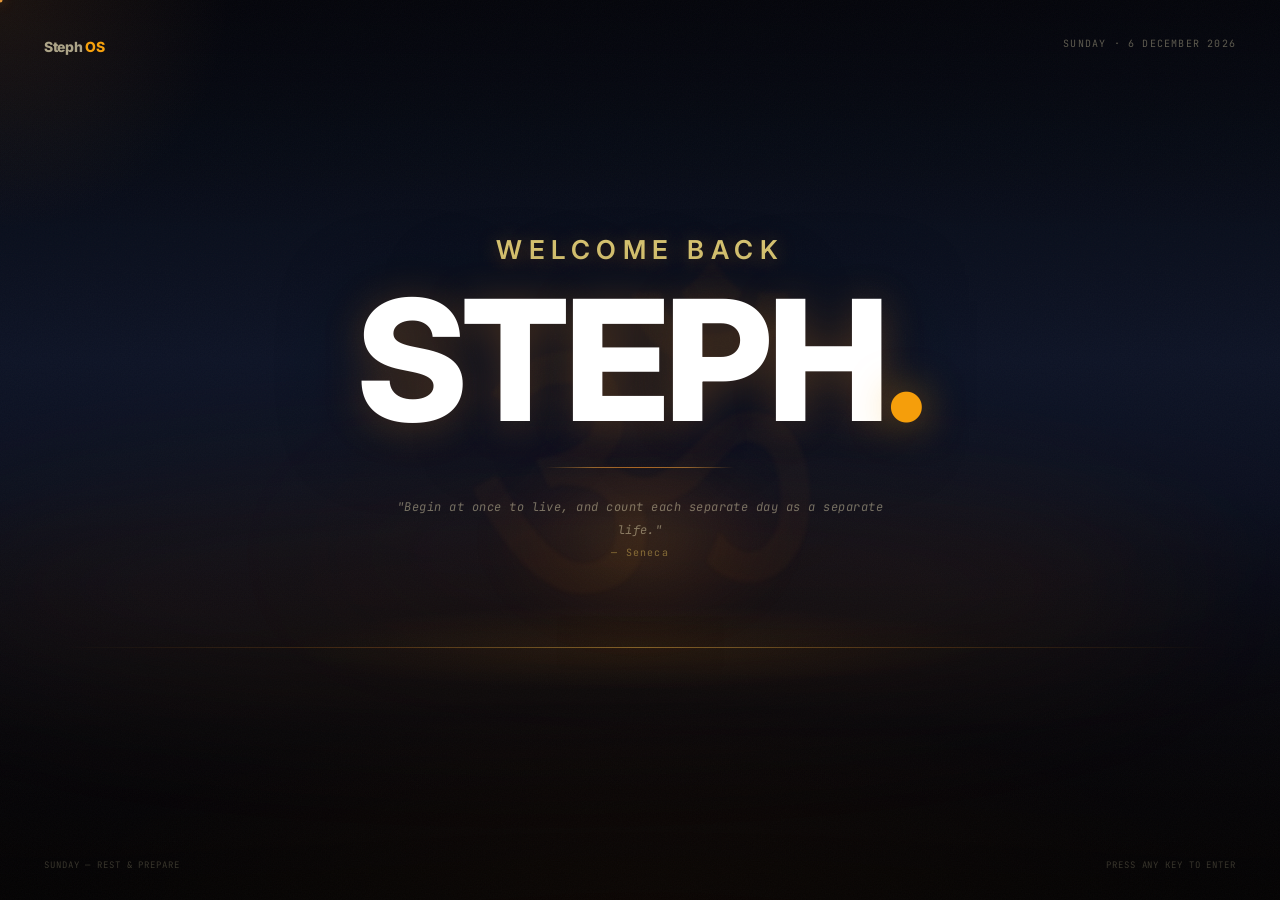
==== commit b533d06b: "Add files via upload" ====
--- a/steph-os.html
+++ b/steph-os.html
@@ -20,7 +20,7 @@
   if (h >= 7 && h < 19) document.documentElement.setAttribute('data-theme','day');
 })();
 </script>
-<script src="https://cdn.jsdelivr.net/npm/@supabase/supabase-js@2/dist/umd/supabase.min.js"></script>
+<!-- Supabase JS library removed — using direct REST API instead -->
 <script src="https://cdn.jsdelivr.net/npm/chart.js@4.4.1/dist/chart.umd.min.js"></script>
 <script src="https://cdn.jsdelivr.net/npm/three@0.160.0/build/three.min.js"></script>
 <script src="https://cdn.jsdelivr.net/npm/gsap@3.12.2/dist/gsap.min.js"></script>
@@ -1622,17 +1622,16 @@
   clearTimeout(saveTimer);
   saveTimer = null;
   if (curPanel === 'daily') commitSave();
-  // Also flush pending cloud push immediately on close
+  // Flush pending cloud push immediately on close
   clearTimeout(_sbSyncTimer);
   _sbSyncTimer = null;
-  if (_sb) {
-    try {
-      // Fire-and-forget sync on close (browser may or may not complete it)
-      navigator.sendBeacon
-        ? _sb.from('user_store').upsert({ id: SB_ROW, data: gS(), updated_at: new Date().toISOString() })
-        : null;
-    } catch(e) {}
-  }
+  try {
+    const payload = JSON.stringify({ id: SB_ROW, data: gS(), updated_at: new Date().toISOString() });
+    navigator.sendBeacon && navigator.sendBeacon(
+      `${SB_URL}/rest/v1/user_store`,
+      new Blob([payload], { type: 'application/json' })
+    );
+  } catch(e) {}
 });
 
 document.addEventListener('visibilitychange', () => {
@@ -4014,25 +4013,24 @@
 }
 
 // ═══════════════════════════════════════════════════════════════
-// SUPABASE CLOUD SYNC
+// SUPABASE CLOUD SYNC — direct REST API (no library dependency)
 // ═══════════════════════════════════════════════════════════════
 const SB_URL = 'https://kjxpgshcoxgcksenzrbd.supabase.co';
 const SB_KEY = 'sb_publishable_I462MAzeBQ-TAkiDDq7pGw_q_GAZ40t';
 const SB_ROW = 'steph-os-v1';
-let _sb = null;
+let _sb    = true; // flag — always available with REST API
 let _sbSyncTimer = null;
 
+const _sbHeaders = {
+  'apikey':        SB_KEY,
+  'Authorization': 'Bearer ' + SB_KEY,
+  'Content-Type':  'application/json',
+  'Prefer':        'return=minimal'
+};
+
 function initSupabase() {
-  try {
-    if (typeof window.supabase === 'undefined') {
-      setTimeout(() => setSyncStatus('offline'), 500);
-      return;
-    }
-    _sb = window.supabase.createClient(SB_URL, SB_KEY);
-  } catch(e) {
-    console.warn('Supabase init failed', e);
-    setSyncStatus('offline');
-  }
+  // Nothing to initialise — REST API works directly
+  setSyncStatus('');
 }
 
 function setSyncStatus(status) {
@@ -4093,15 +4091,18 @@
   return Object.values(map);
 }
 
-// Pull latest data from Supabase and merge with local
+// Pull latest data from Supabase REST API and merge with local
 async function pullFromCloud() {
-  if (!_sb) return;
   setSyncStatus('loading');
   try {
-    const { data, error } = await _sb.from('user_store').select('data').eq('id', SB_ROW).maybeSingle();
-    if (error) throw error;
-    if (data?.data) {
-      const merged = mergeStores(gS(), data.data);
+    const res = await fetch(
+      `${SB_URL}/rest/v1/user_store?id=eq.${SB_ROW}&select=data`,
+      { headers: _sbHeaders }
+    );
+    if (!res.ok) throw new Error('HTTP ' + res.status);
+    const rows = await res.json();
+    if (rows && rows.length > 0 && rows[0].data) {
+      const merged = mergeStores(gS(), rows[0].data);
       localStorage.setItem(SK, JSON.stringify(merged));
     }
     setSyncStatus('synced');
@@ -4111,18 +4112,24 @@
   }
 }
 
-// Push current data to Supabase (debounced 3s so we don't hammer on every keystroke)
+// Push current data to Supabase REST API (debounced 3s)
 function pushToCloud() {
-  if (!_sb) return;
   clearTimeout(_sbSyncTimer);
   _sbSyncTimer = setTimeout(async () => {
     setSyncStatus('syncing');
     try {
-      const { error } = await _sb.from('user_store')
-        .upsert({ id: SB_ROW, data: gS(), updated_at: new Date().toISOString() });
-      setSyncStatus(error ? 'error' : 'synced');
-      if (error) console.warn('Cloud push error:', error);
+      const res = await fetch(
+        `${SB_URL}/rest/v1/user_store`,
+        {
+          method:  'POST',
+          headers: { ..._sbHeaders, 'Prefer': 'resolution=merge-duplicates,return=minimal' },
+          body:    JSON.stringify({ id: SB_ROW, data: gS(), updated_at: new Date().toISOString() })
+        }
+      );
+      if (!res.ok) throw new Error('HTTP ' + res.status);
+      setSyncStatus('synced');
     } catch(e) {
+      console.warn('Cloud push failed:', e);
       setSyncStatus('offline');
     }
   }, 3000);
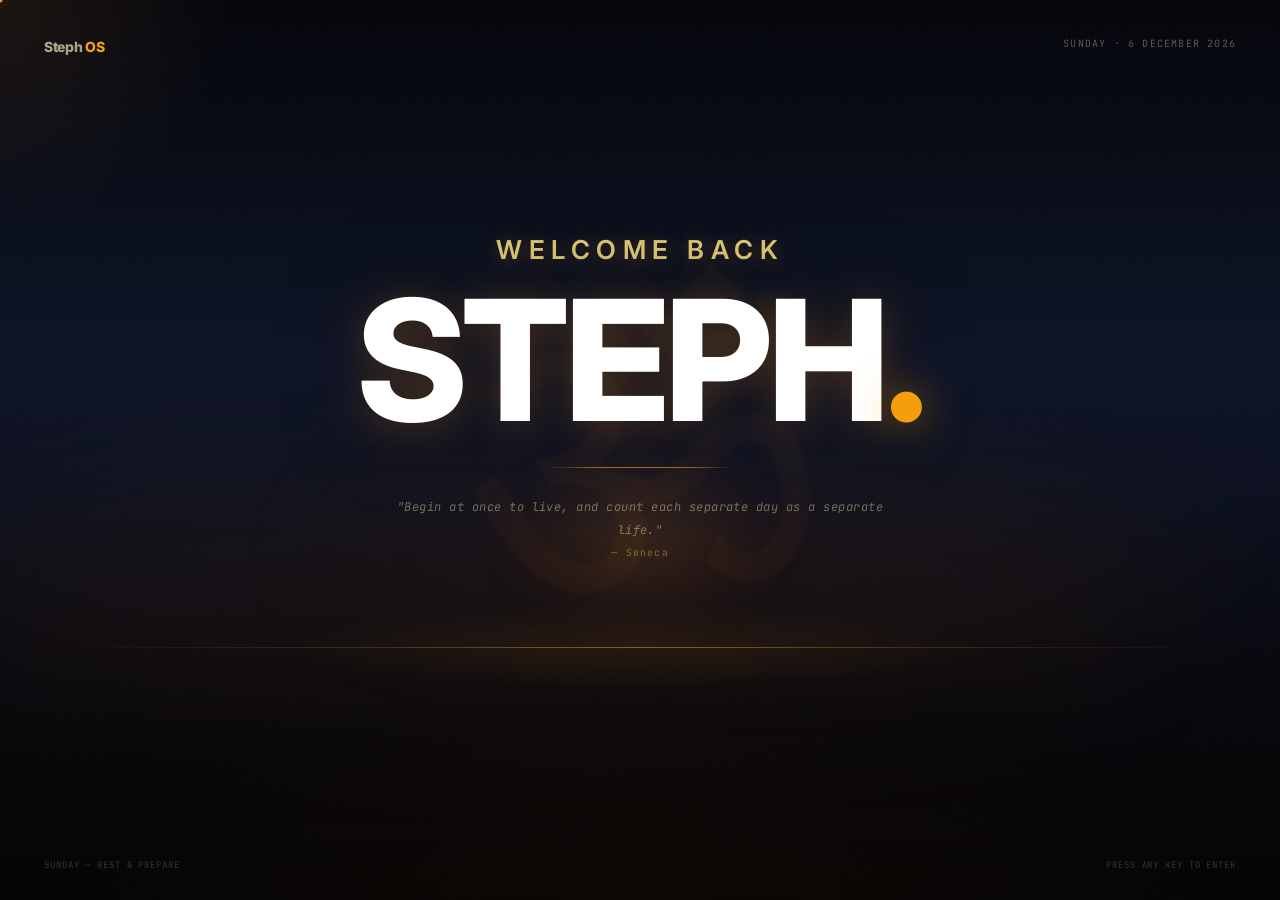
==== commit ba2ebf73: "Add files via upload" ====
--- a/steph-os.html
+++ b/steph-os.html
@@ -4118,15 +4118,26 @@
   _sbSyncTimer = setTimeout(async () => {
     setSyncStatus('syncing');
     try {
-      const res = await fetch(
-        `${SB_URL}/rest/v1/user_store`,
-        {
-          method:  'POST',
-          headers: { ..._sbHeaders, 'Prefer': 'resolution=merge-duplicates,return=minimal' },
-          body:    JSON.stringify({ id: SB_ROW, data: gS(), updated_at: new Date().toISOString() })
-        }
+      const payload = { id: SB_ROW, data: gS(), updated_at: new Date().toISOString() };
+
+      // Try PATCH first (update existing row)
+      let res = await fetch(
+        `${SB_URL}/rest/v1/user_store?id=eq.${SB_ROW}`,
+        { method: 'PATCH', headers: _sbHeaders, body: JSON.stringify(payload) }
       );
-      if (!res.ok) throw new Error('HTTP ' + res.status);
+
+      // If row doesn't exist yet, create it with POST
+      if (res.status === 404 || res.status === 406) {
+        res = await fetch(
+          `${SB_URL}/rest/v1/user_store`,
+          { method: 'POST', headers: { ..._sbHeaders, 'Prefer': 'return=minimal' }, body: JSON.stringify(payload) }
+        );
+      }
+
+      if (!res.ok) {
+        const err = await res.text();
+        throw new Error(`HTTP ${res.status}: ${err}`);
+      }
       setSyncStatus('synced');
     } catch(e) {
       console.warn('Cloud push failed:', e);
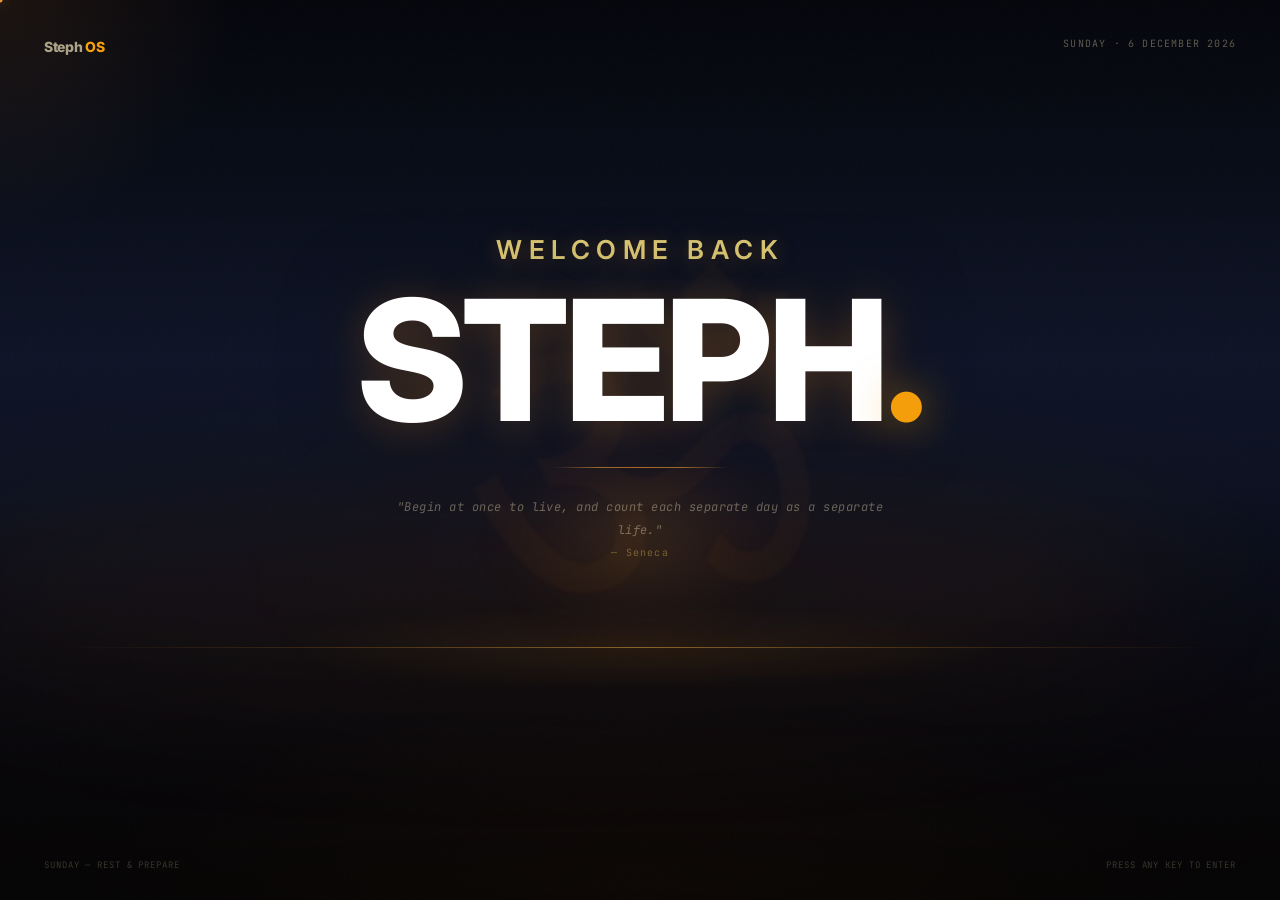
==== commit 9566f123: "Add files via upload" ====
--- a/steph-os.html
+++ b/steph-os.html
@@ -772,6 +772,7 @@
     </div>
     <div style="margin-top:8px;display:flex;align-items:center;justify-content:space-between;margin-bottom:4px">
       <span id="sb-sync" style="font-family:'JetBrains Mono',monospace;font-size:9px;color:var(--t3)"></span>
+      <button onclick="testSync()" style="background:none;border:none;font-family:'JetBrains Mono',monospace;font-size:9px;color:var(--t3);cursor:pointer;padding:0;text-decoration:underline">test sync</button>
     </div>
     <div style="display:flex;align-items:center;justify-content:space-between">
       <span id="sb-storage" style="font-family:'JetBrains Mono',monospace;font-size:9px;color:var(--t3)">— KB used</span>
@@ -4029,8 +4030,25 @@
 };
 
 function initSupabase() {
-  // Nothing to initialise — REST API works directly
   setSyncStatus('');
+}
+
+async function testSync() {
+  const msg = ['--- SYNC TEST ---'];
+  msg.push('URL: ' + SB_URL);
+  msg.push('Key: ' + SB_KEY.slice(0, 20) + '...');
+  try {
+    const res = await fetch(
+      `${SB_URL}/rest/v1/user_store?id=eq.${SB_ROW}&select=id,updated_at`,
+      { headers: _sbHeaders }
+    );
+    msg.push('Status: ' + res.status);
+    const text = await res.text();
+    msg.push('Response: ' + text.slice(0, 200));
+  } catch(e) {
+    msg.push('ERROR: ' + e.message);
+  }
+  alert(msg.join('\n'));
 }
 
 function setSyncStatus(status) {
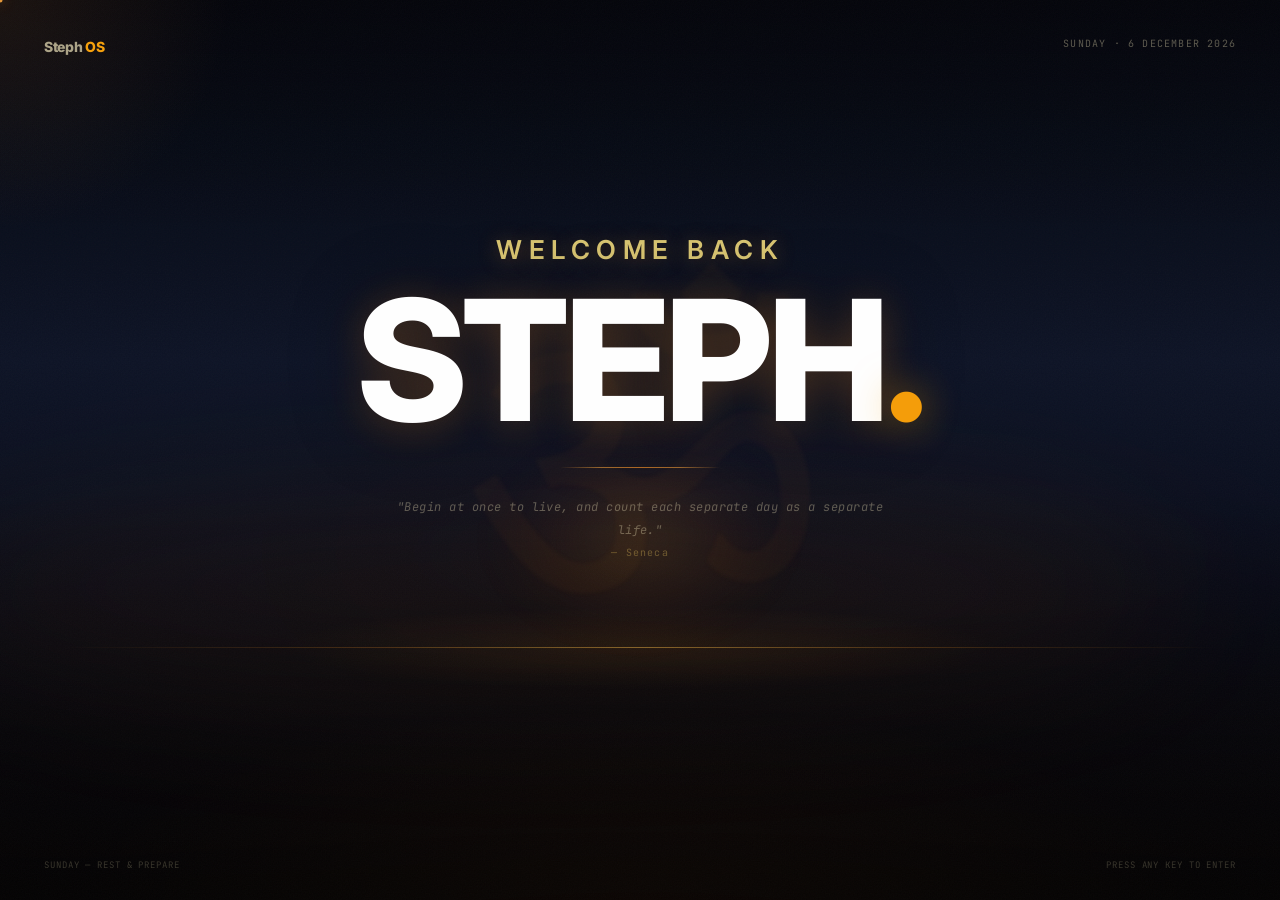
==== commit 116280ea: "Add files via upload" ====
--- a/steph-os.html
+++ b/steph-os.html
@@ -4109,7 +4109,9 @@
   return Object.values(map);
 }
 
-// Pull latest data from Supabase REST API and merge with local
+// Pull latest data from Supabase REST API
+// Remote (cloud) wins — it's the canonical truth since the laptop just pushed to it.
+// Local keys not in remote are kept (safety net for anything not yet pushed).
 async function pullFromCloud() {
   setSyncStatus('loading');
   try {
@@ -4120,7 +4122,10 @@
     if (!res.ok) throw new Error('HTTP ' + res.status);
     const rows = await res.json();
     if (rows && rows.length > 0 && rows[0].data) {
-      const merged = mergeStores(gS(), rows[0].data);
+      const remote = rows[0].data;
+      const local  = gS();
+      // Remote overwrites local — cloud is always the freshest version
+      const merged = { ...local, ...remote };
       localStorage.setItem(SK, JSON.stringify(merged));
     }
     setSyncStatus('synced');
@@ -4183,6 +4188,19 @@
   renderDash();
   setTimeout(checkWeekModal, 800);
 });
+
+// Background sync every 60 seconds — picks up changes from other devices
+setInterval(async () => {
+  if (document.hidden) return; // don't sync when tab is in background
+  const before = JSON.stringify(gS());
+  await pullFromCloud();
+  const after = JSON.stringify(gS());
+  if (before !== after) {
+    // Data changed — re-render to show updated info
+    renderDash();
+    if (curPanel === 'daily') refreshDaily();
+  }
+}, 60000);
 </script>
 </body>
 </html>
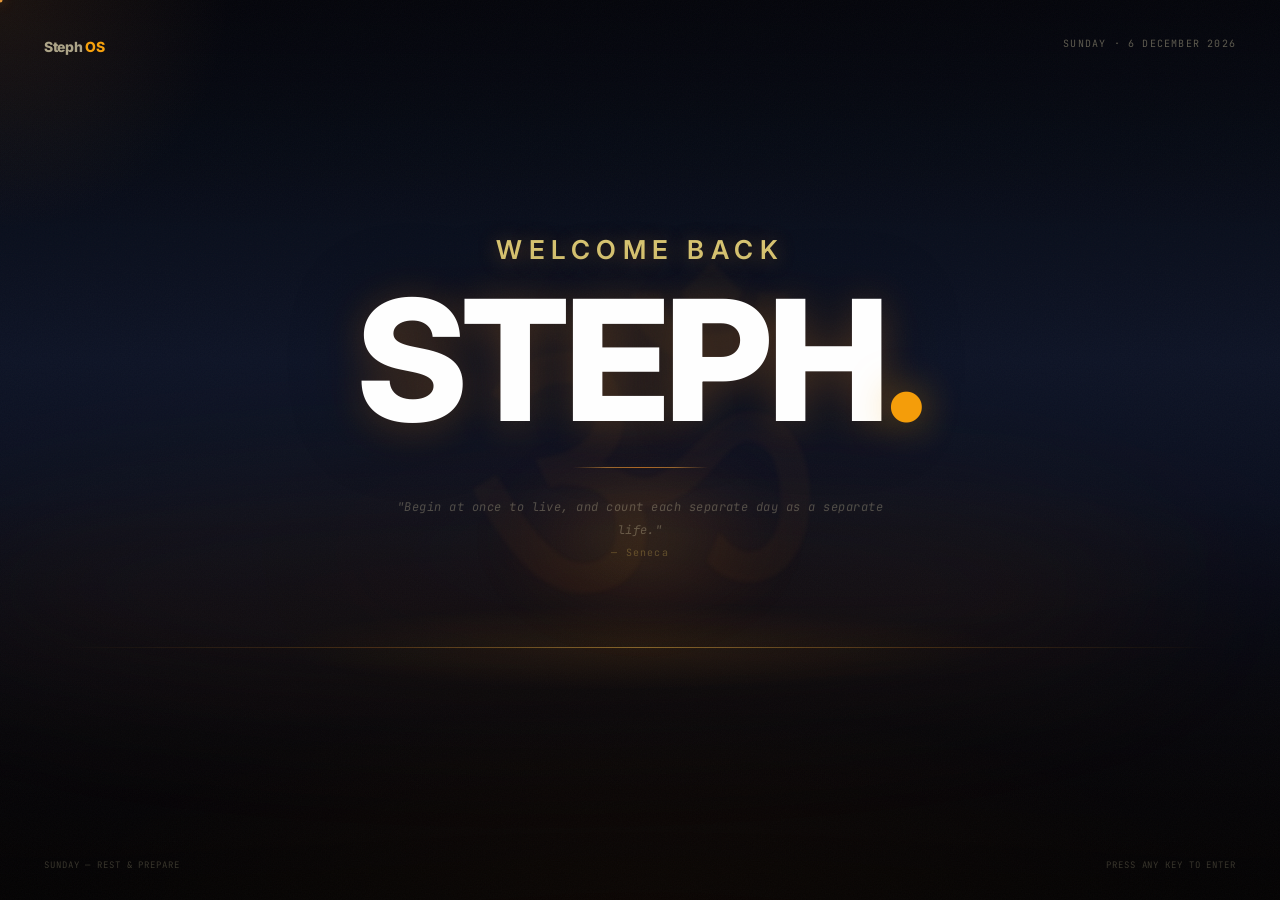
==== commit 768074d8: "Add files via upload" ====
--- a/steph-os.html
+++ b/steph-os.html
@@ -49,9 +49,9 @@
 }
 [data-theme="day"] body{background:var(--bg)}
 [data-theme="day"] .sb{background:#e4ddd4;border-right-color:var(--bd)}
-[data-theme="day"] .mob-nav{background:#e4ddd4;border-top-color:var(--bd)}
-[data-theme="day"] .mob-drawer-sheet{background:#e4ddd4}
-[data-theme="day"] .mob-drawer-btn{background:var(--sf);border-color:var(--bd);color:var(--t2)}
+[data-theme="day"] .mob-nav{background:rgba(228,221,212,.88);border-top-color:rgba(140,120,100,.15)}
+[data-theme="day"] .mob-drawer-sheet{background:rgba(232,226,218,.97)}
+[data-theme="day"] .mob-drawer-btn{background:rgba(255,255,255,.5);border-color:rgba(140,120,100,.15);color:var(--t2)}
 [data-theme="day"] .main::-webkit-scrollbar-thumb{background:var(--bd2)}
 [data-theme="day"] .inp{background:var(--sf3);border-color:var(--bd);color:var(--t)}
 [data-theme="day"] .inp:focus{border-color:var(--gold)}
@@ -129,18 +129,37 @@
 @keyframes fadeIn{from{opacity:.6;transform:translateY(4px)}to{opacity:1;transform:translateY(0)}}
 
 /* ── MOBILE NAV ── */
-.mob-nav{display:none;position:fixed;bottom:0;left:0;right:0;height:var(--mob-nav);background:#0b0b10;border-top:1px solid var(--bd);z-index:100;padding-bottom:env(safe-area-inset-bottom)}
-.mob-nav-inner{display:flex;height:100%}
-.mob-btn{flex:1;display:flex;flex-direction:column;align-items:center;justify-content:center;gap:3px;border:none;background:0;color:var(--t3);cursor:pointer;transition:color .12s;padding:0;font-family:'Inter',system-ui,sans-serif}
+.mob-nav{display:none;position:fixed;bottom:0;left:0;right:0;z-index:100;
+  background:rgba(9,9,11,.82);
+  backdrop-filter:blur(24px) saturate(180%);
+  -webkit-backdrop-filter:blur(24px) saturate(180%);
+  border-top:1px solid rgba(255,255,255,.07);
+  padding-bottom:env(safe-area-inset-bottom);
+  height:calc(var(--mob-nav) + env(safe-area-inset-bottom));
+}
+.mob-nav-inner{display:flex;height:var(--mob-nav)}
+.mob-btn{flex:1;display:flex;flex-direction:column;align-items:center;justify-content:center;gap:4px;border:none;background:0;color:var(--t3);cursor:pointer;transition:color .18s;padding:0;font-family:'Inter',system-ui,sans-serif;position:relative;min-height:44px}
 .mob-btn.active{color:var(--gold)}
-.mob-btn .mi{font-size:18px}
-.mob-btn .ml{font-size:9px;font-weight:600;letter-spacing:.02em}
+.mob-btn.active::before{content:'';position:absolute;top:6px;left:50%;transform:translateX(-50%);width:32px;height:3px;border-radius:99px;background:var(--gold);opacity:.8}
+.mob-btn .mi{font-size:22px;line-height:1;margin-top:4px}
+.mob-btn .ml{font-size:10px;font-weight:700;letter-spacing:.03em;text-transform:uppercase}
 .mob-drawer{position:fixed;inset:0;z-index:200;display:none}
 .mob-drawer.open{display:block}
-.mob-drawer-bg{position:absolute;inset:0;background:rgba(0,0,0,.7);backdrop-filter:blur(4px)}
-.mob-drawer-sheet{position:absolute;bottom:0;left:0;right:0;background:#0b0b10;border-top:1px solid var(--bd);border-radius:16px 16px 0 0;padding:12px 16px calc(var(--mob-nav) + 20px);display:grid;grid-template-columns:1fr 1fr;gap:8px}
-.mob-drawer-btn{display:flex;align-items:center;gap:10px;padding:14px 16px;border:1px solid var(--bd);border-radius:var(--r2);background:var(--sf);color:var(--t2);cursor:pointer;font-family:'Inter',system-ui,sans-serif;font-size:13px;font-weight:500;text-align:left}
+.mob-drawer-bg{position:absolute;inset:0;background:rgba(0,0,0,.6);backdrop-filter:blur(6px)}
+.mob-drawer-sheet{position:absolute;bottom:0;left:0;right:0;
+  background:rgba(14,14,20,.95);
+  backdrop-filter:blur(24px);
+  -webkit-backdrop-filter:blur(24px);
+  border-top:1px solid rgba(255,255,255,.08);
+  border-radius:20px 20px 0 0;
+  padding:8px 16px calc(var(--mob-nav) + env(safe-area-inset-bottom) + 12px);
+}
+.mob-drawer-handle{width:36px;height:4px;border-radius:99px;background:rgba(255,255,255,.2);margin:8px auto 16px}
+.mob-drawer-grid{display:grid;grid-template-columns:1fr 1fr;gap:10px}
+.mob-drawer-btn{display:flex;align-items:center;gap:10px;padding:14px 16px;border:1px solid rgba(255,255,255,.08);border-radius:14px;background:rgba(255,255,255,.05);color:var(--t2);cursor:pointer;font-family:'Inter',system-ui,sans-serif;font-size:13px;font-weight:500;text-align:left;transition:all .15s}
+.mob-drawer-btn:active{background:rgba(255,255,255,.1);transform:scale(.98)}
 .mob-drawer-btn.active{background:var(--gd);border-color:var(--gb);color:var(--gold)}
+.mob-drawer-btn .mdi{font-size:18px;width:24px;text-align:center;flex-shrink:0}
 
 /* ── PAGE HEADER ── */
 .ph{display:flex;align-items:flex-start;justify-content:space-between;gap:12px;margin-bottom:28px;flex-wrap:wrap}
@@ -434,35 +453,52 @@
 @media(max-width:768px){
   html,body{overflow:hidden}
   .sb{display:none}
-  .main{height:calc(100vh - var(--mob-nav));height:calc(100dvh - var(--mob-nav))}
-  .mob-nav{display:flex;height:calc(var(--mob-nav) + env(safe-area-inset-bottom));padding-bottom:env(safe-area-inset-bottom)}
-  .mob-nav-inner{height:var(--mob-nav)}
-  .mob-btn .mi{font-size:20px}
-  .mob-btn .ml{font-size:10px}
-  .panel{padding:16px 14px 24px}
-  .ph{padding-bottom:12px;margin-bottom:12px}
-  .ph-title{font-size:18px;letter-spacing:-.3px}
-  .ph-sub{font-size:11px}
-  .stats{grid-template-columns:1fr 1fr;gap:8px}
-  .card{padding:14px}
-  .stat-l{font-size:9px}
-  .stat-v{font-size:22px}
-  .g2{grid-template-columns:1fr}
-  .g3{grid-template-columns:1fr}
+  .main{height:calc(100dvh - var(--mob-nav) - env(safe-area-inset-bottom));overflow-y:auto;-webkit-overflow-scrolling:touch}
+  .mob-nav{display:flex}
+
+  /* Panel layout */
+  .panel{padding:20px 16px 32px}
+  .ph{margin-bottom:16px;padding-bottom:0}
+  .ph-title{font-size:20px;letter-spacing:-.4px}
+  .ph-sub{font-size:11px;margin-top:3px}
+
+  /* Cards */
+  .stats{grid-template-columns:1fr 1fr;gap:10px;margin-bottom:14px}
+  .card{padding:16px;border-radius:16px;margin-bottom:12px}
+  .stat-l{font-size:9px;letter-spacing:.08em}
+  .stat-v{font-size:24px;letter-spacing:-.5px}
+
+  /* Prevent iOS input zoom (must be 16px+) */
+  input,textarea,select{font-size:16px!important}
+  .inp.sm{font-size:14px!important}
+
+  /* Grids */
+  .g2,.g3{grid-template-columns:1fr}
   .firm-stats{grid-template-columns:1fr 1fr}
   .metrics{grid-template-columns:1fr}
   .rules-grid{grid-template-columns:1fr}
-  .cs{padding:12px}
-  .ci{padding:10px 0}
-  .heatmap-wrap{overflow-x:auto;-webkit-overflow-scrolling:touch}
+
+  /* Daily check-in — bigger touch targets */
+  .cs{margin-bottom:12px}
+  .ci{padding:14px 0;gap:14px}
+  .cbox{width:24px;height:24px;min-width:24px;border-radius:6px}
+  .ci-title{font-size:14px}
+  .ci-sub{font-size:12px}
+
+  /* Heatmap scroll */
+  .heatmap-wrap{overflow-x:auto;-webkit-overflow-scrolling:touch;padding-bottom:8px}
+
+  /* Toast above nav */
   .toast{bottom:calc(var(--mob-nav) + env(safe-area-inset-bottom) + 12px);right:12px;left:12px;text-align:center}
-  /* Day mode section cards on mobile */
-  [data-theme="day"] .cs{padding:12px;margin-bottom:10px}
+
+  /* Day mode adjustments */
+  [data-theme="day"] .cs{padding:14px;border-radius:14px}
+  [data-theme="day"] .card{border-radius:16px}
 }
 @media(max-width:390px){
-  .stats{grid-template-columns:1fr 1fr}
-  .stat-v{font-size:20px}
-  .panel{padding:14px 12px 20px}
+  .panel{padding:16px 14px 28px}
+  .stat-v{font-size:22px}
+  .stats{gap:8px}
 }
 
 /* ══════════════════════════════════════════════
@@ -1257,23 +1293,26 @@
 <!-- ════ MOBILE NAV ════ -->
 <nav class="mob-nav">
   <div class="mob-nav-inner">
-    <button class="mob-btn active" id="mb-dash" onclick="navMob('dashboard','mb-dash')"><span class="mi">◈</span><span class="ml">Home</span></button>
+    <button class="mob-btn active" id="mb-dash" onclick="navMob('dashboard','mb-dash')"><span class="mi">⊞</span><span class="ml">Home</span></button>
     <button class="mob-btn" id="mb-daily" onclick="navMob('daily','mb-daily')"><span class="mi">✓</span><span class="ml">Daily</span></button>
     <button class="mob-btn" id="mb-goals" onclick="navMob('goals','mb-goals')"><span class="mi">◎</span><span class="ml">Goals</span></button>
     <button class="mob-btn" id="mb-money" onclick="navMob('propfirms','mb-money')"><span class="mi">◇</span><span class="ml">Money</span></button>
-    <button class="mob-btn" id="mb-more" onclick="openDrawer()"><span class="mi">≡</span><span class="ml">More</span></button>
+    <button class="mob-btn" id="mb-more" onclick="openDrawer()"><span class="mi">···</span><span class="ml">More</span></button>
   </div>
 </nav>
 <div class="mob-drawer" id="mob-drawer">
   <div class="mob-drawer-bg" onclick="closeDrawer()"></div>
   <div class="mob-drawer-sheet">
-    <button class="mob-drawer-btn" onclick="navMob('bankaccount','mb-more');closeDrawer()"><span>£</span> Bank Account</button>
-    <button class="mob-drawer-btn" onclick="navMob('payouts','mb-more');closeDrawer()"><span>↑</span> Payouts</button>
-    <button class="mob-drawer-btn" onclick="navMob('journal','mb-more');closeDrawer()"><span>≡</span> Journal</button>
-    <button class="mob-drawer-btn" onclick="navMob('review','mb-more');closeDrawer()"><span>↻</span> Review</button>
-    <button class="mob-drawer-btn" onclick="navMob('admin','mb-more');closeDrawer()"><span>☐</span> Life Admin</button>
-    <button class="mob-drawer-btn" onclick="exportData();closeDrawer()"><span>↓</span> Export backup</button>
-    <button class="mob-drawer-btn" onclick="document.getElementById('import-file').click();closeDrawer()"><span>↑</span> Import backup</button>
+    <div class="mob-drawer-handle"></div>
+    <div class="mob-drawer-grid">
+      <button class="mob-drawer-btn" onclick="navMob('bankaccount','mb-more');closeDrawer()"><span class="mdi">£</span><span>Bank Account</span></button>
+      <button class="mob-drawer-btn" onclick="navMob('payouts','mb-more');closeDrawer()"><span class="mdi">↑</span><span>Payouts</span></button>
+      <button class="mob-drawer-btn" onclick="navMob('journal','mb-more');closeDrawer()"><span class="mdi">≡</span><span>Journal</span></button>
+      <button class="mob-drawer-btn" onclick="navMob('review','mb-more');closeDrawer()"><span class="mdi">↻</span><span>Review</span></button>
+      <button class="mob-drawer-btn" onclick="navMob('admin','mb-more');closeDrawer()"><span class="mdi">☐</span><span>Life Admin</span></button>
+      <button class="mob-drawer-btn" onclick="exportData();closeDrawer()"><span class="mdi">↓</span><span>Export backup</span></button>
+      <button class="mob-drawer-btn" onclick="document.getElementById('import-file').click();closeDrawer()"><span class="mdi">↑</span><span>Import backup</span></button>
+    </div>
   </div>
 </div>
 
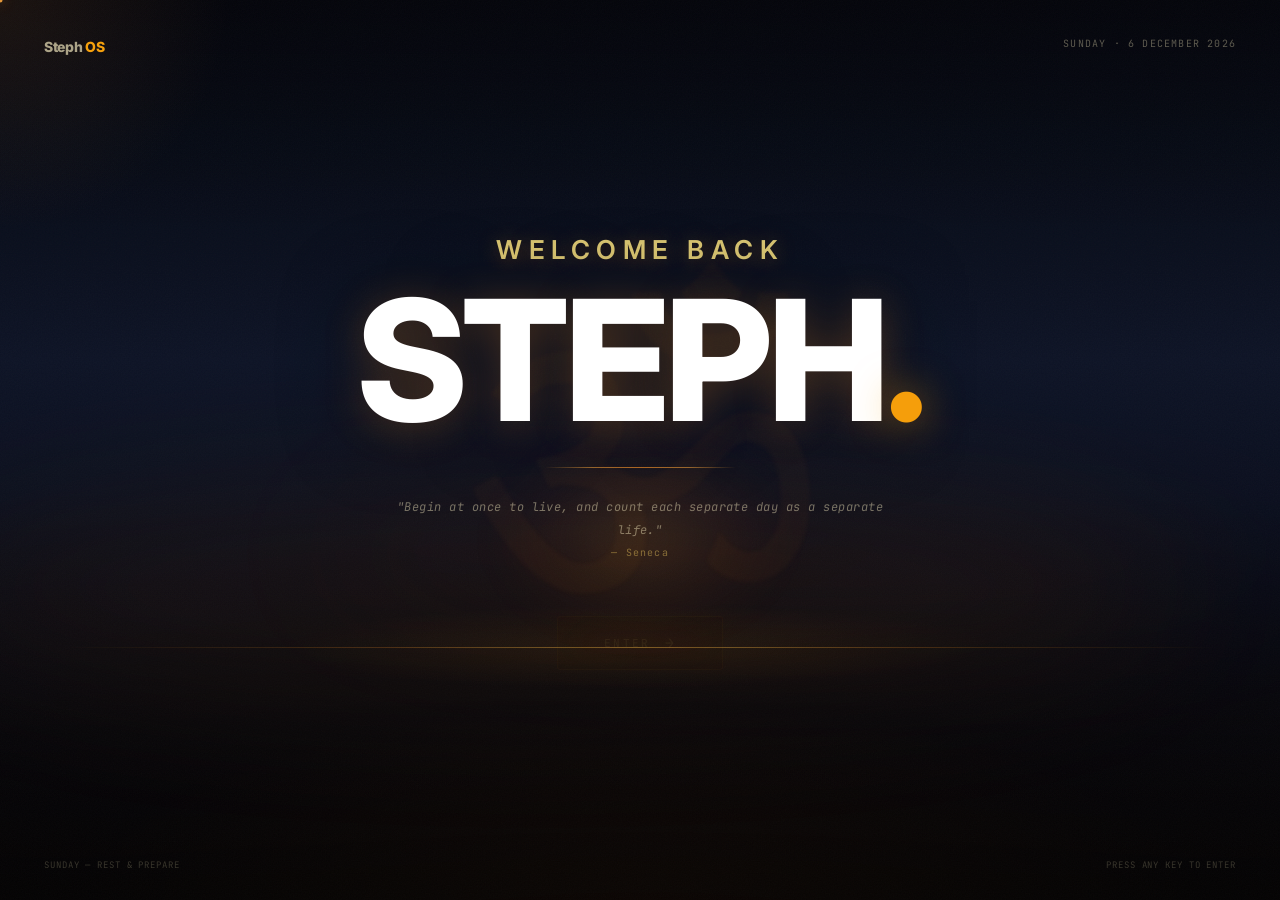
==== commit f48757e7: "Add files via upload" ====
--- a/steph-os.html
+++ b/steph-os.html
@@ -453,52 +453,75 @@
 @media(max-width:768px){
   html,body{overflow:hidden}
   .sb{display:none}
-  .main{height:calc(100dvh - var(--mob-nav) - env(safe-area-inset-bottom));overflow-y:auto;-webkit-overflow-scrolling:touch}
+  .main{height:calc(100dvh - var(--mob-nav) - env(safe-area-inset-bottom));overflow-y:auto;-webkit-overflow-scrolling:touch;scroll-behavior:smooth}
   .mob-nav{display:flex}
 
-  /* Panel layout */
-  .panel{padding:20px 16px 32px}
-  .ph{margin-bottom:16px;padding-bottom:0}
-  .ph-title{font-size:20px;letter-spacing:-.4px}
-  .ph-sub{font-size:11px;margin-top:3px}
-
-  /* Cards */
+  /* ─ Nav labels: clean, not uppercase ─ */
+  .mob-btn .ml{text-transform:none;font-size:10px;font-weight:600;letter-spacing:0}
+  .mob-btn .mi{font-size:22px}
+
+  /* ─ Panel padding ─ */
+  .panel{padding:24px 18px 40px}
+
+  /* ─ Page header ─ */
+  .ph{margin-bottom:18px}
+  .ph-title{font-size:22px;letter-spacing:-.5px}
+  .ph-sub{font-size:11px;margin-top:4px}
+
+  /* ─ Motivational quote ─ */
+  .motiv{padding:14px 16px;margin-bottom:16px}
+  .motiv-tag{font-size:8px;margin-bottom:8px}
+  .motiv-quote{font-size:13px;line-height:1.65;margin-bottom:8px}
+  .motiv-author{font-size:10px}
+
+  /* ─ Stats grid ─ */
   .stats{grid-template-columns:1fr 1fr;gap:10px;margin-bottom:14px}
+  .stat-l{font-size:8px;letter-spacing:.1em;margin-bottom:6px}
+  .stat-v{font-size:22px;letter-spacing:-.5px}
+  .stat-s{font-size:9px;margin-top:3px}
+
+  /* ─ Cards ─ */
   .card{padding:16px;border-radius:16px;margin-bottom:12px}
-  .stat-l{font-size:9px;letter-spacing:.08em}
-  .stat-v{font-size:24px;letter-spacing:-.5px}
-
-  /* Prevent iOS input zoom (must be 16px+) */
+  .card-title{font-size:12px}
+  .card-hdr{margin-bottom:12px}
+
+  /* ─ iOS input zoom prevention ─ */
   input,textarea,select{font-size:16px!important}
-  .inp.sm{font-size:14px!important}
-
-  /* Grids */
-  .g2,.g3{grid-template-columns:1fr}
+  .inp.sm,.inp.time{font-size:15px!important}
+
+  /* ─ Grids ─ */
+  .g2,.g3{grid-template-columns:1fr;gap:0}
   .firm-stats{grid-template-columns:1fr 1fr}
   .metrics{grid-template-columns:1fr}
-  .rules-grid{grid-template-columns:1fr}
-
-  /* Daily check-in — bigger touch targets */
-  .cs{margin-bottom:12px}
-  .ci{padding:14px 0;gap:14px}
-  .cbox{width:24px;height:24px;min-width:24px;border-radius:6px}
-  .ci-title{font-size:14px}
-  .ci-sub{font-size:12px}
-
-  /* Heatmap scroll */
-  .heatmap-wrap{overflow-x:auto;-webkit-overflow-scrolling:touch;padding-bottom:8px}
-
-  /* Toast above nav */
-  .toast{bottom:calc(var(--mob-nav) + env(safe-area-inset-bottom) + 12px);right:12px;left:12px;text-align:center}
-
-  /* Day mode adjustments */
-  [data-theme="day"] .cs{padding:14px;border-radius:14px}
+  .rules-grid{grid-template-columns:1fr 1fr}
+
+  /* ─ Daily check-in ─ */
+  .cs{margin-bottom:14px}
+  .cs-hdr{font-size:8px;letter-spacing:.15em;padding-bottom:10px;margin-bottom:4px}
+  .ci{padding:13px 0;gap:14px;align-items:center}
+  .cbox{width:24px;height:24px;min-width:24px;border-radius:7px;flex-shrink:0}
+  .ci-title{font-size:14px;font-weight:600}
+  .ci-sub{font-size:12px;margin-top:2px;line-height:1.5}
+
+  /* ─ Heatmap ─ */
+  .heatmap-wrap{overflow-x:auto;-webkit-overflow-scrolling:touch;padding-bottom:6px}
+  .hm-cell{width:12px;height:12px}
+
+  /* ─ Toast ─ */
+  .toast{bottom:calc(var(--mob-nav) + env(safe-area-inset-bottom) + 16px);right:14px;left:14px;text-align:center;font-size:11px}
+
+  /* ─ Day mode ─ */
+  [data-theme="day"] .cs{padding:14px;border-radius:14px;margin-bottom:10px}
   [data-theme="day"] .card{border-radius:16px}
-}
+  [data-theme="day"] .mob-btn{color:var(--t3)}
+  [data-theme="day"] .mob-btn.active{color:var(--gold)}
+}
+
 @media(max-width:390px){
-  .panel{padding:16px 14px 28px}
-  .stat-v{font-size:22px}
+  .panel{padding:20px 14px 36px}
   .stats{gap:8px}
+  .stat-v{font-size:20px}
+  .ph-title{font-size:20px}
 }
 
 /* ══════════════════════════════════════════════
@@ -718,10 +741,54 @@
 @media(max-width:640px){
   .ls-title{font-size:clamp(52px,17vw,86px);letter-spacing:-2px}
   .ls-top-left{top:22px;left:20px}.ls-top-right{top:22px;right:20px}
-  .ls-bottom{padding:0 20px}
   #ls-cursor-glow,#ls-cursor-dot{display:none}
   #ls{cursor:auto}
   .ls-om{font-size:clamp(160px,55vw,280px)}
+}
+
+/* ── LANDING PAGE — MOBILE PORTRAIT ── */
+@media(max-width:768px){
+  /* Full-screen — account for iOS dynamic island + browser bar */
+  #ls{height:100dvh}
+
+  /* Content: push header up, button down */
+  .ls-content{
+    justify-content:space-between;
+    padding:max(env(safe-area-inset-top),52px) 28px max(env(safe-area-inset-bottom),48px);
+    gap:0;
+  }
+
+  /* Top cluster */
+  .ls-eyebrow{font-size:10px;letter-spacing:.22em;margin-bottom:8px}
+  .ls-title{
+    font-size:clamp(60px,20vw,92px);
+    letter-spacing:-3px;
+    margin-bottom:16px;
+    line-height:.9;
+  }
+  .ls-divider{margin-bottom:16px}
+
+  /* Quote tighter */
+  .ls-quote{font-size:11px;line-height:1.75;margin-bottom:28px;letter-spacing:.02em}
+
+  /* Enter button — full width, proper tap target */
+  .ls-enter{
+    width:100%;max-width:none;
+    justify-content:center;
+    padding:18px 20px;
+    font-size:12px;letter-spacing:.18em;
+    border-radius:8px;
+    cursor:auto;
+    opacity:1; /* always visible without needing GSAP animation */
+  }
+
+  /* Hide desktop-only elements */
+  .ls-bottom{display:none}
+  .ls-om{display:none}
+  .ls-top-right{display:none} /* date shown elsewhere */
+
+  /* Logo smaller */
+  .ls-logo{font-size:13px}
 }
 </style>
 </head>
@@ -3572,39 +3639,42 @@
   }
 
   // ── GSAP ENTRANCE ANIMATION ──────────────────────────────────
-  if (typeof gsap !== 'undefined') {
+  const isMobileDevice = window.matchMedia('(max-width:768px)').matches;
+
+  if (typeof gsap !== 'undefined' && !isMobileDevice) {
+    // Desktop: full cinematic entrance
     const tl = gsap.timeline({ delay: 0.2 });
-
-    // Chrome fades in
     tl.to(['#ls-chrome-l','#ls-chrome-r','#ls-bottom'], { opacity: 1, duration: 1.2, ease: 'power2.out', stagger: 0.15 }, 0);
-
-    // Fog layers drift in
     tl.to('.ls-fog', { opacity: 1, duration: 2.5, ease: 'power1.inOut', stagger: 0.4 }, 0.3);
-
-    // Eyebrow label
     tl.to('#ls-eyebrow', { opacity: 1, y: 0, duration: 0.8, ease: 'power3.out' }, 0.6);
-
-    // Title sweeps up
     tl.fromTo('#ls-title', { y: 40, opacity: 0 }, { y: 0, opacity: 1, duration: 1.0, ease: 'power3.out' }, 0.8);
-
-    // Divider line grows
     tl.to('#ls-divider', { width: 200, duration: 0.8, ease: 'power2.inOut' }, 1.2);
-
-    // Quote fades in
     tl.to('#ls-quote', { opacity: 1, y: 0, duration: 0.8, ease: 'power2.out' }, 1.5);
-
-    // Enter button appears + starts pulsing
     tl.to('#ls-enter', { opacity: 1, y: 0, duration: 0.8, ease: 'power2.out', onComplete: () => {
       document.getElementById('ls-enter').classList.add('pulsing');
     }}, 1.8);
   } else {
-    // Fallback: show everything without animation
+    // Mobile or no GSAP: show everything immediately, no waiting
+    ['#ls-chrome-l','#ls-chrome-r','#ls-eyebrow','#ls-title','#ls-quote','#ls-enter'].forEach(id => {
+      const el = document.querySelector(id);
+      if (el) { el.style.opacity = '1'; el.style.transform = 'none'; }
+    });
+    document.getElementById('ls-divider').style.width = '160px';
+    document.getElementById('ls-enter').classList.add('pulsing');
+    // Still animate fog gently on mobile if GSAP available
+    if (typeof gsap !== 'undefined') {
+      gsap.to('.ls-fog', { opacity: 1, duration: 2, ease: 'power1.inOut', stagger: 0.3, delay: 0.3 });
+    }
+  }
+
+  // Legacy fallback block kept for safety
+  if (false) {
     ['#ls-chrome-l','#ls-chrome-r','#ls-bottom','#ls-eyebrow','#ls-title','#ls-quote','#ls-enter'].forEach(id => {
       const el = document.querySelector(id);
       if (el) el.style.opacity = '1';
     });
     document.getElementById('ls-divider').style.width = '200px';
-  }
+  } // end legacy fallback
 
   // ── CUSTOM CURSOR ────────────────────────────────────────────
   const curGlow = document.getElementById('ls-cursor-glow');
